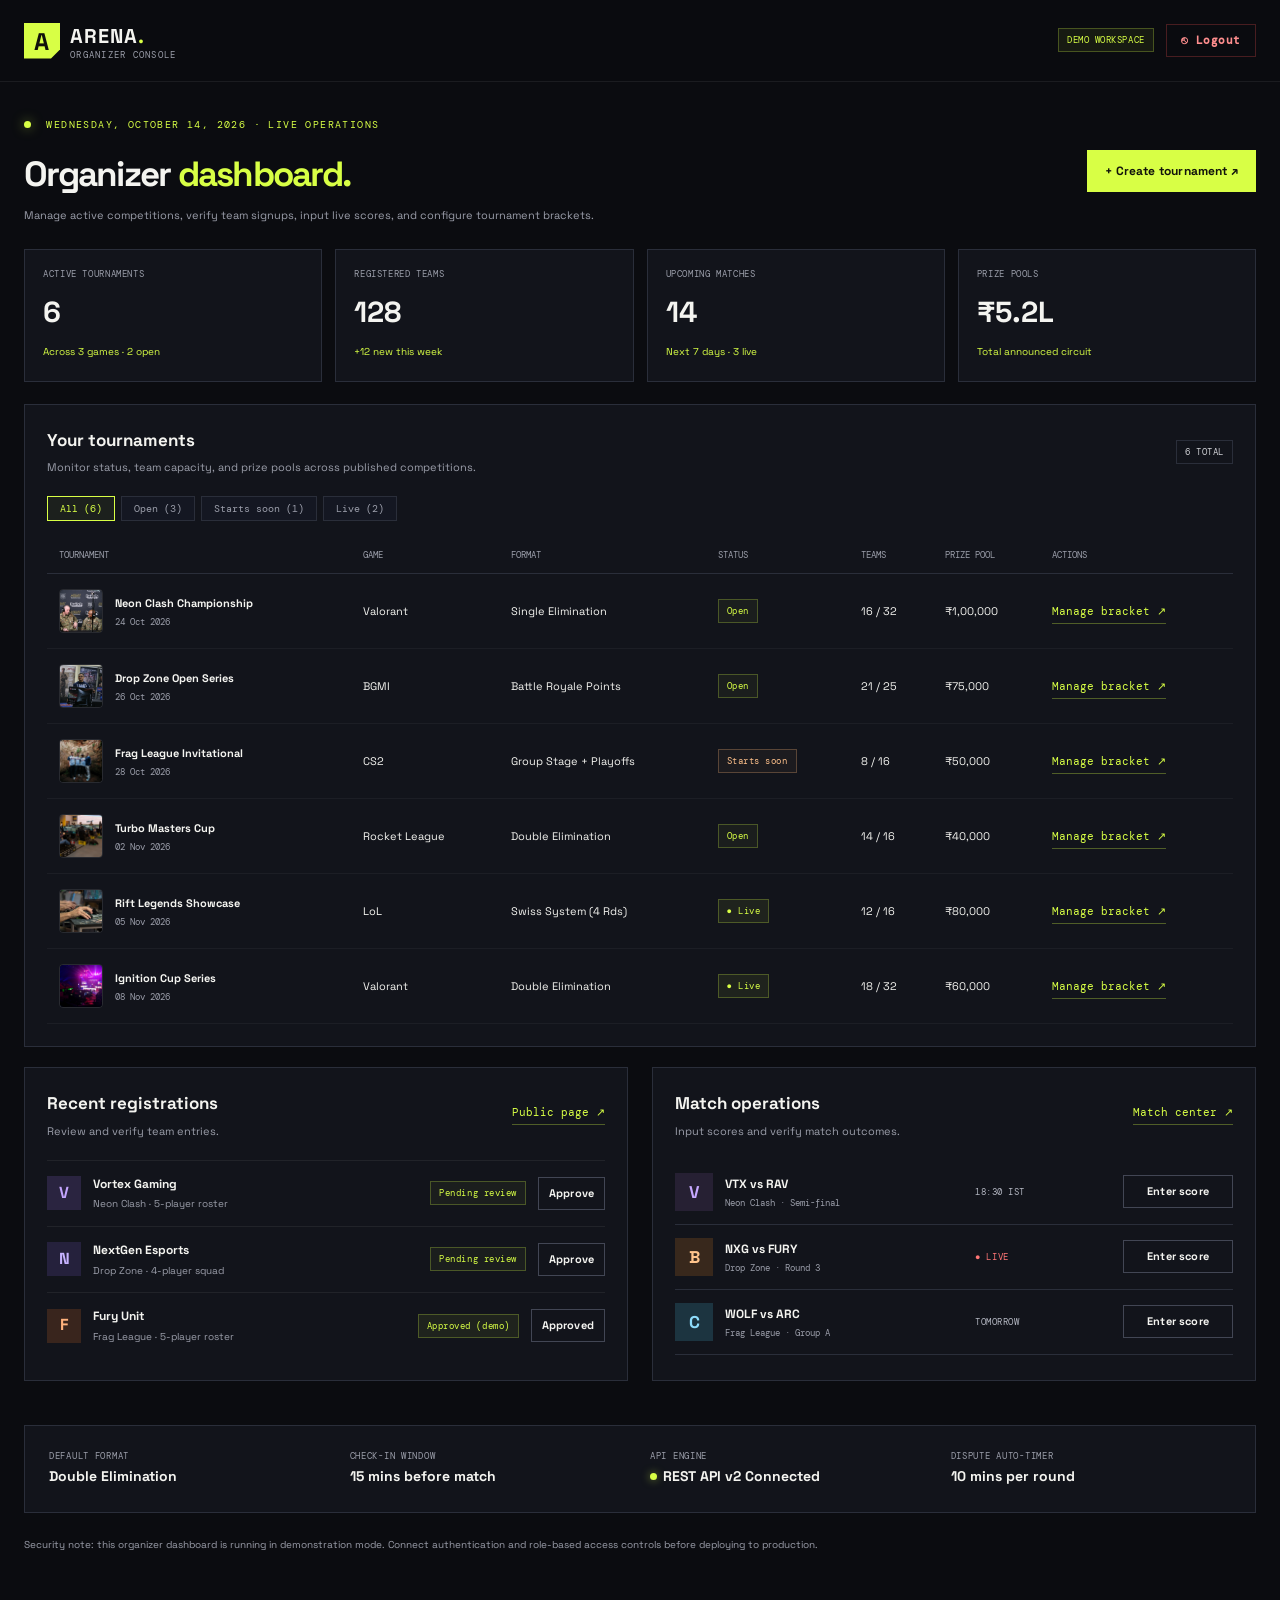
==== admin.html @ 40648675 "firstcommit" ====
<!doctype html>
<html lang="en">

<head>
    <meta charset="utf-8">
    <meta name="viewport" content="width=device-width,initial-scale=1">
    <title>Organizer Dashboard — ARENA</title>
    <link rel="stylesheet" href="assets/style.css">
</head>

<body>
    <!-- HEADER: BRAND LEFT, LOGOUT RIGHT -->
    <header class="site-header">
        <a class="brand" href="index.html">
            <span class="brand-mark">A</span>
            <span>ARENA<span class="brand-dot">.</span><small>ORGANIZER CONSOLE</small></span>
        </a>
        <div class="admin-header-actions">
            <span class="pill pill-live">DEMO WORKSPACE</span>
            <a class="admin-logout-btn" href="index.html">⎋ Logout</a>
        </div>
    </header>

    <!-- MAIN SINGLE-PAGE DASHBOARD CONTENT (NO SIDEBAR) -->
    <main class="admin-shell single-page">
        <div class="admin-content">
            <!-- HEADING & TOP ACTION -->
            <div class="admin-heading">
                <div>
                    <div class="eyebrow"><span class="live-dot"></span> WEDNESDAY, OCTOBER 14, 2026 · LIVE OPERATIONS</div>
                    <h1>Organizer <span>dashboard.</span></h1>
                    <p>Manage active competitions, verify team signups, input live scores, and configure tournament brackets.</p>
                </div>
                <button class="btn btn-primary" id="show-create-form">+ Create tournament ↗</button>
            </div>

            <!-- METRIC CARDS -->
            <div class="admin-metrics">
                <div class="metric-card">
                    <small>ACTIVE TOURNAMENTS</small>
                    <strong id="metric-tournaments">6</strong>
                    <span>Across 3 games · 2 open</span>
                </div>
                <div class="metric-card">
                    <small>REGISTERED TEAMS</small>
                    <strong>128</strong>
                    <span>+12 new this week</span>
                </div>
                <div class="metric-card">
                    <small>UPCOMING MATCHES</small>
                    <strong>14</strong>
                    <span>Next 7 days · 3 live</span>
                </div>
                <div class="metric-card">
                    <small>PRIZE POOLS</small>
                    <strong>₹5.2L</strong>
                    <span>Total announced circuit</span>
                </div>
            </div>

            <!-- COLLAPSIBLE CREATE TOURNAMENT FORM -->
            <section class="admin-panel create-panel" id="create-panel" hidden>
                <div class="panel-heading">
                    <div>
                        <h2>Create a tournament</h2>
                        <p>Launch a new competition directly into the active circuit table.</p>
                    </div>
                    <button class="btn btn-ghost" id="hide-create-form">Close ×</button>
                </div>
                <form id="create-tournament-form" class="admin-form">
                    <label>Tournament name
                        <input required name="name" placeholder="e.g. Midnight Masters Cup">
                    </label>
                    <label>Game discipline
                        <select name="game">
                            <option>Valorant</option>
                            <option>BGMI</option>
                            <option>CS2</option>
                            <option>Rocket League</option>
                            <option>League of Legends</option>
                        </select>
                    </label>
                    <label>Prize pool
                        <input required name="prize" placeholder="e.g. ₹50,000">
                    </label>
                    <label>Team capacity
                        <input required type="number" min="2" max="512" name="capacity" value="16">
                    </label>
                    <button class="btn btn-primary" type="submit">Add demo tournament ↗</button>
                </form>
                <p class="form-note">This is an interactive front-end demo. Changes are stored in-memory during this session.</p>
            </section>

            <!-- PUBLISHED TOURNAMENTS TABLE -->
            <section class="admin-panel" id="events">
                <div class="panel-heading">
                    <div>
                        <h2>Your tournaments</h2>
                        <p>Monitor status, team capacity, and prize pools across published competitions.</p>
                    </div>
                    <span class="pill">6 TOTAL</span>
                </div>

                <!-- Status Filter Buttons -->
                <div class="admin-table-filters">
                    <button class="admin-filter-btn active" data-admin-filter="all">All (6)</button>
                    <button class="admin-filter-btn" data-admin-filter="open">Open (3)</button>
                    <button class="admin-filter-btn" data-admin-filter="starts soon">Starts soon (1)</button>
                    <button class="admin-filter-btn" data-admin-filter="live">Live (2)</button>
                </div>

                <div class="admin-table-wrap">
                    <table>
                        <thead>
                            <tr>
                                <th>TOURNAMENT</th>
                                <th>GAME</th>
                                <th>FORMAT</th>
                                <th>STATUS</th>
                                <th>TEAMS</th>
                                <th>PRIZE POOL</th>
                                <th>ACTIONS</th>
                            </tr>
                        </thead>
                        <tbody id="admin-tournament-table">
                            <tr>
                                <td>
                                    <div class="admin-tourney-cell">
                                        <img class="admin-tourney-thumb" src="assets/images/05_2019_Road_to_TwithCon_Esports_tournament_Camp_Mabry_(32864489347).jpg" alt="Neon Clash">
                                        <div><strong>Neon Clash Championship</strong><small>24 Oct 2026</small></div>
                                    </div>
                                </td>
                                <td>Valorant</td>
                                <td>Single Elimination</td>
                                <td><span class="pill pill-open">Open</span></td>
                                <td>16 / 32</td>
                                <td>₹1,00,000</td>
                                <td><a class="text-link" href="tournament-detail.html">Manage bracket ↗</a></td>
                            </tr>
                            <tr>
                                <td>
                                    <div class="admin-tourney-cell">
                                        <img class="admin-tourney-thumb" src="assets/images/16_2019_Road_to_TwithCon_Esports_tournament_Camp_Mabry_(40841674983).jpg" alt="Drop Zone">
                                        <div><strong>Drop Zone Open Series</strong><small>26 Oct 2026</small></div>
                                    </div>
                                </td>
                                <td>BGMI</td>
                                <td>Battle Royale Points</td>
                                <td><span class="pill pill-open">Open</span></td>
                                <td>21 / 25</td>
                                <td>₹75,000</td>
                                <td><a class="text-link" href="tournament-detail.html">Manage bracket ↗</a></td>
                            </tr>
                            <tr>
                                <td>
                                    <div class="admin-tourney-cell">
                                        <img class="admin-tourney-thumb" src="assets/images/23_Coast_Guard_Gaming_Shines_in_First_International_Esports_Tournament_at_Ramstein_.jpg" alt="Frag League">
                                        <div><strong>Frag League Invitational</strong><small>28 Oct 2026</small></div>
                                    </div>
                                </td>
                                <td>CS2</td>
                                <td>Group Stage + Playoffs</td>
                                <td><span class="pill pill-soon">Starts soon</span></td>
                                <td>8 / 16</td>
                                <td>₹50,000</td>
                                <td><a class="text-link" href="tournament-detail.html">Manage bracket ↗</a></td>
                            </tr>
                            <tr>
                                <td>
                                    <div class="admin-tourney-cell">
                                        <img class="admin-tourney-thumb" src="assets/images/26_DTM_esports,_EMS_2024,_Essen_(P1031995).jpg" alt="Turbo Masters">
                                        <div><strong>Turbo Masters Cup</strong><small>02 Nov 2026</small></div>
                                    </div>
                                </td>
                                <td>Rocket League</td>
                                <td>Double Elimination</td>
                                <td><span class="pill pill-open">Open</span></td>
                                <td>14 / 16</td>
                                <td>₹40,000</td>
                                <td><a class="text-link" href="tournament-detail.html">Manage bracket ↗</a></td>
                            </tr>
                            <tr>
                                <td>
                                    <div class="admin-tourney-cell">
                                        <img class="admin-tourney-thumb" src="assets/images/34_Legends_are_born_during_esports_tournament_(4496043).jpg" alt="Rift Legends">
                                        <div><strong>Rift Legends Showcase</strong><small>05 Nov 2026</small></div>
                                    </div>
                                </td>
                                <td>LoL</td>
                                <td>Swiss System (4 Rds)</td>
                                <td><span class="pill pill-live">● Live</span></td>
                                <td>12 / 16</td>
                                <td>₹80,000</td>
                                <td><a class="text-link" href="tournament-detail.html">Manage bracket ↗</a></td>
                            </tr>
                            <tr>
                                <td>
                                    <div class="admin-tourney-cell">
                                        <img class="admin-tourney-thumb" src="assets/images/21_2019_SEA_Games_Esports_Tekken_7_THA_vs_PHI.jpg" alt="Ignition Cup">
                                        <div><strong>Ignition Cup Series</strong><small>08 Nov 2026</small></div>
                                    </div>
                                </td>
                                <td>Valorant</td>
                                <td>Double Elimination</td>
                                <td><span class="pill pill-live">● Live</span></td>
                                <td>18 / 32</td>
                                <td>₹60,000</td>
                                <td><a class="text-link" href="tournament-detail.html">Manage bracket ↗</a></td>
                            </tr>
                        </tbody>
                    </table>
                </div>
            </section>

            <!-- TWO-COLUMN OPERATIONS DESK -->
            <div class="admin-grid-two">
                <!-- COLUMN 1: RECENT REGISTRATIONS -->
                <section class="admin-panel" id="registrations">
                    <div class="panel-heading">
                        <div>
                            <h2>Recent registrations</h2>
                            <p>Review and verify team entries.</p>
                        </div>
                        <a class="text-link" href="tournaments.html">Public page ↗</a>
                    </div>
                    <div class="registration-row">
                        <span class="team-emblem">V</span>
                        <div>
                            <strong>Vortex Gaming</strong>
                            <small>Neon Clash · 5-player roster</small>
                        </div>
                        <span class="pill pill-open">Pending review</span>
                        <button class="btn btn-small btn-outline" data-approve>Approve</button>
                    </div>
                    <div class="registration-row">
                        <span class="team-emblem emblem-purple">N</span>
                        <div>
                            <strong>NextGen Esports</strong>
                            <small>Drop Zone · 4-player squad</small>
                        </div>
                        <span class="pill pill-open">Pending review</span>
                        <button class="btn btn-small btn-outline" data-approve>Approve</button>
                    </div>
                    <div class="registration-row">
                        <span class="team-emblem emblem-orange">F</span>
                        <div>
                            <strong>Fury Unit</strong>
                            <small>Frag League · 5-player roster</small>
                        </div>
                        <span class="pill pill-live">Approved (demo)</span>
                        <button class="btn btn-small btn-outline" disabled>Approved</button>
                    </div>
                </section>

                <!-- COLUMN 2: MATCH OPERATIONS -->
                <section class="admin-panel" id="fixtures">
                    <div class="panel-heading">
                        <div>
                            <h2>Match operations</h2>
                            <p>Input scores and verify match outcomes.</p>
                        </div>
                        <a class="text-link" href="matches.html">Match center ↗</a>
                    </div>
                    <div class="match-row compact">
                        <div class="match-game">
                            <span class="game-icon icon-v">V</span>
                            <div>
                                <strong>VTX vs RAV</strong>
                                <small>Neon Clash · Semi-final</small>
                            </div>
                        </div>
                        <span class="match-status status-upcoming">18:30 IST</span>
                        <button class="btn btn-small btn-outline" data-score>Enter score</button>
                    </div>
                    <div class="match-row compact">
                        <div class="match-game">
                            <span class="game-icon icon-b">B</span>
                            <div>
                                <strong>NXG vs FURY</strong>
                                <small>Drop Zone · Round 3</small>
                            </div>
                        </div>
                        <span class="match-status status-live">● LIVE</span>
                        <button class="btn btn-small btn-outline" data-score>Enter score</button>
                    </div>
                    <div class="match-row compact">
                        <div class="match-game">
                            <span class="game-icon icon-c">C</span>
                            <div>
                                <strong>WOLF vs ARC</strong>
                                <small>Frag League · Group A</small>
                            </div>
                        </div>
                        <span class="match-status status-upcoming">TOMORROW</span>
                        <button class="btn btn-small btn-outline" data-score>Enter score</button>
                    </div>
                </section>
            </div>

            <!-- WORKSPACE SETTINGS & STATUS STRIP -->
            <div class="workspace-status-card" id="settings">
                <div class="workspace-status-item">
                    <small>DEFAULT FORMAT</small>
                    <strong>Double Elimination</strong>
                </div>
                <div class="workspace-status-item">
                    <small>CHECK-IN WINDOW</small>
                    <strong>15 mins before match</strong>
                </div>
                <div class="workspace-status-item">
                    <small>API ENGINE</small>
                    <strong><span class="dot-green"></span> REST API v2 Connected</strong>
                </div>
                <div class="workspace-status-item">
                    <small>DISPUTE AUTO-TIMER</small>
                    <strong>10 mins per round</strong>
                </div>
            </div>

            <p class="form-note">Security note: this organizer dashboard is running in demonstration mode. Connect
                authentication and role-based access controls before deploying to production.</p>
        </div>
    </main>

    <script src="assets/app.js"></script>
</body>

</html>
---- assets/style.css ----
@import url('https://fonts.googleapis.com/css2?family=DM+Mono:wght@400;500&family=Space+Grotesk:wght@400;500;600;700&display=swap');
:root{--bg:#0b0c10;--panel:#12141b;--panel2:#171a23;--line:#2a2e3a;--text:#f4f4f0;--muted:#9b9eaa;--lime:#d8ff45;--violet:#9364ff;--orange:#ff7a45;--font:'Space Grotesk',Arial,sans-serif;--mono:'DM Mono',monospace}
*{box-sizing:border-box}html{scroll-behavior:smooth}body{margin:0;background:var(--bg);color:var(--text);font-family:var(--font);line-height:1.55}a{color:inherit;text-decoration:none}button,input,select{font:inherit}button{cursor:pointer}img{max-width:100%}[hidden]{display:none!important}.wrap{width:min(1160px,calc(100% - 48px));margin-inline:auto}.site-header{height:82px;padding:0 max(24px,calc((100% - 1320px)/2));display:flex;align-items:center;gap:42px;border-bottom:1px solid #ffffff12;background:#0b0c10f2;position:sticky;top:0;z-index:20;backdrop-filter:blur(16px)}.brand{display:flex;align-items:center;gap:10px;font-size:20px;font-weight:700;letter-spacing:.05em;white-space:nowrap}.brand-mark{width:36px;height:36px;display:grid;place-items:center;background:var(--lime);color:#10110b;font-size:24px;font-weight:700;clip-path:polygon(0 0,100% 0,100% 75%,75% 100%,0 100%)}.brand-dot{color:var(--lime)}.brand small{display:block;font:9px var(--mono);color:var(--muted);letter-spacing:.14em;margin-top:-3px}.nav{display:flex;gap:27px;align-items:center;margin-right:auto}.nav a{font-size:13px;color:#b9bbc4;transition:color .2s}.nav a:hover,.nav a.active{color:var(--lime)}.header-actions{display:flex;gap:10px;align-items:center}.btn{display:inline-flex;align-items:center;justify-content:center;gap:14px;padding:11px 17px;border:1px solid transparent;font-size:12px;font-weight:700;letter-spacing:.015em;transition:transform .2s,background .2s,border .2s;white-space:nowrap}.btn:hover{transform:translateY(-2px)}.btn-primary{background:var(--lime);color:#11130b}.btn-primary:hover{background:#e6ff7c}.btn-ghost{border-color:var(--line);color:var(--text);background:transparent}.btn-outline{border-color:#424654;color:var(--text);background:transparent}.btn-outline:hover,.btn-ghost:hover{border-color:var(--lime);color:var(--lime)}.btn-large{padding:15px 21px}.btn-small{padding:7px 10px;font-size:11px}.full{width:100%}.menu-toggle{display:none;background:none;border:0;color:white;font-size:24px}.hero{min-height:625px;display:grid;grid-template-columns:1fr .95fr;align-items:center;gap:32px;padding:72px max(24px,calc((100% - 1160px)/2)) 58px;overflow:hidden}.hero-copy{position:relative;z-index:2}.eyebrow{font:10px var(--mono);letter-spacing:.14em;color:var(--lime);margin-bottom:16px}.live-dot{display:inline-block;width:7px;height:7px;background:var(--lime);border-radius:50%;margin-right:8px;box-shadow:0 0 12px #d8ff4580}.hero h1,.page-hero h1,.detail-inner h1,.auth-visual h1{font-size:clamp(48px,6.2vw,86px);line-height:.94;letter-spacing:-.07em;margin:0 0 25px;font-weight:700}.hero h1 span,.page-hero h1 span,.detail-inner h1 span,.auth-visual h1 span{color:var(--lime)}.hero-copy>p,.page-hero>p{color:var(--muted);max-width:500px;font-size:15px;line-height:1.8}.hero-actions{display:flex;gap:12px;flex-wrap:wrap;margin-top:28px}.hero-stats{display:flex;gap:32px;margin-top:52px}.hero-stats div{display:flex;flex-direction:column;gap:3px}.hero-stats strong{font-size:25px;letter-spacing:-.04em}.hero-stats span{font-size:10px;color:var(--muted)}.hero-art{height:475px;position:relative;isolation:isolate;background:radial-gradient(ellipse at 58% 44%,#5a32a5 0,#23153f 28%,#13111f 52%,#0b0c10 72%);overflow:hidden;border:1px solid #ffffff12}.art-grid{position:absolute;inset:0;background-image:linear-gradient(#ffffff0b 1px,transparent 1px),linear-gradient(90deg,#ffffff0b 1px,transparent 1px);background-size:32px 32px;transform:perspective(400px) rotateX(12deg) scale(1.2);mask-image:linear-gradient(to bottom,black,transparent 92%)}.orb{position:absolute;border-radius:50%;filter:blur(1px)}.orb-one{width:270px;height:270px;background:linear-gradient(135deg,#d8ff45,#4b8b4e 48%,#8d4dff);top:75px;left:28%;opacity:.9;box-shadow:0 0 80px #7c45ff60}.orb-two{width:170px;height:170px;background:linear-gradient(135deg,#a66bff,#29205e);top:190px;left:5%;opacity:.6}.hero-game-label{position:absolute;top:22px;left:22px;display:flex;gap:10px;align-items:center;font:10px var(--mono);color:#c7c3d8}.label-line{height:1px;width:24px;background:var(--lime)}.hero-card{position:absolute;right:26px;bottom:26px;width:245px;padding:22px;background:#0c0d12e8;border:1px solid #ffffff27;box-shadow:0 20px 60px #0007;backdrop-filter:blur(15px);transform:rotate(-2deg)}.pill{display:inline-flex;align-items:center;border:1px solid var(--line);padding:5px 8px;font:9px var(--mono);letter-spacing:.06em;color:#d0d1d6;white-space:nowrap}.pill-live{border-color:#d8ff4540;color:var(--lime);background:#d8ff4510}.pill-open{color:var(--lime);border-color:#d8ff4540;background:#d8ff450b}.pill-soon{color:#ffc18b;border-color:#ffb77944;background:#ffb7790b}.hero-card h3{font-size:41px;line-height:.85;letter-spacing:-.06em;margin:18px 0 8px}.hero-card p{font:10px var(--mono);color:#b2b1c0}.hero-card-bottom{border-top:1px solid #ffffff1c;margin-top:20px;padding-top:15px;display:flex;flex-direction:column;gap:3px}.hero-card-bottom span{font:9px var(--mono);color:var(--muted)}.hero-card-bottom strong{font-size:20px}.hero-card>a{display:block;margin-top:17px;font:10px var(--mono);color:var(--lime)}.art-caption{position:absolute;left:20px;bottom:20px;font:11px var(--mono);letter-spacing:.13em;line-height:1.6;color:#e4e1f5}.ticker{overflow:hidden;border-block:1px solid #ffffff12;background:#101219;padding:15px 0;white-space:nowrap}.ticker div{font:11px var(--mono);letter-spacing:.12em;color:#b7b9c1;word-spacing:16px}.ticker b{color:var(--lime);padding:0 12px}.section{padding-top:82px;padding-bottom:82px}.section-alt{background:#101219;border-block:1px solid #ffffff0b}.section-alt>.wrap{padding-top:75px;padding-bottom:75px}.section-heading{display:flex;justify-content:space-between;align-items:end;gap:20px;margin-bottom:28px}.section-heading h2,.detail-layout h2{font-size:clamp(30px,4vw,44px);line-height:1.05;letter-spacing:-.055em;margin:0}.section-heading h2 span,.detail-layout h2 span,.side-panel h3 span,.cta h2 span,.auth-panel h2 span{color:var(--lime)}.text-link{font:11px var(--mono);color:var(--lime);border-bottom:1px solid #d8ff4550;padding-bottom:5px}.card-grid{display:grid;grid-template-columns:repeat(3,minmax(0,1fr));gap:18px}.event-card{background:var(--panel);border:1px solid #ffffff14;min-width:0;transition:transform .25s,border-color .25s}.event-card:hover{transform:translateY(-5px);border-color:#d8ff4560}.event-top{display:flex;justify-content:space-between;align-items:center;gap:6px;padding:15px 15px 0}.game-tag{font:10px var(--mono);letter-spacing:.08em;color:#e4e5ec}.event-art{height:175px;position:relative;overflow:hidden;display:flex;align-items:center;justify-content:center;background:radial-gradient(circle at 72% 40%,#9b67ff,#2d1e53 40%,#14141b 75%)}.event-bgmi .event-art{background:radial-gradient(circle at 72% 40%,#e6a04b,#593a26 42%,#17141a 78%)}.event-cs .event-art{background:radial-gradient(circle at 72% 40%,#4c96b7,#1c3849 42%,#14141b 78%)}.event-art:before{content:"";position:absolute;width:190px;height:190px;border:1px solid #ffffff25;border-radius:50%;box-shadow:0 0 0 24px #ffffff08,0 0 0 50px #ffffff05}.event-art:after{content:"";position:absolute;inset:0;background:linear-gradient(115deg,transparent 35%,#ffffff0c 35.5%,transparent 36%),linear-gradient(0deg,#090a0fc7,transparent 60%)}.event-number{position:absolute;top:14px;left:16px;font:11px var(--mono);color:#ffffffa0;z-index:1}.event-word{position:relative;z-index:2;font-size:45px;line-height:.8;font-weight:700;letter-spacing:-.07em;text-align:center;text-shadow:0 4px 22px #0007;transform:skew(-7deg)}.event-info{padding:20px}.event-info h3{font-size:17px;margin:0 0 4px;letter-spacing:-.03em}.event-info>p{font-size:11px;color:var(--muted);margin:0 0 19px}.event-meta{display:flex;justify-content:space-between;border-top:1px solid #ffffff14;padding:14px 0 18px}.event-meta div{display:flex;flex-direction:column;gap:3px}.event-meta small,.detail-stats small,.info-box small{font:9px var(--mono);color:var(--muted);letter-spacing:.08em}.event-meta strong{font-size:16px}.event-info .btn{font-size:11px}.match-list{border-top:1px solid var(--line)}.match-row{display:grid;grid-template-columns:minmax(210px,1.3fr) minmax(170px,.8fr) 120px 28px;align-items:center;gap:18px;padding:19px 15px;border-bottom:1px solid var(--line);background:transparent;transition:background .2s}.match-row:hover{background:#ffffff05}.match-game{display:flex;align-items:center;gap:12px;min-width:0}.game-icon{width:38px;height:38px;display:grid;place-items:center;font-size:17px;font-weight:700;background:#262033;color:#c6a8ff}.icon-b{background:#38281c;color:#ffc48c}.icon-c{background:#1c3440;color:#8edbfa}.match-game strong{display:block;font-size:12px}.match-game small{display:block;color:var(--muted);font:9px var(--mono);margin-top:4px}.versus{display:flex;align-items:center;justify-content:center;gap:12px;font:12px var(--mono)}.versus span{font-size:9px;color:var(--muted)}.versus em{font-style:normal;color:var(--lime);margin-left:3px}.match-status{font:9px var(--mono);letter-spacing:.06em;justify-self:start}.status-upcoming{color:#b4b7c2}.status-live{color:#ff7676}.status-done{color:var(--lime)}.arrow-link{color:var(--lime);font-size:17px}.leaderboard{border:1px solid var(--line)}.leader-head,.leader-row{display:grid;grid-template-columns:2fr .7fr .7fr .6fr;align-items:center;gap:20px;padding:16px 20px}.leader-head{background:#151720;font:9px var(--mono);letter-spacing:.09em;color:var(--muted)}.leader-row{border-top:1px solid var(--line);font-size:12px}.leader-row>strong{text-align:right}.rank-team{display:flex;align-items:center;gap:14px}.rank{font:12px var(--mono);color:var(--muted)}.rank-gold{color:var(--lime)}.team-emblem{width:34px;height:34px;display:grid;place-items:center;background:#2a2440;color:#c4a5ff;font-weight:700}.emblem-purple{background:#25213c;color:#c6b2ff}.emblem-orange{background:#39251d;color:#ffb27d}.rank-team strong{display:flex;flex-direction:column;gap:2px}.rank-team small{font:9px var(--mono);color:var(--muted)}.winrate{color:var(--lime)}.cta{position:relative;display:flex;align-items:center;justify-content:space-between;gap:30px;padding:48px;margin-bottom:85px;border:1px solid #d8ff4530;background:linear-gradient(110deg,#171b17,#15151b 60%,#21183a);overflow:hidden}.cta h2{font-size:clamp(34px,4vw,52px);line-height:.98;letter-spacing:-.06em;margin:0 0 15px}.cta p{font-size:12px;color:var(--muted);max-width:430px}.cta .btn{position:relative;z-index:2}.cta-shape{position:absolute;width:240px;height:240px;border:1px solid #d8ff452b;transform:rotate(45deg);right:18%;top:-140px;box-shadow:0 0 0 35px #d8ff4507,0 0 0 70px #d8ff4504}.footer{padding:36px max(24px,calc((100% - 1160px)/2));border-top:1px solid #ffffff14;display:grid;grid-template-columns:1fr 1.2fr 1.4fr;align-items:center;gap:20px}.footer>p{font-size:10px;color:var(--muted)}.footer-links{display:flex;gap:18px;justify-content:flex-end;flex-wrap:wrap}.footer-links a,.footer>small{font:10px var(--mono);color:var(--muted)}.footer>small{grid-column:1/-1;border-top:1px solid #ffffff10;padding-top:17px}.page-hero{padding-top:86px;padding-bottom:30px}.page-hero h1{font-size:clamp(45px,6vw,72px);margin-bottom:15px}.page-hero>p{margin-top:0}.filter-bar{display:flex;gap:12px;margin-bottom:28px}.search-box{display:flex;align-items:center;gap:10px;flex:1;max-width:560px;border:1px solid var(--line);padding:0 14px;color:var(--muted);background:var(--panel)}.search-box input{width:100%;min-width:0;border:0;outline:0;background:transparent;color:var(--text);padding:13px 0;font-size:12px}.filter-bar select{border:1px solid var(--line);background:var(--panel);color:var(--text);padding:0 30px 0 12px;font-size:12px;min-width:145px}.empty-state{padding:45px;text-align:center;color:var(--muted);border:1px dashed var(--line)}.modal-backdrop{position:fixed;inset:0;background:#000b;z-index:50;display:grid;place-items:center;padding:20px}.modal{width:min(440px,100%);background:var(--panel);border:1px solid #ffffff25;padding:30px;position:relative;box-shadow:0 20px 80px #0009}.modal h2{font-size:35px;line-height:1.05;margin:0 0 8px;letter-spacing:-.05em}.modal h2 span{color:var(--lime)}.modal>p{font-size:12px;color:var(--muted)}.modal-close{position:absolute;right:15px;top:12px;border:0;background:transparent;color:var(--muted);font-size:27px}.modal form,.auth-panel form{display:grid;gap:16px;margin-top:22px}.modal label,.auth-panel label,.admin-form label{display:grid;gap:7px;font-size:11px;color:#c9cad2}.modal input,.auth-panel input,.admin-form input,.admin-form select{width:100%;padding:12px;background:#0c0d12;border:1px solid var(--line);color:var(--text);outline:none}.modal input:focus,.auth-panel input:focus,.admin-form input:focus{border-color:var(--lime)}.form-note{font-size:10px;color:var(--muted);display:block;margin-top:12px}.success-message{color:var(--lime);font-size:13px;padding:15px;background:#d8ff4510;border:1px solid #d8ff4530}.modal-open{overflow:hidden}.tab-bar{display:flex;gap:5px;border-bottom:1px solid var(--line);margin-bottom:25px}.tab{padding:13px 18px;border:0;border-bottom:2px solid transparent;background:transparent;color:var(--muted);font-size:12px}.tab.active{border-bottom-color:var(--lime);color:var(--lime)}.match-list-large .match-row{padding:24px 20px}.team-grid{display:grid;grid-template-columns:repeat(3,minmax(0,1fr));gap:18px}.team-card{position:relative;border:1px solid var(--line);background:var(--panel);padding:0 22px 22px;overflow:hidden}.team-card-banner{height:95px;margin:0 -22px 0;background:linear-gradient(130deg,#6d43bd,#21172f)}.banner-lime{background:linear-gradient(130deg,#91a930,#27301a)}.banner-orange{background:linear-gradient(130deg,#bd6338,#30201a)}.banner-blue{background:linear-gradient(130deg,#3c7ea6,#192433)}.banner-gray{background:linear-gradient(130deg,#73758b,#252632)}.banner-pink{background:linear-gradient(130deg,#b94e87,#352036)}.team-logo{width:58px;height:58px;display:grid;place-items:center;font-size:31px;font-weight:700;background:#2a2440;color:#d2bfff;border:4px solid var(--panel);margin-top:-31px;position:relative}.logo-lime{background:#303d1c;color:var(--lime)}.logo-orange{background:#452a1d;color:#ffb27d}.logo-blue{background:#1d3547;color:#92d9ff}.logo-gray{background:#2d2f3a;color:#d3d5e2}.logo-pink{background:#43243a;color:#ff9acb}.team-card>.pill{position:absolute;right:18px;top:110px}.team-card h3{margin:15px 0 2px;font-size:19px}.team-card>p{margin:0;font:10px var(--mono);color:var(--muted)}.team-stats{display:grid;grid-template-columns:repeat(3,1fr);gap:8px;margin:23px 0;border-block:1px solid var(--line);padding:15px 0}.team-stats div{display:flex;flex-direction:column;gap:3px}.team-stats strong{font-size:17px}.team-stats small{font:8px var(--mono);color:var(--muted)}.media-grid{display:grid;grid-template-columns:repeat(3,minmax(0,1fr));gap:16px}.media-card{height:300px;position:relative;overflow:hidden;background-size:cover;background-position:center;border:1px solid #ffffff15;isolation:isolate}.media-card:before{content:"";position:absolute;inset:0;background:linear-gradient(0deg,#08090ef2,transparent 75%);z-index:-0;transition:background .2s}.media-card:hover{outline:1px solid var(--lime)}.media-one{background-image:url('https://images.unsplash.com/photo-1542751371-adc38448a05e?auto=format&fit=crop&w=900&q=80')}.media-two{background-image:url('https://images.unsplash.com/photo-1560253023-3ec5d502959f?auto=format&fit=crop&w=900&q=80')}.media-three{background-image:url('https://images.unsplash.com/photo-1521737711867-e3b97375f902?auto=format&fit=crop&w=900&q=80')}.media-four{background-image:url('https://images.unsplash.com/photo-1511512578047-dfb367046420?auto=format&fit=crop&w=900&q=80')}.media-five{background-image:url('https://images.unsplash.com/photo-1519389950473-47ba0277781c?auto=format&fit=crop&w=900&q=80')}.media-six{background-image:url('https://images.unsplash.com/photo-1493711662062-fa541adb3fc8?auto=format&fit=crop&w=900&q=80')}.media-overlay{position:absolute;bottom:0;left:0;right:0;padding:22px;z-index:1}.media-type{font:9px var(--mono);letter-spacing:.1em;color:var(--lime)}.media-overlay h3{font-size:25px;line-height:1.05;letter-spacing:-.04em;margin:10px 0}.media-overlay small{font:9px var(--mono);color:#c0c2cb}.play-icon{position:absolute;top:18px;right:18px;z-index:2;border:1px solid #ffffff90;width:43px;height:43px;display:grid;place-items:center;border-radius:50%;padding-left:3px;background:#0005}.detail-hero{padding:70px 0 65px;position:relative;overflow:hidden;background:radial-gradient(ellipse at 75% 20%,#513282 0,#1a1427 34%,#0b0c10 72%)}.detail-inner{position:relative;z-index:1}.detail-inner h1{font-size:clamp(58px,9vw,110px);margin:17px 0}.detail-inner>p{color:#bcb9c8;font-size:13px}.detail-stats{display:flex;gap:45px;flex-wrap:wrap;margin:35px 0}.detail-stats div{display:flex;flex-direction:column;gap:5px}.detail-stats strong{font-size:19px}.detail-layout{display:grid;grid-template-columns:minmax(0,1.6fr) minmax(250px,.8fr);gap:45px}.body-copy{font-size:13px;color:var(--muted);line-height:1.9;max-width:680px}.subheading{font-size:16px;margin:32px 0 15px}.info-grid{display:grid;grid-template-columns:1fr 1fr;gap:10px}.info-box{padding:16px;background:var(--panel);border:1px solid var(--line);display:flex;flex-direction:column;gap:5px}.info-box strong{font-size:12px}.schedule-list{border-top:1px solid var(--line)}.schedule-list>div{display:grid;grid-template-columns:75px 1fr auto;align-items:center;gap:12px;padding:14px 0;border-bottom:1px solid var(--line)}.schedule-list span{font:10px var(--mono);color:var(--lime)}.schedule-list strong{font-size:12px}.schedule-list small{font:10px var(--mono);color:var(--muted)}.side-panel{align-self:start;padding:25px;background:var(--panel);border:1px solid var(--line)}.side-panel h3{font-size:23px;line-height:1.1;margin:0 0 24px}.prize-row{display:flex;justify-content:space-between;gap:12px;padding:12px 0;border-bottom:1px solid var(--line);font-size:12px}.prize-row strong{color:var(--lime)}.side-panel hr{border:0;border-top:1px solid var(--line);margin:25px 0}.top-gap{margin-top:70px}.bracket-scroll{overflow-x:auto;padding:15px 0}.bracket{display:flex;gap:50px;min-width:760px}.bracket-round{flex:1}.bracket-round h4{font:10px var(--mono);letter-spacing:.1em;color:var(--muted);margin-bottom:18px}.bracket-match{border:1px solid var(--line);margin-bottom:25px;background:var(--panel);position:relative}.bracket-match:after{content:"";position:absolute;right:-26px;top:50%;width:25px;border-top:1px solid #555968}.bracket-match div{display:flex;justify-content:space-between;padding:10px 12px;font-size:11px}.bracket-match div+div{border-top:1px solid var(--line)}.bracket-match b{font-family:var(--mono);color:var(--lime)}.final-match{margin-top:45px}.auth-body{min-height:100vh}.auth-body .site-header{justify-content:space-between}.auth-wrap{min-height:calc(100vh - 150px);width:min(1050px,calc(100% - 48px));margin:35px auto;display:grid;grid-template-columns:1fr 1fr;border:1px solid var(--line);background:var(--panel)}.auth-visual{padding:55px;position:relative;overflow:hidden;background:radial-gradient(ellipse at 80% 30%,#5c3996,#211632 42%,#12131a 80%)}.auth-visual h1{font-size:70px}.auth-visual p{font-size:13px;color:#c2bdce;max-width:280px}.auth-symbol{position:absolute;right:10px;bottom:-95px;font-size:300px;font-weight:700;letter-spacing:-.12em;color:#ffffff0a}.auth-symbol span{color:#d8ff4525}.auth-panel{padding:55px;align-self:center}.auth-panel h2{font-size:37px;line-height:1.05;letter-spacing:-.05em;margin:0 0 10px}.auth-panel>p{font-size:12px;color:var(--muted)}.auth-divider{display:flex;align-items:center;gap:12px;margin:18px 0;color:var(--muted);font:10px var(--mono)}.auth-divider:before,.auth-divider:after{content:"";height:1px;background:var(--line);flex:1}.auth-panel>.text-link{display:inline-block;margin-top:22px}.footer-simple{display:flex;justify-content:center}.admin-shell{display:grid;grid-template-columns:220px minmax(0,1fr);min-height:calc(100vh - 82px)}.admin-sidebar{padding:30px 18px;border-right:1px solid var(--line);background:#101118}.admin-sidebar .eyebrow{padding:0 12px}.admin-link{display:block;padding:12px;font-size:12px;color:var(--muted);border-left:2px solid transparent;margin-bottom:4px}.admin-link.active,.admin-link:hover{background:#d8ff450b;border-left-color:var(--lime);color:var(--lime)}.admin-side-note{margin:45px 10px 0;padding:14px;border:1px solid var(--line);font-size:11px}.admin-side-note small{color:var(--muted)}.admin-content{padding:35px;max-width:1250px;width:100%;margin:0 auto}.admin-heading{display:flex;align-items:center;justify-content:space-between;gap:20px;margin-bottom:25px}.admin-heading h1{font-size:35px;letter-spacing:-.05em;margin:0}.admin-heading h1 span{color:var(--lime)}.admin-heading p,.panel-heading p{font-size:11px;color:var(--muted);margin:6px 0 0}.admin-metrics{display:grid;grid-template-columns:repeat(4,1fr);gap:13px;margin-bottom:22px}.metric-card{background:var(--panel);border:1px solid var(--line);padding:18px}.metric-card small{display:block;font:9px var(--mono);color:var(--muted);letter-spacing:.07em}.metric-card strong{display:block;font-size:29px;margin:10px 0 3px}.metric-card span{font-size:10px;color:var(--lime)}.admin-panel{border:1px solid var(--line);background:var(--panel);margin-bottom:20px;padding:22px}.panel-heading{display:flex;justify-content:space-between;align-items:center;gap:15px;margin-bottom:20px}.panel-heading h2{font-size:17px;margin:0}.admin-table-wrap{overflow-x:auto}table{width:100%;border-collapse:collapse;text-align:left;white-space:nowrap}th{font:9px var(--mono);color:var(--muted);font-weight:400;padding:12px;border-bottom:1px solid var(--line)}td{font-size:11px;padding:15px 12px;border-bottom:1px solid #ffffff0b}td strong,td small{display:block}td small{font:9px var(--mono);color:var(--muted);margin-top:4px}.registration-row{display:flex;align-items:center;gap:12px;padding:14px 0;border-top:1px solid #ffffff10}.registration-row>div{flex:1}.registration-row strong,.registration-row small{display:block}.registration-row strong{font-size:12px}.registration-row small{font-size:10px;color:var(--muted);margin-top:3px}.compact{grid-template-columns:1fr 130px 110px;padding:13px 0}.admin-form{display:grid;grid-template-columns:repeat(2,minmax(0,1fr));gap:16px}.admin-form button{align-self:end;min-height:42px}.admin-form label{min-width:0}.create-panel{scroll-margin-top:100px}.auth-panel .btn,.modal .btn{min-height:43px}
@media(max-width:1050px){.site-header{gap:20px}.nav{gap:15px}.header-actions .btn{padding:10px}.hero{grid-template-columns:1fr .8fr}.hero-art{height:430px}.hero-card{right:12px;bottom:18px}.card-grid,.team-grid,.media-grid{gap:12px}.event-top{flex-wrap:wrap}.event-word{font-size:37px}.footer{grid-template-columns:1fr 1fr}.footer-links{grid-column:1/-1;justify-content:flex-start}.admin-metrics{grid-template-columns:repeat(2,1fr)}}
@media(max-width:760px){.wrap{width:calc(100% - 32px)}.site-header{height:70px;padding:0 16px;gap:14px}.brand{font-size:18px}.menu-toggle{display:block;margin-left:auto}.nav{display:none;position:absolute;left:0;right:0;top:69px;background:#101118;border-bottom:1px solid var(--line);padding:18px 22px;flex-direction:column;align-items:flex-start;gap:18px}.nav.nav-open{display:flex}.header-actions{display:none}.hero{grid-template-columns:1fr;padding:60px 16px 35px;gap:36px}.hero h1{font-size:clamp(53px,13vw,76px)}.hero-art{height:400px}.hero-stats{gap:20px;margin-top:38px}.hero-stats strong{font-size:21px}.hero-stats span{font-size:9px}.section{padding-top:58px;padding-bottom:58px}.section-alt>.wrap{padding-top:55px;padding-bottom:55px}.section-heading{align-items:start}.section-heading h2{font-size:31px}.card-grid,.team-grid,.media-grid{grid-template-columns:1fr}.event-art{height:195px}.event-word{font-size:48px}.match-row{grid-template-columns:minmax(0,1fr) auto;gap:12px;padding:16px 4px}.match-game{grid-column:1}.versus{grid-column:1;justify-content:flex-start;padding-left:50px}.match-status{grid-column:2;grid-row:1;justify-self:end}.arrow-link{grid-column:2;grid-row:2;justify-self:end}.leader-head,.leader-row{grid-template-columns:1.8fr .5fr .6fr;gap:10px;padding:13px 10px}.leader-head span:nth-child(3),.leader-row>span:nth-child(3){display:none}.leader-row{font-size:10px}.rank-team{gap:8px}.team-emblem{width:28px;height:28px}.rank-team strong{font-size:10px}.cta{padding:28px 22px;display:block;margin-bottom:55px}.cta .btn{margin-top:18px}.footer{padding:30px 16px;grid-template-columns:1fr;gap:12px}.footer-links{grid-column:auto;justify-content:flex-start}.footer>small{grid-column:auto}.page-hero{padding-top:62px}.page-hero h1{font-size:clamp(43px,11vw,64px)}.filter-bar{flex-wrap:wrap}.search-box{flex-basis:100%;max-width:none;min-height:45px}.filter-bar select{flex:1;min-height:42px;min-width:0}.detail-hero{padding:55px 0}.detail-stats{gap:22px}.detail-stats div{min-width:40%}.detail-layout{grid-template-columns:1fr;gap:30px}.schedule-list>div{grid-template-columns:60px 1fr auto;gap:8px}.side-panel{order:-1}.auth-wrap{grid-template-columns:1fr;width:calc(100% - 32px);margin:20px auto}.auth-visual{padding:35px;min-height:250px}.auth-visual h1{font-size:53px}.auth-symbol{font-size:190px;bottom:-65px}.auth-panel{padding:30px}.admin-shell{grid-template-columns:1fr}.admin-sidebar{border-right:0;border-bottom:1px solid var(--line);padding:12px;display:flex;gap:5px;overflow-x:auto;align-items:center}.admin-sidebar .eyebrow,.admin-side-note{display:none}.admin-link{white-space:nowrap;margin:0;padding:10px;font-size:10px}.admin-content{padding:22px 14px}.admin-heading{align-items:flex-start;flex-direction:column}.admin-heading h1{font-size:29px}.admin-metrics{gap:8px}.metric-card{padding:13px}.metric-card strong{font-size:24px}.admin-panel{padding:15px}.registration-row{flex-wrap:wrap}.registration-row>div{min-width:calc(100% - 60px)}.compact{grid-template-columns:1fr auto}.compact .btn{grid-column:2}.admin-form{grid-template-columns:1fr}.panel-heading{align-items:flex-start}.detail-inner h1{font-size:60px}}
@media(min-width:761px) and (max-width:900px){.nav{gap:11px}.nav a{font-size:11px}.site-header{padding:0 18px}.header-actions .btn-ghost{display:none}.hero{padding-left:24px;padding-right:24px}.card-grid{grid-template-columns:repeat(2,minmax(0,1fr))}.event-card:last-child{display:none}.team-grid,.media-grid{grid-template-columns:repeat(2,minmax(0,1fr))}}


/* ========================================================
   TOORNAMENT-STYLE NEW SECTIONS & ALIGNMENTS
   ======================================================== */

.section-heading.centered {
  text-align: center;
  display: flex;
  flex-direction: column;
  align-items: center;
  gap: 12px;
  max-width: 780px;
  margin-inline: auto;
  margin-bottom: 45px;
}
.section-heading.centered p {
  color: var(--muted);
  font-size: 14px;
  max-width: 620px;
  margin: 0 auto;
  line-height: 1.7;
}

.stats-strip {
  display: grid;
  grid-template-columns: repeat(4, 1fr);
  gap: 20px;
  padding: 30px 40px;
  background: var(--panel);
  border: 1px solid var(--line);
  margin-top: 45px;
}
.stats-strip-item {
  display: flex;
  flex-direction: column;
  gap: 6px;
  border-right: 1px solid #ffffff12;
  padding-right: 20px;
}
.stats-strip-item:last-child {
  border-right: none;
  padding-right: 0;
}
.stats-strip-item strong {
  font-size: clamp(28px, 3.2vw, 42px);
  color: var(--text);
  letter-spacing: -0.04em;
  font-weight: 700;
  line-height: 1;
}
.stats-strip-item strong span {
  color: var(--lime);
}
.stats-strip-item span {
  font-size: 11px;
  color: var(--muted);
  font-family: var(--mono);
  letter-spacing: 0.05em;
  text-transform: uppercase;
}

.partners-bar {
  padding: 32px 0;
  border-block: 1px solid #ffffff10;
  background: #0e1017;
}
.partners-label {
  font: 10px var(--mono);
  letter-spacing: 0.16em;
  color: var(--muted);
  text-align: center;
  text-transform: uppercase;
  margin-bottom: 20px;
}
.partners-grid {
  display: flex;
  align-items: center;
  justify-content: center;
  gap: 36px;
  flex-wrap: wrap;
}
.partner-badge {
  display: inline-flex;
  align-items: center;
  gap: 8px;
  font: 12px var(--mono);
  letter-spacing: 0.08em;
  font-weight: 700;
  color: #7b8092;
  transition: color 0.2s, transform 0.2s;
  cursor: default;
}
.partner-badge:hover {
  color: var(--text);
  transform: translateY(-2px);
}
.partner-badge span.dot {
  width: 6px;
  height: 6px;
  border-radius: 50%;
  background: var(--line);
}

.pillars-grid {
  display: grid;
  grid-template-columns: repeat(3, minmax(0, 1fr));
  gap: 24px;
}
.pillar-card {
  background: var(--panel);
  border: 1px solid var(--line);
  padding: 34px 28px;
  display: flex;
  flex-direction: column;
  position: relative;
  transition: border-color 0.25s, transform 0.25s;
}
.pillar-card:hover {
  border-color: #d8ff4560;
  transform: translateY(-4px);
}
.pillar-card.featured {
  border-color: #d8ff4544;
  background: linear-gradient(180deg, #161b17 0%, var(--panel) 100%);
}
.pillar-badge-top {
  display: inline-flex;
  align-items: center;
  gap: 7px;
  font: 9px var(--mono);
  letter-spacing: 0.14em;
  color: var(--lime);
  background: #d8ff4512;
  border: 1px solid #d8ff4530;
  padding: 4px 9px;
  margin-bottom: 22px;
  align-self: flex-start;
}
.pillar-card h3 {
  font-size: 22px;
  letter-spacing: -0.04em;
  margin: 0 0 10px;
}
.pillar-card > p {
  font-size: 13px;
  color: var(--muted);
  line-height: 1.7;
  margin: 0 0 24px;
}
.pillar-features {
  list-style: none;
  padding: 0;
  margin: 0 0 28px;
  display: flex;
  flex-direction: column;
  gap: 12px;
  border-top: 1px solid #ffffff10;
  padding-top: 20px;
}
.pillar-features li {
  font-size: 12px;
  color: #c4c6d0;
  display: flex;
  align-items: flex-start;
  gap: 10px;
}
.pillar-features li span.check {
  color: var(--lime);
  font-weight: 700;
  font-size: 13px;
  line-height: 1;
}
.pillar-card .text-link {
  margin-top: auto;
  align-self: flex-start;
}

.filter-tabs {
  display: flex;
  gap: 8px;
  flex-wrap: wrap;
  margin-bottom: 24px;
}
.filter-pill {
  background: var(--panel);
  border: 1px solid var(--line);
  padding: 8px 16px;
  font: 11px var(--mono);
  color: var(--muted);
  cursor: pointer;
  transition: all 0.2s;
}
.filter-pill:hover,
.filter-pill.active {
  background: #d8ff4515;
  border-color: var(--lime);
  color: var(--lime);
}

.formats-grid {
  display: grid;
  grid-template-columns: repeat(4, minmax(0, 1fr));
  gap: 20px;
}
.format-card {
  background: var(--panel);
  border: 1px solid var(--line);
  padding: 24px 20px;
  display: flex;
  flex-direction: column;
  position: relative;
  transition: transform 0.2s, border-color 0.2s;
}
.format-card:hover {
  transform: translateY(-3px);
  border-color: #d8ff4540;
}
.format-icon {
  width: 40px;
  height: 40px;
  display: grid;
  place-items: center;
  background: #1b1e2a;
  color: var(--lime);
  font-size: 18px;
  margin-bottom: 16px;
  border: 1px solid #ffffff12;
}
.format-card h4 {
  font-size: 16px;
  margin: 0 0 8px;
  letter-spacing: -0.02em;
}
.format-card p {
  font-size: 12px;
  color: var(--muted);
  line-height: 1.6;
  margin: 0 0 16px;
}
.format-card .pill {
  align-self: flex-start;
  margin-top: auto;
}

.solutions-grid {
  display: grid;
  grid-template-columns: repeat(2, minmax(0, 1fr));
  gap: 24px;
}
.solution-card {
  background: var(--panel);
  border: 1px solid var(--line);
  padding: 32px 28px;
  display: flex;
  gap: 20px;
  align-items: flex-start;
  transition: border-color 0.2s;
}
.solution-card:hover {
  border-color: #d8ff4544;
}
.solution-icon-wrap {
  width: 48px;
  height: 48px;
  flex-shrink: 0;
  display: grid;
  place-items: center;
  background: #161822;
  border: 1px solid #ffffff18;
  color: var(--lime);
  font-size: 20px;
}
.solution-content h3 {
  font-size: 18px;
  margin: 0 0 8px;
  letter-spacing: -0.03em;
}
.solution-content p {
  font-size: 12px;
  color: var(--muted);
  line-height: 1.7;
  margin: 0 0 14px;
}
.solution-content .feature-tags {
  display: flex;
  gap: 6px;
  flex-wrap: wrap;
}
.solution-content .tag {
  font: 9px var(--mono);
  color: #adb0bd;
  background: #ffffff0a;
  padding: 3px 7px;
  border: 1px solid #ffffff10;
}

.cases-grid {
  display: grid;
  grid-template-columns: repeat(3, minmax(0, 1fr));
  gap: 22px;
}
.case-card {
  background: var(--panel);
  border: 1px solid var(--line);
  overflow: hidden;
  display: flex;
  flex-direction: column;
  transition: transform 0.25s, border-color 0.25s;
}
.case-card:hover {
  transform: translateY(-4px);
  border-color: #d8ff4550;
}
.case-visual {
  height: 150px;
  position: relative;
  display: flex;
  align-items: center;
  justify-content: center;
  background: radial-gradient(circle at 50% 50%, #35215c 0%, #161424 60%, #0d0e14 100%);
  padding: 20px;
  border-bottom: 1px solid #ffffff12;
}
.case-visual.case-track {
  background: radial-gradient(circle at 50% 50%, #462c1e 0%, #1a1714 60%, #0d0e14 100%);
}
.case-visual.case-frag {
  background: radial-gradient(circle at 50% 50%, #1e3b48 0%, #131d22 60%, #0d0e14 100%);
}
.case-stat-highlight {
  font-size: 38px;
  font-weight: 700;
  letter-spacing: -0.05em;
  color: var(--lime);
  text-shadow: 0 4px 20px #0009;
}
.case-stat-highlight small {
  display: block;
  font: 10px var(--mono);
  letter-spacing: 0.12em;
  color: #d2d4de;
  text-align: center;
}
.case-body {
  padding: 24px 20px;
  display: flex;
  flex-direction: column;
  flex: 1;
}
.case-body .game-tag {
  margin-bottom: 8px;
}
.case-body h3 {
  font-size: 18px;
  margin: 0 0 8px;
  letter-spacing: -0.03em;
}
.case-body p {
  font-size: 12px;
  color: var(--muted);
  line-height: 1.6;
  margin: 0 0 16px;
}
.case-body a.text-link {
  margin-top: auto;
  align-self: flex-start;
}

.pricing-grid {
  display: grid;
  grid-template-columns: repeat(3, minmax(0, 1fr));
  gap: 24px;
}
.pricing-card {
  background: var(--panel);
  border: 1px solid var(--line);
  padding: 36px 28px;
  display: flex;
  flex-direction: column;
  position: relative;
  transition: transform 0.25s, border-color 0.25s;
}
.pricing-card:hover {
  transform: translateY(-4px);
  border-color: #d8ff4560;
}
.pricing-card.featured {
  border-color: var(--lime);
  box-shadow: 0 10px 40px #d8ff4515;
}
.pricing-ribbon {
  position: absolute;
  top: 14px;
  right: 18px;
}
.pricing-plan {
  font: 10px var(--mono);
  letter-spacing: 0.14em;
  color: var(--lime);
  text-transform: uppercase;
  margin-bottom: 12px;
}
.pricing-price {
  font-size: 40px;
  font-weight: 700;
  letter-spacing: -0.05em;
  margin-bottom: 6px;
}
.pricing-price small {
  font-size: 13px;
  font-family: var(--mono);
  font-weight: 400;
  color: var(--muted);
}
.pricing-desc {
  font-size: 12px;
  color: var(--muted);
  line-height: 1.6;
  margin-bottom: 24px;
  min-height: 38px;
}
.pricing-card .btn {
  margin-bottom: 26px;
}
.pricing-features {
  list-style: none;
  padding: 0;
  margin: 0;
  border-top: 1px solid #ffffff12;
  padding-top: 22px;
  display: flex;
  flex-direction: column;
  gap: 12px;
}
.pricing-features li {
  font-size: 12px;
  color: #c9cacf;
  display: flex;
  align-items: center;
  gap: 10px;
}
.pricing-features li span.check {
  color: var(--lime);
  font-weight: 700;
}

.footer-extended {
  padding: 65px max(24px, calc((100% - 1160px)/2)) 30px;
  border-top: 1px solid #ffffff14;
  background: #090a0e;
}
.footer-main-grid {
  display: grid;
  grid-template-columns: 2fr 1fr 1fr 1fr 1fr;
  gap: 40px;
  margin-bottom: 45px;
}
.footer-col-brand p {
  font-size: 12px;
  color: var(--muted);
  line-height: 1.7;
  max-width: 280px;
  margin: 14px 0 20px;
}
.footer-col h4 {
  font: 10px var(--mono);
  letter-spacing: 0.14em;
  color: var(--lime);
  text-transform: uppercase;
  margin: 0 0 16px;
}
.footer-col ul {
  list-style: none;
  padding: 0;
  margin: 0;
  display: flex;
  flex-direction: column;
  gap: 10px;
}
.footer-col ul li a {
  font-size: 12px;
  color: #a7aab6;
  transition: color 0.2s;
}
.footer-col ul li a:hover {
  color: var(--lime);
}
.footer-bottom-bar {
  border-top: 1px solid #ffffff10;
  padding-top: 22px;
  display: flex;
  justify-content: space-between;
  align-items: center;
  font: 10px var(--mono);
  color: var(--muted);
  flex-wrap: wrap;
  gap: 14px;
}
.status-indicator {
  display: inline-flex;
  align-items: center;
  gap: 8px;
  color: var(--lime);
}
.status-indicator .status-pulse {
  width: 7px;
  height: 7px;
  border-radius: 50%;
  background: var(--lime);
  box-shadow: 0 0 8px #d8ff4580;
}

.hero-bracket-wrap {
  position: relative;
  background: #0f1118;
  border: 1px solid #ffffff18;
  padding: 24px;
  box-shadow: 0 20px 60px #0008;
  backdrop-filter: blur(12px);
}
.hero-bracket-head {
  display: flex;
  justify-content: space-between;
  align-items: center;
  margin-bottom: 20px;
  padding-bottom: 12px;
  border-bottom: 1px solid #ffffff10;
}
.bracket-stage-tree {
  display: grid;
  grid-template-columns: 1fr 1fr 1fr;
  gap: 16px;
  align-items: center;
}
.stage-col h5 {
  font: 9px var(--mono);
  letter-spacing: 0.12em;
  color: var(--muted);
  text-transform: uppercase;
  margin: 0 0 10px;
  text-align: center;
}
.bracket-mini-match {
  background: #141722;
  border: 1px solid var(--line);
  padding: 8px 10px;
  margin-bottom: 10px;
  font-size: 11px;
}
.bracket-mini-match.active-match {
  border-color: #d8ff4560;
  box-shadow: 0 0 15px #d8ff4515;
}
.bracket-team-line {
  display: flex;
  justify-content: space-between;
  align-items: center;
  padding: 3px 0;
}
.bracket-team-line strong {
  font-size: 11px;
}
.bracket-team-line span {
  font-family: var(--mono);
  font-weight: 700;
  color: var(--lime);
}
.bracket-team-line.winner {
  color: var(--lime);
}

@media(max-width: 1050px) {
  .pillars-grid,
  .pricing-grid,
  .cases-grid {
    grid-template-columns: repeat(2, minmax(0, 1fr));
  }
  .formats-grid {
    grid-template-columns: repeat(2, minmax(0, 1fr));
  }
  .stats-strip {
    grid-template-columns: repeat(2, 1fr);
  }
  .footer-main-grid {
    grid-template-columns: repeat(3, 1fr);
  }
  .footer-col-brand {
    grid-column: 1 / -1;
  }
}

@media(max-width: 760px) {
  .pillars-grid,
  .pricing-grid,
  .cases-grid,
  .solutions-grid,
  .formats-grid {
    grid-template-columns: 1fr;
  }
  .stats-strip {
    grid-template-columns: 1fr;
    gap: 16px;
    padding: 20px;
  }
  .stats-strip-item {
    border-right: none;
    border-bottom: 1px solid #ffffff12;
    padding-bottom: 12px;
  }
  .stats-strip-item:last-child {
    border-bottom: none;
    padding-bottom: 0;
  }
  .footer-main-grid {
    grid-template-columns: 1fr;
    gap: 28px;
  }
  .hero-bracket-wrap {
    padding: 16px;
  }
  .bracket-stage-tree {
    grid-template-columns: 1fr;
  }
}

.admin-logout {
  color: #ff8b8b;
  margin-top: 6px;
  transition: all 0.2s;
}
.admin-logout:hover {
  background: #ff555514;
  border-left-color: #ff5555;
  color: #ff7777;
}

/* Single page admin enhancements */
.admin-shell.single-page {
  display: block;
  min-height: calc(100vh - 82px);
  background: var(--bg);
}
.admin-shell.single-page .admin-content {
  padding: 36px 0 60px;
  max-width: 1240px;
  width: min(1240px, calc(100% - 48px));
  margin: 0 auto;
}
.admin-grid-two {
  display: grid;
  grid-template-columns: 1fr 1fr;
  gap: 24px;
  margin-bottom: 24px;
}
.admin-header-actions {
  margin-left: auto;
  display: flex;
  align-items: center;
  gap: 12px;
}
.admin-logout-btn {
  display: inline-flex;
  align-items: center;
  gap: 7px;
  border: 1px solid #ff555540;
  color: #ff8e8e;
  background: transparent;
  padding: 7px 14px;
  font-size: 11px;
  font-family: var(--mono);
  font-weight: 700;
  letter-spacing: 0.05em;
  transition: all 0.2s;
}
.admin-logout-btn:hover {
  background: #ff555518;
  border-color: #ff6666;
  color: #ffaaaa;
  transform: translateY(-2px);
}
.admin-card-header {
  display: flex;
  justify-content: space-between;
  align-items: center;
  margin-bottom: 18px;
}
.admin-table-filters {
  display: flex;
  gap: 6px;
  margin-bottom: 16px;
}
.admin-filter-btn {
  background: #141722;
  border: 1px solid var(--line);
  color: var(--muted);
  font: 10px var(--mono);
  padding: 5px 12px;
  cursor: pointer;
  transition: all 0.2s;
}
.admin-filter-btn.active,
.admin-filter-btn:hover {
  border-color: var(--lime);
  color: var(--lime);
  background: #d8ff450d;
}
.workspace-status-card {
  background: var(--panel);
  border: 1px solid var(--line);
  padding: 24px;
  margin-bottom: 24px;
  display: grid;
  grid-template-columns: repeat(4, 1fr);
  gap: 20px;
}
.workspace-status-item small {
  font: 9px var(--mono);
  color: var(--muted);
  display: block;
  letter-spacing: 0.08em;
  margin-bottom: 4px;
}
.workspace-status-item strong {
  font-size: 14px;
  color: var(--text);
  display: flex;
  align-items: center;
  gap: 6px;
}
.workspace-status-item span.dot-green {
  width: 7px;
  height: 7px;
  border-radius: 50%;
  background: var(--lime);
  display: inline-block;
  box-shadow: 0 0 8px #d8ff4580;
}
@media (max-width: 900px) {
  .admin-grid-two {
    grid-template-columns: 1fr;
  }
  .workspace-status-card {
    grid-template-columns: repeat(2, 1fr);
  }
}
@media (max-width: 600px) {
  .workspace-status-card {
    grid-template-columns: 1fr;
  }
}


/* ========================================================
   AUTHENTIC ESPORTS PHOTOGRAPHY & MEDIA ENHANCEMENTS
   Strictly applied to related competition areas
   ======================================================== */

/* Media Gallery Cards */
.media-card {
  background-size: cover;
  background-position: center;
  transition: transform 0.25s, border-color 0.25s, box-shadow 0.25s;
}
.media-card:hover {
  transform: translateY(-4px);
  border-color: var(--lime);
  box-shadow: 0 12px 30px #0009;
}
.media-card:before {
  content: "";
  position: absolute;
  inset: 0;
  background: linear-gradient(180deg, rgba(11,12,16,0.2) 0%, rgba(11,12,16,0.85) 70%, rgba(11,12,16,0.98) 100%);
  z-index: 0;
  transition: background 0.2s;
}
.media-card:hover:before {
  background: linear-gradient(180deg, rgba(11,12,16,0.1) 0%, rgba(11,12,16,0.75) 60%, rgba(11,12,16,0.95) 100%);
}
.media-one { background-image: url('images/34_Legends_are_born_during_esports_tournament_(4496043).jpg'); }
.media-two { background-image: url('images/19_2019_SEA_Games_Esports_Tekken_7_MAS_vs_INA.jpg'); }
.media-three { background-image: url('images/25_Coast_Guard_Gaming_Shines_in_First_International_Esports_Tournament_at_Ramstein_.jpg'); }
.media-four { background-image: url('images/13_2019_Road_to_TwithCon_Esports_tournament_Camp_Mabry_(40841672903).jpg'); }
.media-five { background-image: url('images/24_Coast_Guard_Gaming_Shines_in_First_International_Esports_Tournament_at_Ramstein_.jpg'); }
.media-six { background-image: url('images/35_Legends_are_born_during_esports_tournament_(4496044).jpg'); }
.media-seven { background-image: url('images/26_DTM_esports,_EMS_2024,_Essen_(P1031995).jpg'); }
.media-eight { background-image: url('images/32_Iskandar_Investment_Esports_Carnival_2019.jpg'); }
.media-nine { background-image: url('images/21_2019_SEA_Games_Esports_Tekken_7_THA_vs_PHI.jpg'); }

/* Case Studies Visuals */
.case-visual {
  background-size: cover;
  background-position: center;
  position: relative;
  overflow: hidden;
  isolation: isolate;
}
.case-visual:before {
  content: "";
  position: absolute;
  inset: 0;
  background: linear-gradient(180deg, rgba(11,12,16,0.68) 0%, rgba(11,12,16,0.94) 100%);
  z-index: 1;
}
.case-stat-highlight {
  position: relative;
  z-index: 2;
}
.case-visual.case-track {
  background-image: url('images/26_DTM_esports,_EMS_2024,_Essen_(P1031995).jpg');
}
.case-visual.case-frag {
  background-image: url('images/13_2019_Road_to_TwithCon_Esports_tournament_Camp_Mabry_(40841672903).jpg');
}
.case-visual.case-campus {
  background-image: url('images/32_Iskandar_Investment_Esports_Carnival_2019.jpg');
}

/* Authentic Tournament Cards */
.event-art {
  background-size: cover;
  background-position: center;
  position: relative;
  isolation: isolate;
}
.event-art:after {
  content: "";
  position: absolute;
  inset: 0;
  background: linear-gradient(0deg, rgba(11,12,16,0.94) 15%, rgba(11,12,16,0.65) 65%, rgba(11,12,16,0.85) 100%);
  z-index: 1;
}
.event-art-neon { background-image: url('images/05_2019_Road_to_TwithCon_Esports_tournament_Camp_Mabry_(32864489347).jpg'); }
.event-art-drop { background-image: url('images/16_2019_Road_to_TwithCon_Esports_tournament_Camp_Mabry_(40841674983).jpg'); }
.event-art-frag { background-image: url('images/23_Coast_Guard_Gaming_Shines_in_First_International_Esports_Tournament_at_Ramstein_.jpg'); }
.event-art-turbo { background-image: url('images/26_DTM_esports,_EMS_2024,_Essen_(P1031995).jpg'); }
.event-art-rift { background-image: url('images/34_Legends_are_born_during_esports_tournament_(4496043).jpg'); }
.event-art-ignition { background-image: url('images/21_2019_SEA_Games_Esports_Tekken_7_THA_vs_PHI.jpg'); }
.event-art-rookie { background-image: url('images/01_2019_Road_to_TwithCon_Esports_tournament_Camp_Mabry_(32864485487).jpg'); }
.event-art-survival { background-image: url('images/20_2019_SEA_Games_Esports_Tekken_7_MAS_vs_INA_2.jpg'); }
.event-art-night { background-image: url('images/22_2019_SEA_Games_Esports_Tekken_7_THA_vs_PHI_2.jpg'); }

/* Real Pro Team Card Banners */
.team-card-banner {
  background-size: cover;
  background-position: center;
  position: relative;
}
.team-card-banner:after {
  content: "";
  position: absolute;
  inset: 0;
  background: linear-gradient(180deg, rgba(11,12,16,0.3) 0%, rgba(18,20,27,0.92) 100%);
}
.team-banner-vortex { background-image: url('images/23_Coast_Guard_Gaming_Shines_in_First_International_Esports_Tournament_at_Ramstein_.jpg'); }
.team-banner-nextgen { background-image: url('images/25_Coast_Guard_Gaming_Shines_in_First_International_Esports_Tournament_at_Ramstein_.jpg'); }
.team-banner-fury { background-image: url('images/34_Legends_are_born_during_esports_tournament_(4496043).jpg'); }
.team-banner-raven { background-image: url('images/24_Coast_Guard_Gaming_Shines_in_First_International_Esports_Tournament_at_Ramstein_.jpg'); }
.team-banner-wolf { background-image: url('images/18_2019_Road_to_TwithCon_Esports_tournament_Camp_Mabry_(47807944871).jpg'); }
.team-banner-zenith { background-image: url('images/33_LVLUPEXPO_2019_Esports_.jpg'); }

/* Matches Spotlight - Live Head-to-Head Main Stage */
.match-spotlight-card {
  position: relative;
  background-image: url('images/21_2019_SEA_Games_Esports_Tekken_7_THA_vs_PHI.jpg');
  background-size: cover;
  background-position: center 30%;
  border: 1px solid #ffffff18;
  margin-bottom: 30px;
  overflow: hidden;
  isolation: isolate;
  padding: 34px 30px;
}
.match-spotlight-card:before {
  content: "";
  position: absolute;
  inset: 0;
  background: linear-gradient(90deg, #0b0c10fa 28%, #0b0c10dc 65%, #0b0c1098 100%);
  z-index: 0;
}
.match-spotlight-content {
  position: relative;
  z-index: 1;
  max-width: 680px;
}
.match-spotlight-content h3 {
  font-size: clamp(24px, 3.2vw, 36px);
  letter-spacing: -0.04em;
  margin: 10px 0 12px;
}
.match-spotlight-teams {
  display: flex;
  align-items: center;
  gap: 16px;
  margin: 18px 0;
  flex-wrap: wrap;
}
.spotlight-team-pill {
  display: inline-flex;
  align-items: center;
  gap: 10px;
  background: #141722e0;
  border: 1px solid #ffffff20;
  padding: 8px 16px;
  font-family: var(--mono);
  font-weight: 700;
  font-size: 13px;
}
.spotlight-score {
  font-size: 24px;
  font-weight: 700;
  color: var(--lime);
  font-family: var(--mono);
}

/* Tournaments Spotlight Banner */
.tournament-spotlight-banner {
  position: relative;
  background-image: url('images/14_2019_Road_to_TwithCon_Esports_tournament_Camp_Mabry_(40841673613).jpg');
  background-size: cover;
  background-position: center 35%;
  border: 1px solid #ffffff18;
  padding: 36px 32px;
  margin-bottom: 32px;
  overflow: hidden;
  isolation: isolate;
  display: flex;
  justify-content: space-between;
  align-items: center;
  gap: 24px;
}
.tournament-spotlight-banner:before {
  content: "";
  position: absolute;
  inset: 0;
  background: linear-gradient(90deg, #0b0c10fa 25%, #0b0c10e0 60%, #0b0c10a8 100%);
  z-index: 0;
}
.tournament-spotlight-info {
  position: relative;
  z-index: 1;
  max-width: 620px;
}
.tournament-spotlight-info h2 {
  font-size: clamp(26px, 3.4vw, 38px);
  letter-spacing: -0.04em;
  margin: 8px 0 10px;
}
.tournament-spotlight-info p {
  color: var(--muted);
  font-size: 13px;
  margin: 0;
}

/* Tournament Detail Hero with Stage Backdrop */
.detail-hero {
  background-image: url('images/14_2019_Road_to_TwithCon_Esports_tournament_Camp_Mabry_(40841673613).jpg');
  background-size: cover;
  background-position: center 30%;
  position: relative;
  isolation: isolate;
}
.detail-hero:before {
  content: "";
  position: absolute;
  inset: 0;
  background: linear-gradient(90deg, #0b0c10fa 25%, #0b0c10e4 60%, #0b0c10b0 100%);
  z-index: 0;
}
.detail-venue-grid {
  display: grid;
  grid-template-columns: 1fr 1fr;
  gap: 16px;
  margin-top: 25px;
}
.venue-photo-card {
  position: relative;
  height: 200px;
  border: 1px solid #ffffff18;
  overflow: hidden;
  background-size: cover;
  background-position: center;
  display: flex;
  align-items: flex-end;
  padding: 16px;
  isolation: isolate;
}
.venue-photo-card:before {
  content: "";
  position: absolute;
  inset: 0;
  background: linear-gradient(0deg, #0b0c10f5 10%, #0b0c1070 60%, transparent 100%);
  z-index: 0;
}
.venue-photo-card span {
  position: relative;
  z-index: 1;
  font: 10px var(--mono);
  letter-spacing: 0.1em;
  color: #e4e5ec;
}

/* Auth Visual & CTA Backgrounds */
.auth-visual {
  background-image: url('images/05_2019_Road_to_TwithCon_Esports_tournament_Camp_Mabry_(32864489347).jpg');
  background-size: cover;
  background-position: center;
  position: relative;
  isolation: isolate;
}
.auth-visual:before {
  content: "";
  position: absolute;
  inset: 0;
  background: linear-gradient(135deg, rgba(11,12,16,0.92) 0%, rgba(33,22,50,0.88) 60%, rgba(11,12,16,0.95) 100%);
  z-index: 0;
}
.auth-visual > * {
  position: relative;
  z-index: 1;
}

.cta {
  background-image: url('images/35_Legends_are_born_during_esports_tournament_(4496044).jpg');
  background-size: cover;
  background-position: center 30%;
  position: relative;
  isolation: isolate;
}
.cta:before {
  content: "";
  position: absolute;
  inset: 0;
  background: linear-gradient(110deg, #171b17f2, #15151bf6 55%, #21183af2);
  z-index: 0;
}
.cta > * {
  position: relative;
  z-index: 1;
}

/* Admin Tournament Table Thumbnails */
.admin-tourney-cell {
  display: flex;
  align-items: center;
  gap: 12px;
}
.admin-tourney-thumb {
  width: 44px;
  height: 44px;
  border-radius: 4px;
  object-fit: cover;
  border: 1px solid #ffffff18;
  flex-shrink: 0;
}
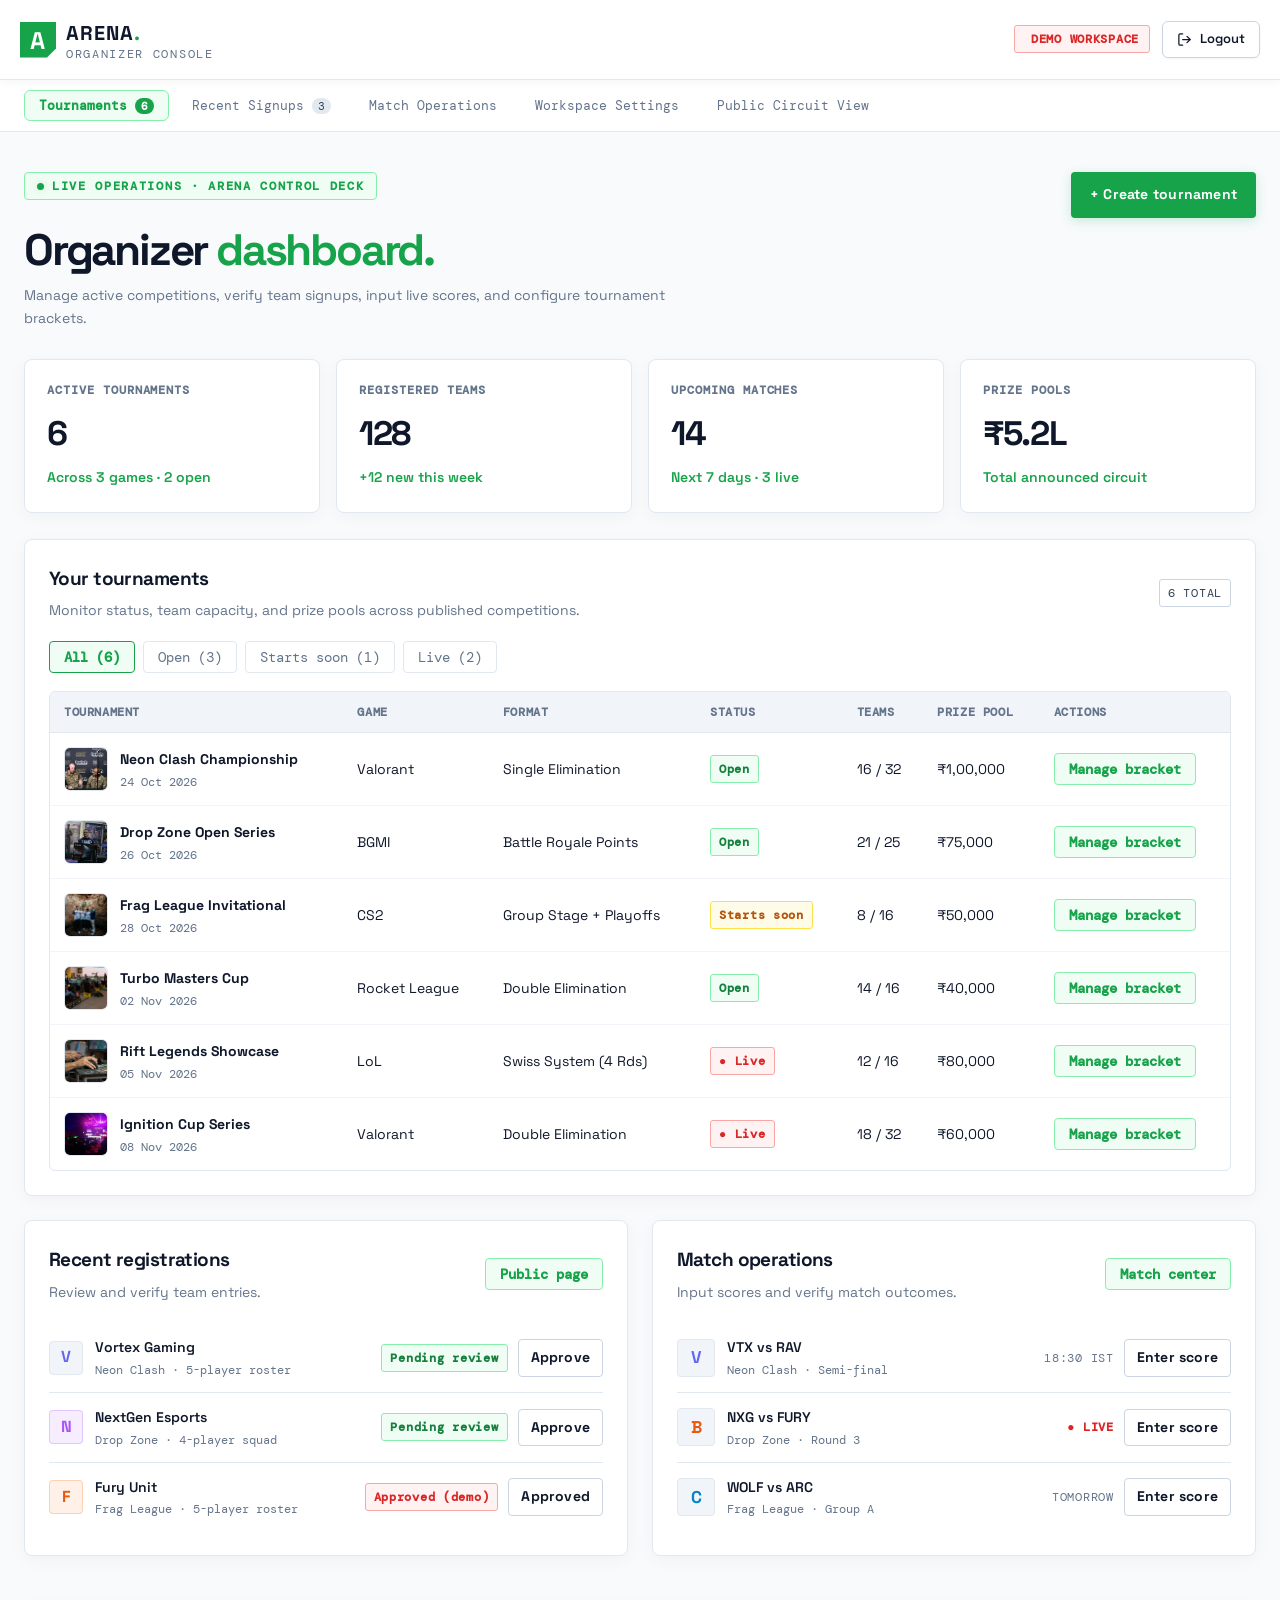
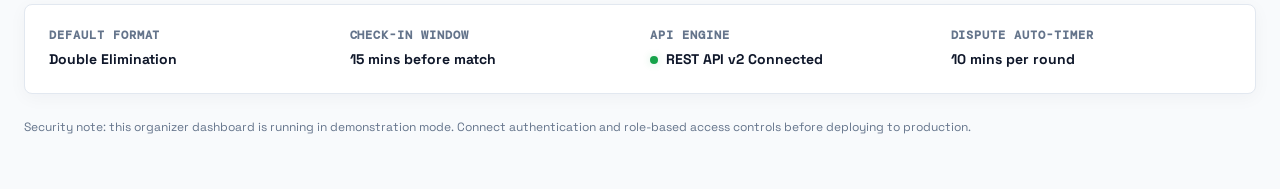
==== commit 7ecf1a57: "intfirst" ====
--- a/admin.html
+++ b/admin.html
@@ -6,20 +6,41 @@
     <meta name="viewport" content="width=device-width,initial-scale=1">
     <title>Organizer Dashboard — ARENA</title>
     <link rel="stylesheet" href="assets/style.css">
+    <link rel="icon" type="image/svg+xml" href="assets/favicon.svg">
+    <link rel="alternate icon" href="assets/favicon.svg">
+    <meta name="theme-color" content="#ffffff">
 </head>
 
 <body>
-    <!-- HEADER: BRAND LEFT, LOGOUT RIGHT -->
+    <!-- ORGANIZER DASHBOARD HEADER -->
     <header class="site-header">
         <a class="brand" href="index.html">
             <span class="brand-mark">A</span>
             <span>ARENA<span class="brand-dot">.</span><small>ORGANIZER CONSOLE</small></span>
         </a>
         <div class="admin-header-actions">
-            <span class="pill pill-live">DEMO WORKSPACE</span>
-            <a class="admin-logout-btn" href="index.html">⎋ Logout</a>
+            <span class="pill pill-live"><span class="status-pulse"></span> DEMO WORKSPACE</span>
+            <a class="admin-logout-btn" href="index.html" title="Exit to platform">
+                <svg width="15" height="15" viewBox="0 0 24 24" fill="none" stroke="currentColor" stroke-width="2" stroke-linecap="round" stroke-linejoin="round">
+                    <path d="M9 21H5a2 2 0 0 1-2-2V5a2 2 0 0 1 2-2h4"></path>
+                    <polyline points="16 17 21 12 16 7"></polyline>
+                    <line x1="21" y1="12" x2="9" y2="12"></line>
+                </svg>
+                <span>Logout</span>
+            </a>
         </div>
     </header>
+
+    <!-- DASHBOARD SUB-TOOLBAR FOR QUICK SECTION JUMPING -->
+    <div class="admin-subnav">
+        <div class="admin-subnav-items">
+            <a href="#events" class="admin-subnav-link active">Tournaments <span class="subnav-badge">6</span></a>
+            <a href="#registrations" class="admin-subnav-link">Recent Signups <span class="subnav-badge">3</span></a>
+            <a href="#fixtures" class="admin-subnav-link">Match Operations</a>
+            <a href="#settings" class="admin-subnav-link">Workspace Settings</a>
+            <a href="tournaments.html" class="admin-subnav-link">Public Circuit View</a>
+        </div>
+    </div>
 
     <!-- MAIN SINGLE-PAGE DASHBOARD CONTENT (NO SIDEBAR) -->
     <main class="admin-shell single-page">
@@ -27,11 +48,11 @@
             <!-- HEADING & TOP ACTION -->
             <div class="admin-heading">
                 <div>
-                    <div class="eyebrow"><span class="live-dot"></span> WEDNESDAY, OCTOBER 14, 2026 · LIVE OPERATIONS</div>
+                    <div class="eyebrow"><span class="live-dot"></span> LIVE OPERATIONS · ARENA CONTROL DECK</div>
                     <h1>Organizer <span>dashboard.</span></h1>
                     <p>Manage active competitions, verify team signups, input live scores, and configure tournament brackets.</p>
                 </div>
-                <button class="btn btn-primary" id="show-create-form">+ Create tournament ↗</button>
+                <button class="btn btn-primary" id="show-create-form">+ Create tournament</button>
             </div>
 
             <!-- METRIC CARDS -->
@@ -86,7 +107,7 @@
                     <label>Team capacity
                         <input required type="number" min="2" max="512" name="capacity" value="16">
                     </label>
-                    <button class="btn btn-primary" type="submit">Add demo tournament ↗</button>
+                    <button class="btn btn-primary" type="submit">Add demo tournament</button>
                 </form>
                 <p class="form-note">This is an interactive front-end demo. Changes are stored in-memory during this session.</p>
             </section>
@@ -135,7 +156,7 @@
                                 <td><span class="pill pill-open">Open</span></td>
                                 <td>16 / 32</td>
                                 <td>₹1,00,000</td>
-                                <td><a class="text-link" href="tournament-detail.html">Manage bracket ↗</a></td>
+                                <td><a class="text-link" href="tournament-detail.html">Manage bracket</a></td>
                             </tr>
                             <tr>
                                 <td>
@@ -149,7 +170,7 @@
                                 <td><span class="pill pill-open">Open</span></td>
                                 <td>21 / 25</td>
                                 <td>₹75,000</td>
-                                <td><a class="text-link" href="tournament-detail.html">Manage bracket ↗</a></td>
+                                <td><a class="text-link" href="tournament-detail.html">Manage bracket</a></td>
                             </tr>
                             <tr>
                                 <td>
@@ -163,7 +184,7 @@
                                 <td><span class="pill pill-soon">Starts soon</span></td>
                                 <td>8 / 16</td>
                                 <td>₹50,000</td>
-                                <td><a class="text-link" href="tournament-detail.html">Manage bracket ↗</a></td>
+                                <td><a class="text-link" href="tournament-detail.html">Manage bracket</a></td>
                             </tr>
                             <tr>
                                 <td>
@@ -177,7 +198,7 @@
                                 <td><span class="pill pill-open">Open</span></td>
                                 <td>14 / 16</td>
                                 <td>₹40,000</td>
-                                <td><a class="text-link" href="tournament-detail.html">Manage bracket ↗</a></td>
+                                <td><a class="text-link" href="tournament-detail.html">Manage bracket</a></td>
                             </tr>
                             <tr>
                                 <td>
@@ -191,7 +212,7 @@
                                 <td><span class="pill pill-live">● Live</span></td>
                                 <td>12 / 16</td>
                                 <td>₹80,000</td>
-                                <td><a class="text-link" href="tournament-detail.html">Manage bracket ↗</a></td>
+                                <td><a class="text-link" href="tournament-detail.html">Manage bracket</a></td>
                             </tr>
                             <tr>
                                 <td>
@@ -205,7 +226,7 @@
                                 <td><span class="pill pill-live">● Live</span></td>
                                 <td>18 / 32</td>
                                 <td>₹60,000</td>
-                                <td><a class="text-link" href="tournament-detail.html">Manage bracket ↗</a></td>
+                                <td><a class="text-link" href="tournament-detail.html">Manage bracket</a></td>
                             </tr>
                         </tbody>
                     </table>
@@ -221,34 +242,46 @@
                             <h2>Recent registrations</h2>
                             <p>Review and verify team entries.</p>
                         </div>
-                        <a class="text-link" href="tournaments.html">Public page ↗</a>
+                        <a class="text-link" href="tournaments.html">Public page</a>
                     </div>
                     <div class="registration-row">
-                        <span class="team-emblem">V</span>
-                        <div>
-                            <strong>Vortex Gaming</strong>
-                            <small>Neon Clash · 5-player roster</small>
-                        </div>
-                        <span class="pill pill-open">Pending review</span>
-                        <button class="btn btn-small btn-outline" data-approve>Approve</button>
+                        <div class="registration-team-meta">
+                            <span class="team-emblem">V</span>
+                            <div class="registration-team-text">
+                                <strong>Vortex Gaming</strong>
+                                <small>Neon Clash · 5-player roster</small>
+                            </div>
+                        </div>
+                        <div class="registration-actions">
+                            <span class="pill pill-open">Pending review</span>
+                            <button class="btn btn-small btn-outline" data-approve>Approve</button>
+                        </div>
                     </div>
                     <div class="registration-row">
-                        <span class="team-emblem emblem-purple">N</span>
-                        <div>
-                            <strong>NextGen Esports</strong>
-                            <small>Drop Zone · 4-player squad</small>
-                        </div>
-                        <span class="pill pill-open">Pending review</span>
-                        <button class="btn btn-small btn-outline" data-approve>Approve</button>
+                        <div class="registration-team-meta">
+                            <span class="team-emblem emblem-purple">N</span>
+                            <div class="registration-team-text">
+                                <strong>NextGen Esports</strong>
+                                <small>Drop Zone · 4-player squad</small>
+                            </div>
+                        </div>
+                        <div class="registration-actions">
+                            <span class="pill pill-open">Pending review</span>
+                            <button class="btn btn-small btn-outline" data-approve>Approve</button>
+                        </div>
                     </div>
                     <div class="registration-row">
-                        <span class="team-emblem emblem-orange">F</span>
-                        <div>
-                            <strong>Fury Unit</strong>
-                            <small>Frag League · 5-player roster</small>
-                        </div>
-                        <span class="pill pill-live">Approved (demo)</span>
-                        <button class="btn btn-small btn-outline" disabled>Approved</button>
+                        <div class="registration-team-meta">
+                            <span class="team-emblem emblem-orange">F</span>
+                            <div class="registration-team-text">
+                                <strong>Fury Unit</strong>
+                                <small>Frag League · 5-player roster</small>
+                            </div>
+                        </div>
+                        <div class="registration-actions">
+                            <span class="pill pill-live">Approved (demo)</span>
+                            <button class="btn btn-small btn-outline" disabled>Approved</button>
+                        </div>
                     </div>
                 </section>
 
@@ -259,40 +292,46 @@
                             <h2>Match operations</h2>
                             <p>Input scores and verify match outcomes.</p>
                         </div>
-                        <a class="text-link" href="matches.html">Match center ↗</a>
+                        <a class="text-link" href="matches.html">Match center</a>
                     </div>
                     <div class="match-row compact">
                         <div class="match-game">
                             <span class="game-icon icon-v">V</span>
-                            <div>
+                            <div class="match-game-text">
                                 <strong>VTX vs RAV</strong>
                                 <small>Neon Clash · Semi-final</small>
                             </div>
                         </div>
-                        <span class="match-status status-upcoming">18:30 IST</span>
-                        <button class="btn btn-small btn-outline" data-score>Enter score</button>
+                        <div class="match-row-actions">
+                            <span class="match-status status-upcoming">18:30 IST</span>
+                            <button class="btn btn-small btn-outline" data-score>Enter score</button>
+                        </div>
                     </div>
                     <div class="match-row compact">
                         <div class="match-game">
                             <span class="game-icon icon-b">B</span>
-                            <div>
+                            <div class="match-game-text">
                                 <strong>NXG vs FURY</strong>
                                 <small>Drop Zone · Round 3</small>
                             </div>
                         </div>
-                        <span class="match-status status-live">● LIVE</span>
-                        <button class="btn btn-small btn-outline" data-score>Enter score</button>
+                        <div class="match-row-actions">
+                            <span class="match-status status-live">● LIVE</span>
+                            <button class="btn btn-small btn-outline" data-score>Enter score</button>
+                        </div>
                     </div>
                     <div class="match-row compact">
                         <div class="match-game">
                             <span class="game-icon icon-c">C</span>
-                            <div>
+                            <div class="match-game-text">
                                 <strong>WOLF vs ARC</strong>
                                 <small>Frag League · Group A</small>
                             </div>
                         </div>
-                        <span class="match-status status-upcoming">TOMORROW</span>
-                        <button class="btn btn-small btn-outline" data-score>Enter score</button>
+                        <div class="match-row-actions">
+                            <span class="match-status status-upcoming">TOMORROW</span>
+                            <button class="btn btn-small btn-outline" data-score>Enter score</button>
+                        </div>
                     </div>
                 </section>
             </div>
@@ -322,6 +361,13 @@
         </div>
     </main>
 
+    <!-- BACK TO TOP BUTTON -->
+    <button id="back-to-top" class="back-to-top" aria-label="Back to top" title="Back to top">
+        <svg width="22" height="22" viewBox="0 0 24 24" fill="none" stroke="currentColor" stroke-width="2.5" stroke-linecap="round" stroke-linejoin="round">
+            <polyline points="18 15 12 9 6 15"></polyline>
+        </svg>
+    </button>
+
     <script src="assets/app.js"></script>
 </body>
 
--- a/assets/style.css
+++ b/assets/style.css
@@ -1,53 +1,741 @@
-@import url('https://fonts.googleapis.com/css2?family=DM+Mono:wght@400;500&family=Space+Grotesk:wght@400;500;600;700&display=swap');
-:root{--bg:#0b0c10;--panel:#12141b;--panel2:#171a23;--line:#2a2e3a;--text:#f4f4f0;--muted:#9b9eaa;--lime:#d8ff45;--violet:#9364ff;--orange:#ff7a45;--font:'Space Grotesk',Arial,sans-serif;--mono:'DM Mono',monospace}
-*{box-sizing:border-box}html{scroll-behavior:smooth}body{margin:0;background:var(--bg);color:var(--text);font-family:var(--font);line-height:1.55}a{color:inherit;text-decoration:none}button,input,select{font:inherit}button{cursor:pointer}img{max-width:100%}[hidden]{display:none!important}.wrap{width:min(1160px,calc(100% - 48px));margin-inline:auto}.site-header{height:82px;padding:0 max(24px,calc((100% - 1320px)/2));display:flex;align-items:center;gap:42px;border-bottom:1px solid #ffffff12;background:#0b0c10f2;position:sticky;top:0;z-index:20;backdrop-filter:blur(16px)}.brand{display:flex;align-items:center;gap:10px;font-size:20px;font-weight:700;letter-spacing:.05em;white-space:nowrap}.brand-mark{width:36px;height:36px;display:grid;place-items:center;background:var(--lime);color:#10110b;font-size:24px;font-weight:700;clip-path:polygon(0 0,100% 0,100% 75%,75% 100%,0 100%)}.brand-dot{color:var(--lime)}.brand small{display:block;font:9px var(--mono);color:var(--muted);letter-spacing:.14em;margin-top:-3px}.nav{display:flex;gap:27px;align-items:center;margin-right:auto}.nav a{font-size:13px;color:#b9bbc4;transition:color .2s}.nav a:hover,.nav a.active{color:var(--lime)}.header-actions{display:flex;gap:10px;align-items:center}.btn{display:inline-flex;align-items:center;justify-content:center;gap:14px;padding:11px 17px;border:1px solid transparent;font-size:12px;font-weight:700;letter-spacing:.015em;transition:transform .2s,background .2s,border .2s;white-space:nowrap}.btn:hover{transform:translateY(-2px)}.btn-primary{background:var(--lime);color:#11130b}.btn-primary:hover{background:#e6ff7c}.btn-ghost{border-color:var(--line);color:var(--text);background:transparent}.btn-outline{border-color:#424654;color:var(--text);background:transparent}.btn-outline:hover,.btn-ghost:hover{border-color:var(--lime);color:var(--lime)}.btn-large{padding:15px 21px}.btn-small{padding:7px 10px;font-size:11px}.full{width:100%}.menu-toggle{display:none;background:none;border:0;color:white;font-size:24px}.hero{min-height:625px;display:grid;grid-template-columns:1fr .95fr;align-items:center;gap:32px;padding:72px max(24px,calc((100% - 1160px)/2)) 58px;overflow:hidden}.hero-copy{position:relative;z-index:2}.eyebrow{font:10px var(--mono);letter-spacing:.14em;color:var(--lime);margin-bottom:16px}.live-dot{display:inline-block;width:7px;height:7px;background:var(--lime);border-radius:50%;margin-right:8px;box-shadow:0 0 12px #d8ff4580}.hero h1,.page-hero h1,.detail-inner h1,.auth-visual h1{font-size:clamp(48px,6.2vw,86px);line-height:.94;letter-spacing:-.07em;margin:0 0 25px;font-weight:700}.hero h1 span,.page-hero h1 span,.detail-inner h1 span,.auth-visual h1 span{color:var(--lime)}.hero-copy>p,.page-hero>p{color:var(--muted);max-width:500px;font-size:15px;line-height:1.8}.hero-actions{display:flex;gap:12px;flex-wrap:wrap;margin-top:28px}.hero-stats{display:flex;gap:32px;margin-top:52px}.hero-stats div{display:flex;flex-direction:column;gap:3px}.hero-stats strong{font-size:25px;letter-spacing:-.04em}.hero-stats span{font-size:10px;color:var(--muted)}.hero-art{height:475px;position:relative;isolation:isolate;background:radial-gradient(ellipse at 58% 44%,#5a32a5 0,#23153f 28%,#13111f 52%,#0b0c10 72%);overflow:hidden;border:1px solid #ffffff12}.art-grid{position:absolute;inset:0;background-image:linear-gradient(#ffffff0b 1px,transparent 1px),linear-gradient(90deg,#ffffff0b 1px,transparent 1px);background-size:32px 32px;transform:perspective(400px) rotateX(12deg) scale(1.2);mask-image:linear-gradient(to bottom,black,transparent 92%)}.orb{position:absolute;border-radius:50%;filter:blur(1px)}.orb-one{width:270px;height:270px;background:linear-gradient(135deg,#d8ff45,#4b8b4e 48%,#8d4dff);top:75px;left:28%;opacity:.9;box-shadow:0 0 80px #7c45ff60}.orb-two{width:170px;height:170px;background:linear-gradient(135deg,#a66bff,#29205e);top:190px;left:5%;opacity:.6}.hero-game-label{position:absolute;top:22px;left:22px;display:flex;gap:10px;align-items:center;font:10px var(--mono);color:#c7c3d8}.label-line{height:1px;width:24px;background:var(--lime)}.hero-card{position:absolute;right:26px;bottom:26px;width:245px;padding:22px;background:#0c0d12e8;border:1px solid #ffffff27;box-shadow:0 20px 60px #0007;backdrop-filter:blur(15px);transform:rotate(-2deg)}.pill{display:inline-flex;align-items:center;border:1px solid var(--line);padding:5px 8px;font:9px var(--mono);letter-spacing:.06em;color:#d0d1d6;white-space:nowrap}.pill-live{border-color:#d8ff4540;color:var(--lime);background:#d8ff4510}.pill-open{color:var(--lime);border-color:#d8ff4540;background:#d8ff450b}.pill-soon{color:#ffc18b;border-color:#ffb77944;background:#ffb7790b}.hero-card h3{font-size:41px;line-height:.85;letter-spacing:-.06em;margin:18px 0 8px}.hero-card p{font:10px var(--mono);color:#b2b1c0}.hero-card-bottom{border-top:1px solid #ffffff1c;margin-top:20px;padding-top:15px;display:flex;flex-direction:column;gap:3px}.hero-card-bottom span{font:9px var(--mono);color:var(--muted)}.hero-card-bottom strong{font-size:20px}.hero-card>a{display:block;margin-top:17px;font:10px var(--mono);color:var(--lime)}.art-caption{position:absolute;left:20px;bottom:20px;font:11px var(--mono);letter-spacing:.13em;line-height:1.6;color:#e4e1f5}.ticker{overflow:hidden;border-block:1px solid #ffffff12;background:#101219;padding:15px 0;white-space:nowrap}.ticker div{font:11px var(--mono);letter-spacing:.12em;color:#b7b9c1;word-spacing:16px}.ticker b{color:var(--lime);padding:0 12px}.section{padding-top:82px;padding-bottom:82px}.section-alt{background:#101219;border-block:1px solid #ffffff0b}.section-alt>.wrap{padding-top:75px;padding-bottom:75px}.section-heading{display:flex;justify-content:space-between;align-items:end;gap:20px;margin-bottom:28px}.section-heading h2,.detail-layout h2{font-size:clamp(30px,4vw,44px);line-height:1.05;letter-spacing:-.055em;margin:0}.section-heading h2 span,.detail-layout h2 span,.side-panel h3 span,.cta h2 span,.auth-panel h2 span{color:var(--lime)}.text-link{font:11px var(--mono);color:var(--lime);border-bottom:1px solid #d8ff4550;padding-bottom:5px}.card-grid{display:grid;grid-template-columns:repeat(3,minmax(0,1fr));gap:18px}.event-card{background:var(--panel);border:1px solid #ffffff14;min-width:0;transition:transform .25s,border-color .25s}.event-card:hover{transform:translateY(-5px);border-color:#d8ff4560}.event-top{display:flex;justify-content:space-between;align-items:center;gap:6px;padding:15px 15px 0}.game-tag{font:10px var(--mono);letter-spacing:.08em;color:#e4e5ec}.event-art{height:175px;position:relative;overflow:hidden;display:flex;align-items:center;justify-content:center;background:radial-gradient(circle at 72% 40%,#9b67ff,#2d1e53 40%,#14141b 75%)}.event-bgmi .event-art{background:radial-gradient(circle at 72% 40%,#e6a04b,#593a26 42%,#17141a 78%)}.event-cs .event-art{background:radial-gradient(circle at 72% 40%,#4c96b7,#1c3849 42%,#14141b 78%)}.event-art:before{content:"";position:absolute;width:190px;height:190px;border:1px solid #ffffff25;border-radius:50%;box-shadow:0 0 0 24px #ffffff08,0 0 0 50px #ffffff05}.event-art:after{content:"";position:absolute;inset:0;background:linear-gradient(115deg,transparent 35%,#ffffff0c 35.5%,transparent 36%),linear-gradient(0deg,#090a0fc7,transparent 60%)}.event-number{position:absolute;top:14px;left:16px;font:11px var(--mono);color:#ffffffa0;z-index:1}.event-word{position:relative;z-index:2;font-size:45px;line-height:.8;font-weight:700;letter-spacing:-.07em;text-align:center;text-shadow:0 4px 22px #0007;transform:skew(-7deg)}.event-info{padding:20px}.event-info h3{font-size:17px;margin:0 0 4px;letter-spacing:-.03em}.event-info>p{font-size:11px;color:var(--muted);margin:0 0 19px}.event-meta{display:flex;justify-content:space-between;border-top:1px solid #ffffff14;padding:14px 0 18px}.event-meta div{display:flex;flex-direction:column;gap:3px}.event-meta small,.detail-stats small,.info-box small{font:9px var(--mono);color:var(--muted);letter-spacing:.08em}.event-meta strong{font-size:16px}.event-info .btn{font-size:11px}.match-list{border-top:1px solid var(--line)}.match-row{display:grid;grid-template-columns:minmax(210px,1.3fr) minmax(170px,.8fr) 120px 28px;align-items:center;gap:18px;padding:19px 15px;border-bottom:1px solid var(--line);background:transparent;transition:background .2s}.match-row:hover{background:#ffffff05}.match-game{display:flex;align-items:center;gap:12px;min-width:0}.game-icon{width:38px;height:38px;display:grid;place-items:center;font-size:17px;font-weight:700;background:#262033;color:#c6a8ff}.icon-b{background:#38281c;color:#ffc48c}.icon-c{background:#1c3440;color:#8edbfa}.match-game strong{display:block;font-size:12px}.match-game small{display:block;color:var(--muted);font:9px var(--mono);margin-top:4px}.versus{display:flex;align-items:center;justify-content:center;gap:12px;font:12px var(--mono)}.versus span{font-size:9px;color:var(--muted)}.versus em{font-style:normal;color:var(--lime);margin-left:3px}.match-status{font:9px var(--mono);letter-spacing:.06em;justify-self:start}.status-upcoming{color:#b4b7c2}.status-live{color:#ff7676}.status-done{color:var(--lime)}.arrow-link{color:var(--lime);font-size:17px}.leaderboard{border:1px solid var(--line)}.leader-head,.leader-row{display:grid;grid-template-columns:2fr .7fr .7fr .6fr;align-items:center;gap:20px;padding:16px 20px}.leader-head{background:#151720;font:9px var(--mono);letter-spacing:.09em;color:var(--muted)}.leader-row{border-top:1px solid var(--line);font-size:12px}.leader-row>strong{text-align:right}.rank-team{display:flex;align-items:center;gap:14px}.rank{font:12px var(--mono);color:var(--muted)}.rank-gold{color:var(--lime)}.team-emblem{width:34px;height:34px;display:grid;place-items:center;background:#2a2440;color:#c4a5ff;font-weight:700}.emblem-purple{background:#25213c;color:#c6b2ff}.emblem-orange{background:#39251d;color:#ffb27d}.rank-team strong{display:flex;flex-direction:column;gap:2px}.rank-team small{font:9px var(--mono);color:var(--muted)}.winrate{color:var(--lime)}.cta{position:relative;display:flex;align-items:center;justify-content:space-between;gap:30px;padding:48px;margin-bottom:85px;border:1px solid #d8ff4530;background:linear-gradient(110deg,#171b17,#15151b 60%,#21183a);overflow:hidden}.cta h2{font-size:clamp(34px,4vw,52px);line-height:.98;letter-spacing:-.06em;margin:0 0 15px}.cta p{font-size:12px;color:var(--muted);max-width:430px}.cta .btn{position:relative;z-index:2}.cta-shape{position:absolute;width:240px;height:240px;border:1px solid #d8ff452b;transform:rotate(45deg);right:18%;top:-140px;box-shadow:0 0 0 35px #d8ff4507,0 0 0 70px #d8ff4504}.footer{padding:36px max(24px,calc((100% - 1160px)/2));border-top:1px solid #ffffff14;display:grid;grid-template-columns:1fr 1.2fr 1.4fr;align-items:center;gap:20px}.footer>p{font-size:10px;color:var(--muted)}.footer-links{display:flex;gap:18px;justify-content:flex-end;flex-wrap:wrap}.footer-links a,.footer>small{font:10px var(--mono);color:var(--muted)}.footer>small{grid-column:1/-1;border-top:1px solid #ffffff10;padding-top:17px}.page-hero{padding-top:86px;padding-bottom:30px}.page-hero h1{font-size:clamp(45px,6vw,72px);margin-bottom:15px}.page-hero>p{margin-top:0}.filter-bar{display:flex;gap:12px;margin-bottom:28px}.search-box{display:flex;align-items:center;gap:10px;flex:1;max-width:560px;border:1px solid var(--line);padding:0 14px;color:var(--muted);background:var(--panel)}.search-box input{width:100%;min-width:0;border:0;outline:0;background:transparent;color:var(--text);padding:13px 0;font-size:12px}.filter-bar select{border:1px solid var(--line);background:var(--panel);color:var(--text);padding:0 30px 0 12px;font-size:12px;min-width:145px}.empty-state{padding:45px;text-align:center;color:var(--muted);border:1px dashed var(--line)}.modal-backdrop{position:fixed;inset:0;background:#000b;z-index:50;display:grid;place-items:center;padding:20px}.modal{width:min(440px,100%);background:var(--panel);border:1px solid #ffffff25;padding:30px;position:relative;box-shadow:0 20px 80px #0009}.modal h2{font-size:35px;line-height:1.05;margin:0 0 8px;letter-spacing:-.05em}.modal h2 span{color:var(--lime)}.modal>p{font-size:12px;color:var(--muted)}.modal-close{position:absolute;right:15px;top:12px;border:0;background:transparent;color:var(--muted);font-size:27px}.modal form,.auth-panel form{display:grid;gap:16px;margin-top:22px}.modal label,.auth-panel label,.admin-form label{display:grid;gap:7px;font-size:11px;color:#c9cad2}.modal input,.auth-panel input,.admin-form input,.admin-form select{width:100%;padding:12px;background:#0c0d12;border:1px solid var(--line);color:var(--text);outline:none}.modal input:focus,.auth-panel input:focus,.admin-form input:focus{border-color:var(--lime)}.form-note{font-size:10px;color:var(--muted);display:block;margin-top:12px}.success-message{color:var(--lime);font-size:13px;padding:15px;background:#d8ff4510;border:1px solid #d8ff4530}.modal-open{overflow:hidden}.tab-bar{display:flex;gap:5px;border-bottom:1px solid var(--line);margin-bottom:25px}.tab{padding:13px 18px;border:0;border-bottom:2px solid transparent;background:transparent;color:var(--muted);font-size:12px}.tab.active{border-bottom-color:var(--lime);color:var(--lime)}.match-list-large .match-row{padding:24px 20px}.team-grid{display:grid;grid-template-columns:repeat(3,minmax(0,1fr));gap:18px}.team-card{position:relative;border:1px solid var(--line);background:var(--panel);padding:0 22px 22px;overflow:hidden}.team-card-banner{height:95px;margin:0 -22px 0;background:linear-gradient(130deg,#6d43bd,#21172f)}.banner-lime{background:linear-gradient(130deg,#91a930,#27301a)}.banner-orange{background:linear-gradient(130deg,#bd6338,#30201a)}.banner-blue{background:linear-gradient(130deg,#3c7ea6,#192433)}.banner-gray{background:linear-gradient(130deg,#73758b,#252632)}.banner-pink{background:linear-gradient(130deg,#b94e87,#352036)}.team-logo{width:58px;height:58px;display:grid;place-items:center;font-size:31px;font-weight:700;background:#2a2440;color:#d2bfff;border:4px solid var(--panel);margin-top:-31px;position:relative}.logo-lime{background:#303d1c;color:var(--lime)}.logo-orange{background:#452a1d;color:#ffb27d}.logo-blue{background:#1d3547;color:#92d9ff}.logo-gray{background:#2d2f3a;color:#d3d5e2}.logo-pink{background:#43243a;color:#ff9acb}.team-card>.pill{position:absolute;right:18px;top:110px}.team-card h3{margin:15px 0 2px;font-size:19px}.team-card>p{margin:0;font:10px var(--mono);color:var(--muted)}.team-stats{display:grid;grid-template-columns:repeat(3,1fr);gap:8px;margin:23px 0;border-block:1px solid var(--line);padding:15px 0}.team-stats div{display:flex;flex-direction:column;gap:3px}.team-stats strong{font-size:17px}.team-stats small{font:8px var(--mono);color:var(--muted)}.media-grid{display:grid;grid-template-columns:repeat(3,minmax(0,1fr));gap:16px}.media-card{height:300px;position:relative;overflow:hidden;background-size:cover;background-position:center;border:1px solid #ffffff15;isolation:isolate}.media-card:before{content:"";position:absolute;inset:0;background:linear-gradient(0deg,#08090ef2,transparent 75%);z-index:-0;transition:background .2s}.media-card:hover{outline:1px solid var(--lime)}.media-one{background-image:url('https://images.unsplash.com/photo-1542751371-adc38448a05e?auto=format&fit=crop&w=900&q=80')}.media-two{background-image:url('https://images.unsplash.com/photo-1560253023-3ec5d502959f?auto=format&fit=crop&w=900&q=80')}.media-three{background-image:url('https://images.unsplash.com/photo-1521737711867-e3b97375f902?auto=format&fit=crop&w=900&q=80')}.media-four{background-image:url('https://images.unsplash.com/photo-1511512578047-dfb367046420?auto=format&fit=crop&w=900&q=80')}.media-five{background-image:url('https://images.unsplash.com/photo-1519389950473-47ba0277781c?auto=format&fit=crop&w=900&q=80')}.media-six{background-image:url('https://images.unsplash.com/photo-1493711662062-fa541adb3fc8?auto=format&fit=crop&w=900&q=80')}.media-overlay{position:absolute;bottom:0;left:0;right:0;padding:22px;z-index:1}.media-type{font:9px var(--mono);letter-spacing:.1em;color:var(--lime)}.media-overlay h3{font-size:25px;line-height:1.05;letter-spacing:-.04em;margin:10px 0}.media-overlay small{font:9px var(--mono);color:#c0c2cb}.play-icon{position:absolute;top:18px;right:18px;z-index:2;border:1px solid #ffffff90;width:43px;height:43px;display:grid;place-items:center;border-radius:50%;padding-left:3px;background:#0005}.detail-hero{padding:70px 0 65px;position:relative;overflow:hidden;background:radial-gradient(ellipse at 75% 20%,#513282 0,#1a1427 34%,#0b0c10 72%)}.detail-inner{position:relative;z-index:1}.detail-inner h1{font-size:clamp(58px,9vw,110px);margin:17px 0}.detail-inner>p{color:#bcb9c8;font-size:13px}.detail-stats{display:flex;gap:45px;flex-wrap:wrap;margin:35px 0}.detail-stats div{display:flex;flex-direction:column;gap:5px}.detail-stats strong{font-size:19px}.detail-layout{display:grid;grid-template-columns:minmax(0,1.6fr) minmax(250px,.8fr);gap:45px}.body-copy{font-size:13px;color:var(--muted);line-height:1.9;max-width:680px}.subheading{font-size:16px;margin:32px 0 15px}.info-grid{display:grid;grid-template-columns:1fr 1fr;gap:10px}.info-box{padding:16px;background:var(--panel);border:1px solid var(--line);display:flex;flex-direction:column;gap:5px}.info-box strong{font-size:12px}.schedule-list{border-top:1px solid var(--line)}.schedule-list>div{display:grid;grid-template-columns:75px 1fr auto;align-items:center;gap:12px;padding:14px 0;border-bottom:1px solid var(--line)}.schedule-list span{font:10px var(--mono);color:var(--lime)}.schedule-list strong{font-size:12px}.schedule-list small{font:10px var(--mono);color:var(--muted)}.side-panel{align-self:start;padding:25px;background:var(--panel);border:1px solid var(--line)}.side-panel h3{font-size:23px;line-height:1.1;margin:0 0 24px}.prize-row{display:flex;justify-content:space-between;gap:12px;padding:12px 0;border-bottom:1px solid var(--line);font-size:12px}.prize-row strong{color:var(--lime)}.side-panel hr{border:0;border-top:1px solid var(--line);margin:25px 0}.top-gap{margin-top:70px}.bracket-scroll{overflow-x:auto;padding:15px 0}.bracket{display:flex;gap:50px;min-width:760px}.bracket-round{flex:1}.bracket-round h4{font:10px var(--mono);letter-spacing:.1em;color:var(--muted);margin-bottom:18px}.bracket-match{border:1px solid var(--line);margin-bottom:25px;background:var(--panel);position:relative}.bracket-match:after{content:"";position:absolute;right:-26px;top:50%;width:25px;border-top:1px solid #555968}.bracket-match div{display:flex;justify-content:space-between;padding:10px 12px;font-size:11px}.bracket-match div+div{border-top:1px solid var(--line)}.bracket-match b{font-family:var(--mono);color:var(--lime)}.final-match{margin-top:45px}.auth-body{min-height:100vh}.auth-body .site-header{justify-content:space-between}.auth-wrap{min-height:calc(100vh - 150px);width:min(1050px,calc(100% - 48px));margin:35px auto;display:grid;grid-template-columns:1fr 1fr;border:1px solid var(--line);background:var(--panel)}.auth-visual{padding:55px;position:relative;overflow:hidden;background:radial-gradient(ellipse at 80% 30%,#5c3996,#211632 42%,#12131a 80%)}.auth-visual h1{font-size:70px}.auth-visual p{font-size:13px;color:#c2bdce;max-width:280px}.auth-symbol{position:absolute;right:10px;bottom:-95px;font-size:300px;font-weight:700;letter-spacing:-.12em;color:#ffffff0a}.auth-symbol span{color:#d8ff4525}.auth-panel{padding:55px;align-self:center}.auth-panel h2{font-size:37px;line-height:1.05;letter-spacing:-.05em;margin:0 0 10px}.auth-panel>p{font-size:12px;color:var(--muted)}.auth-divider{display:flex;align-items:center;gap:12px;margin:18px 0;color:var(--muted);font:10px var(--mono)}.auth-divider:before,.auth-divider:after{content:"";height:1px;background:var(--line);flex:1}.auth-panel>.text-link{display:inline-block;margin-top:22px}.footer-simple{display:flex;justify-content:center}.admin-shell{display:grid;grid-template-columns:220px minmax(0,1fr);min-height:calc(100vh - 82px)}.admin-sidebar{padding:30px 18px;border-right:1px solid var(--line);background:#101118}.admin-sidebar .eyebrow{padding:0 12px}.admin-link{display:block;padding:12px;font-size:12px;color:var(--muted);border-left:2px solid transparent;margin-bottom:4px}.admin-link.active,.admin-link:hover{background:#d8ff450b;border-left-color:var(--lime);color:var(--lime)}.admin-side-note{margin:45px 10px 0;padding:14px;border:1px solid var(--line);font-size:11px}.admin-side-note small{color:var(--muted)}.admin-content{padding:35px;max-width:1250px;width:100%;margin:0 auto}.admin-heading{display:flex;align-items:center;justify-content:space-between;gap:20px;margin-bottom:25px}.admin-heading h1{font-size:35px;letter-spacing:-.05em;margin:0}.admin-heading h1 span{color:var(--lime)}.admin-heading p,.panel-heading p{font-size:11px;color:var(--muted);margin:6px 0 0}.admin-metrics{display:grid;grid-template-columns:repeat(4,1fr);gap:13px;margin-bottom:22px}.metric-card{background:var(--panel);border:1px solid var(--line);padding:18px}.metric-card small{display:block;font:9px var(--mono);color:var(--muted);letter-spacing:.07em}.metric-card strong{display:block;font-size:29px;margin:10px 0 3px}.metric-card span{font-size:10px;color:var(--lime)}.admin-panel{border:1px solid var(--line);background:var(--panel);margin-bottom:20px;padding:22px}.panel-heading{display:flex;justify-content:space-between;align-items:center;gap:15px;margin-bottom:20px}.panel-heading h2{font-size:17px;margin:0}.admin-table-wrap{overflow-x:auto}table{width:100%;border-collapse:collapse;text-align:left;white-space:nowrap}th{font:9px var(--mono);color:var(--muted);font-weight:400;padding:12px;border-bottom:1px solid var(--line)}td{font-size:11px;padding:15px 12px;border-bottom:1px solid #ffffff0b}td strong,td small{display:block}td small{font:9px var(--mono);color:var(--muted);margin-top:4px}.registration-row{display:flex;align-items:center;gap:12px;padding:14px 0;border-top:1px solid #ffffff10}.registration-row>div{flex:1}.registration-row strong,.registration-row small{display:block}.registration-row strong{font-size:12px}.registration-row small{font-size:10px;color:var(--muted);margin-top:3px}.compact{grid-template-columns:1fr 130px 110px;padding:13px 0}.admin-form{display:grid;grid-template-columns:repeat(2,minmax(0,1fr));gap:16px}.admin-form button{align-self:end;min-height:42px}.admin-form label{min-width:0}.create-panel{scroll-margin-top:100px}.auth-panel .btn,.modal .btn{min-height:43px}
-@media(max-width:1050px){.site-header{gap:20px}.nav{gap:15px}.header-actions .btn{padding:10px}.hero{grid-template-columns:1fr .8fr}.hero-art{height:430px}.hero-card{right:12px;bottom:18px}.card-grid,.team-grid,.media-grid{gap:12px}.event-top{flex-wrap:wrap}.event-word{font-size:37px}.footer{grid-template-columns:1fr 1fr}.footer-links{grid-column:1/-1;justify-content:flex-start}.admin-metrics{grid-template-columns:repeat(2,1fr)}}
-@media(max-width:760px){.wrap{width:calc(100% - 32px)}.site-header{height:70px;padding:0 16px;gap:14px}.brand{font-size:18px}.menu-toggle{display:block;margin-left:auto}.nav{display:none;position:absolute;left:0;right:0;top:69px;background:#101118;border-bottom:1px solid var(--line);padding:18px 22px;flex-direction:column;align-items:flex-start;gap:18px}.nav.nav-open{display:flex}.header-actions{display:none}.hero{grid-template-columns:1fr;padding:60px 16px 35px;gap:36px}.hero h1{font-size:clamp(53px,13vw,76px)}.hero-art{height:400px}.hero-stats{gap:20px;margin-top:38px}.hero-stats strong{font-size:21px}.hero-stats span{font-size:9px}.section{padding-top:58px;padding-bottom:58px}.section-alt>.wrap{padding-top:55px;padding-bottom:55px}.section-heading{align-items:start}.section-heading h2{font-size:31px}.card-grid,.team-grid,.media-grid{grid-template-columns:1fr}.event-art{height:195px}.event-word{font-size:48px}.match-row{grid-template-columns:minmax(0,1fr) auto;gap:12px;padding:16px 4px}.match-game{grid-column:1}.versus{grid-column:1;justify-content:flex-start;padding-left:50px}.match-status{grid-column:2;grid-row:1;justify-self:end}.arrow-link{grid-column:2;grid-row:2;justify-self:end}.leader-head,.leader-row{grid-template-columns:1.8fr .5fr .6fr;gap:10px;padding:13px 10px}.leader-head span:nth-child(3),.leader-row>span:nth-child(3){display:none}.leader-row{font-size:10px}.rank-team{gap:8px}.team-emblem{width:28px;height:28px}.rank-team strong{font-size:10px}.cta{padding:28px 22px;display:block;margin-bottom:55px}.cta .btn{margin-top:18px}.footer{padding:30px 16px;grid-template-columns:1fr;gap:12px}.footer-links{grid-column:auto;justify-content:flex-start}.footer>small{grid-column:auto}.page-hero{padding-top:62px}.page-hero h1{font-size:clamp(43px,11vw,64px)}.filter-bar{flex-wrap:wrap}.search-box{flex-basis:100%;max-width:none;min-height:45px}.filter-bar select{flex:1;min-height:42px;min-width:0}.detail-hero{padding:55px 0}.detail-stats{gap:22px}.detail-stats div{min-width:40%}.detail-layout{grid-template-columns:1fr;gap:30px}.schedule-list>div{grid-template-columns:60px 1fr auto;gap:8px}.side-panel{order:-1}.auth-wrap{grid-template-columns:1fr;width:calc(100% - 32px);margin:20px auto}.auth-visual{padding:35px;min-height:250px}.auth-visual h1{font-size:53px}.auth-symbol{font-size:190px;bottom:-65px}.auth-panel{padding:30px}.admin-shell{grid-template-columns:1fr}.admin-sidebar{border-right:0;border-bottom:1px solid var(--line);padding:12px;display:flex;gap:5px;overflow-x:auto;align-items:center}.admin-sidebar .eyebrow,.admin-side-note{display:none}.admin-link{white-space:nowrap;margin:0;padding:10px;font-size:10px}.admin-content{padding:22px 14px}.admin-heading{align-items:flex-start;flex-direction:column}.admin-heading h1{font-size:29px}.admin-metrics{gap:8px}.metric-card{padding:13px}.metric-card strong{font-size:24px}.admin-panel{padding:15px}.registration-row{flex-wrap:wrap}.registration-row>div{min-width:calc(100% - 60px)}.compact{grid-template-columns:1fr auto}.compact .btn{grid-column:2}.admin-form{grid-template-columns:1fr}.panel-heading{align-items:flex-start}.detail-inner h1{font-size:60px}}
-@media(min-width:761px) and (max-width:900px){.nav{gap:11px}.nav a{font-size:11px}.site-header{padding:0 18px}.header-actions .btn-ghost{display:none}.hero{padding-left:24px;padding-right:24px}.card-grid{grid-template-columns:repeat(2,minmax(0,1fr))}.event-card:last-child{display:none}.team-grid,.media-grid{grid-template-columns:repeat(2,minmax(0,1fr))}}
-
+@import url('https://fonts.googleapis.com/css2?family=DM+Mono:wght@400;500;600&family=Space+Grotesk:wght@400;500;600;700&display=swap');
 
 /* ========================================================
-   TOORNAMENT-STYLE NEW SECTIONS & ALIGNMENTS
+   THEME DESIGN TOKENS (DEFAULT: BRIGHT / LIGHT MODE)
    ======================================================== */
-
-.section-heading.centered {
+:root {
+  /* Bright Mode Palette (Default) */
+  --bg: #f8fafc;
+  --bg-subtle: #f1f5f9;
+  --panel: #ffffff;
+  --panel2: #f1f5f9;
+  --panel-hover: #f8fafc;
+  --line: #e2e8f0;
+  --line-light: #f1f5f9;
+  --line-strong: #cbd5e1;
+  --text: #0f172a;
+  --text-pure: #000000;
+  --muted: #64748b;
+  --muted-dark: #334155;
+
+  /* Esports Vibrant Volt / Emerald Accents tailored for high contrast */
+  --lime: #16a34a;
+  --lime-bright: #22c55e;
+  --lime-volt: #4ade80;
+  --lime-subtle: #f0fdf4;
+  --lime-border: #86efac;
+  --lime-glow: rgba(22, 163, 74, 0.2);
+  --lime-btn-bg: #16a34a;
+  --lime-btn-text: #ffffff;
+  --lime-btn-hover: #15803d;
+
+  --violet: #6366f1;
+  --violet-subtle: #eef2ff;
+  --orange: #ea580c;
+  --orange-subtle: #fff7ed;
+
+  /* Surface & UI Elements */
+  --header-bg: rgba(255, 255, 255, 0.94);
+  --header-border: #e2e8f0;
+  --section-alt-bg: #f1f5f9;
+  --footer-bg: #ffffff;
+  --footer-border: #e2e8f0;
+  --input-bg: #f8fafc;
+  --input-border: #cbd5e1;
+  --card-border: #e2e8f0;
+  --card-shadow: 0 4px 18px rgba(15, 23, 42, 0.04);
+  --card-shadow-hover: 0 12px 28px rgba(15, 23, 42, 0.08);
+
+  --font: 'Space Grotesk', Arial, sans-serif;
+  --mono: 'DM Mono', monospace;
+}
+
+/* Optional Dark theme fallback */
+[data-theme="dark"] {
+  --bg: #0b0c10;
+  --bg-subtle: #101219;
+  --panel: #12141b;
+  --panel2: #171a23;
+  --panel-hover: #1a1e29;
+  --line: #2a2e3a;
+  --line-light: #1f232e;
+  --line-strong: #3b4152;
+  --text: #f4f4f0;
+  --text-pure: #ffffff;
+  --muted: #9b9eaa;
+  --muted-dark: #b9bbc4;
+
+  --lime: #d8ff45;
+  --lime-bright: #e6ff7c;
+  --lime-volt: #d8ff45;
+  --lime-subtle: rgba(216, 255, 69, 0.08);
+  --lime-border: rgba(216, 255, 69, 0.25);
+  --lime-glow: rgba(216, 255, 69, 0.35);
+  --lime-btn-bg: #d8ff45;
+  --lime-btn-text: #11130b;
+  --lime-btn-hover: #e6ff7c;
+
+  --violet: #9364ff;
+  --violet-subtle: rgba(147, 100, 255, 0.1);
+  --orange: #ff7a45;
+  --orange-subtle: rgba(255, 122, 69, 0.1);
+
+  --header-bg: #0b0c10f2;
+  --header-border: #ffffff12;
+  --section-alt-bg: #101219;
+  --footer-bg: #090a0e;
+  --footer-border: #ffffff14;
+  --input-bg: #0c0d12;
+  --input-border: #2a2e3a;
+  --card-border: #ffffff14;
+  --card-shadow: 0 10px 30px rgba(0, 0, 0, 0.5);
+  --card-shadow-hover: 0 16px 40px rgba(0, 0, 0, 0.7);
+}
+
+/* ========================================================
+   BASE RESETS & TYPOGRAPHY
+   ======================================================== */
+* {
+  box-sizing: border-box;
+}
+
+html {
+  scroll-behavior: smooth;
+  overflow-x: hidden;
+  max-width: 100vw;
+  width: 100%;
+}
+
+body {
+  margin: 0;
+  background: var(--bg);
+  color: var(--text);
+  font-family: var(--font);
+  line-height: 1.55;
+  transition: background-color 0.2s ease, color 0.2s ease;
+  overflow-x: hidden;
+  max-width: 100vw;
+  width: 100%;
+}
+
+a {
+  color: inherit;
+  text-decoration: none;
+}
+
+button, input, select {
+  font: inherit;
+}
+
+button {
+  cursor: pointer;
+}
+
+img {
+  max-width: 100%;
+}
+
+[hidden] {
+  display: none !important;
+}
+
+.wrap {
+  width: min(1160px, calc(100% - 48px));
+  margin-inline: auto;
+}
+
+/* ========================================================
+   HEADER & NAVIGATION
+   ======================================================== */
+.site-header {
+  height: 80px;
+  padding: 0 max(20px, calc((100% - 1320px)/2));
+  display: flex;
+  align-items: center;
+  justify-content: space-between;
+  gap: 24px;
+  border-bottom: 1px solid var(--header-border);
+  background: var(--header-bg);
+  position: sticky;
+  top: 0;
+  z-index: 50;
+  backdrop-filter: blur(16px);
+  box-shadow: 0 2px 10px rgba(15, 23, 42, 0.04);
+  transition: background-color 0.2s ease, border-color 0.2s ease;
+  max-width: 100%;
+  box-sizing: border-box;
+}
+
+.nav-mobile-cta {
+  display: none;
+}
+
+.brand {
+  display: flex;
+  align-items: center;
+  gap: 10px;
+  font-size: 20px;
+  font-weight: 700;
+  letter-spacing: .05em;
+  white-space: nowrap;
+  color: var(--text);
+}
+
+.brand-mark {
+  width: 36px;
+  height: 36px;
+  display: grid;
+  place-items: center;
+  background: var(--lime);
+  color: #ffffff;
+  font-size: 24px;
+  font-weight: 700;
+  clip-path: polygon(0 0, 100% 0, 100% 75%, 75% 100%, 0 100%);
+  box-shadow: 0 2px 8px var(--lime-glow);
+}
+
+[data-theme="dark"] .brand-mark {
+  color: #10110b;
+}
+
+.brand-dot {
+  color: var(--lime);
+}
+
+.brand small {
+  display: block;
+  font: 12px var(--mono);
+  color: var(--muted);
+  letter-spacing: .14em;
+  margin-top: -3px;
+}
+
+.nav {
+  display: flex;
+  gap: 27px;
+  align-items: center;
+  margin-right: auto;
+}
+
+.nav a {
+  font-size: 14px;
+  color: var(--muted-dark);
+  font-weight: 500;
+  transition: color .2s;
+}
+
+.nav a:hover,
+.nav a.active {
+  color: var(--lime);
+  font-weight: 600;
+}
+
+.header-actions {
+  display: flex;
+  gap: 12px;
+  align-items: center;
+}
+
+
+/* ========================================================
+   BUTTONS
+   ======================================================== */
+.btn {
+  display: inline-flex;
+  align-items: center;
+  justify-content: center;
+  gap: 12px;
+  padding: 11px 18px;
+  border: 1px solid transparent;
+  font-size: 14px;
+  font-weight: 700;
+  letter-spacing: .015em;
+  transition: transform .2s, background .2s, border .2s, box-shadow .2s;
+  white-space: nowrap;
+  border-radius: 4px;
+}
+
+.btn:hover {
+  transform: translateY(-2px);
+}
+
+.btn-primary {
+  background: var(--lime-btn-bg);
+  color: var(--lime-btn-text);
+  box-shadow: 0 3px 12px var(--lime-glow);
+}
+
+.btn-primary:hover {
+  background: var(--lime-btn-hover);
+  box-shadow: 0 5px 16px var(--lime-glow);
+}
+
+.btn-ghost {
+  border-color: var(--line);
+  color: var(--text);
+  background: transparent;
+}
+
+.btn-outline {
+  border-color: var(--line-strong);
+  color: var(--text);
+  background: var(--panel);
+}
+
+.btn-outline:hover,
+.btn-ghost:hover {
+  border-color: var(--lime);
+  color: var(--lime);
+  background: var(--lime-subtle);
+}
+
+.btn-large {
+  padding: 15px 24px;
+  font-size: 14px;
+}
+
+.btn-small {
+  padding: 7px 12px;
+  font-size: 14px;
+}
+
+.full {
+  width: 100%;
+}
+
+.menu-toggle {
+  display: none;
+  background: none;
+  border: 0;
+  color: var(--text);
+  font-size: 24px;
+}
+
+/* ========================================================
+   HERO SECTION
+   ======================================================== */
+.hero {
+  min-height: 620px;
+  display: grid;
+  grid-template-columns: 1fr .95fr;
+  align-items: center;
+  gap: 40px;
+  padding: 76px max(24px, calc((100% - 1160px)/2)) 64px;
+  overflow: hidden;
+  position: relative;
+  background: 
+    radial-gradient(circle at 82% 22%, rgba(22, 163, 74, 0.12) 0%, transparent 45%),
+    radial-gradient(circle at 18% 78%, rgba(99, 102, 241, 0.06) 0%, transparent 40%),
+    linear-gradient(to right, rgba(226, 232, 240, 0.45) 1px, transparent 1px),
+    linear-gradient(to bottom, rgba(226, 232, 240, 0.45) 1px, transparent 1px);
+  background-size: 100% 100%, 100% 100%, 40px 40px, 40px 40px;
+  background-color: var(--bg);
+  border-bottom: 1px solid var(--line);
+}
+
+[data-theme="dark"] .hero {
+  background: none;
+}
+
+.hero-copy {
+  position: relative;
+  z-index: 2;
+}
+
+.eyebrow {
+  display: inline-flex;
+  align-items: center;
+  font: 12px var(--mono);
+  letter-spacing: .14em;
+  color: var(--lime);
+  margin-bottom: 18px;
+  font-weight: 700;
+  background: var(--lime-subtle);
+  border: 1px solid var(--lime-border);
+  padding: 5px 12px;
+  border-radius: 4px;
+}
+
+.live-dot {
+  display: inline-block;
+  width: 7px;
+  height: 7px;
+  background: var(--lime);
+  border-radius: 50%;
+  margin-right: 8px;
+  box-shadow: 0 0 10px var(--lime-glow);
+}
+
+.hero h1 {
+  font-size: clamp(48px, 6.2vw, 82px);
+  line-height: .96;
+  letter-spacing: -.065em;
+  margin: 0 0 24px;
+  font-weight: 700;
+  color: var(--text);
+}
+
+.hero h1 span {
+  color: var(--lime);
+}
+
+.hero-copy > p {
+  color: var(--muted-dark);
+  max-width: 520px;
+  font-size: 16px;
+  line-height: 1.75;
+}
+
+.hero-actions {
+  display: flex;
+  gap: 14px;
+  flex-wrap: wrap;
+  margin-top: 30px;
+}
+
+.hero-stats {
+  display: flex;
+  gap: 36px;
+  margin-top: 48px;
+  padding-top: 24px;
+  border-top: 1px solid var(--line);
+}
+
+.hero-stats div {
+  display: flex;
+  flex-direction: column;
+  gap: 4px;
+}
+
+.hero-stats strong {
+  font-size: 26px;
+  letter-spacing: -.04em;
+  color: var(--text);
+  font-weight: 700;
+}
+
+.hero-stats span {
+  font-size: 14px;
+  color: var(--muted);
+  font-family: var(--mono);
+}
+
+/* ========================================================
+   CLEAN & SIMPLE HERO (INDEX)
+   ======================================================== */
+.hero.hero-simple {
+  display: flex;
+  flex-direction: column;
+  align-items: center;
+  justify-content: center;
   text-align: center;
+  min-height: 520px;
+  padding: 85px max(24px, calc((100% - 1160px)/2)) 60px;
+}
+
+.hero-simple-content {
+  max-width: 820px;
+  margin: 0 auto;
   display: flex;
   flex-direction: column;
   align-items: center;
+  position: relative;
+  z-index: 2;
+}
+
+.hero.hero-simple h1 {
+  font-size: clamp(42px, 6.2vw, 76px);
+  line-height: 1.02;
+  letter-spacing: -0.055em;
+  margin: 0 0 20px;
+  font-weight: 700;
+  color: var(--text);
+}
+
+.hero.hero-simple h1 span {
+  color: var(--lime);
+}
+
+.hero.hero-simple p {
+  color: var(--muted-dark);
+  max-width: 620px;
+  font-size: 17px;
+  line-height: 1.7;
+  margin: 0 0 32px;
+}
+
+.hero.hero-simple .hero-actions {
+  display: flex;
+  align-items: center;
+  justify-content: center;
+  gap: 14px;
+  flex-wrap: wrap;
+  margin-top: 0;
+  margin-bottom: 40px;
+}
+
+.hero-stats-row {
+  display: flex;
+  align-items: center;
+  justify-content: center;
+  gap: 32px;
+  flex-wrap: wrap;
+  padding-top: 26px;
+  border-top: 1px solid var(--line);
+  width: 100%;
+}
+
+.hero-stat-pill {
+  display: flex;
+  align-items: center;
+  gap: 8px;
+  font-size: 14px;
+  color: var(--muted);
+  font-family: var(--mono);
+}
+
+.hero-stat-pill strong {
+  font-size: 18px;
+  color: var(--text);
+  font-family: var(--sans);
+  font-weight: 700;
+  letter-spacing: -0.02em;
+}
+
+/* Dedicated Live Bracket Showcase Section */
+.section-showcase {
+  padding-top: 65px;
+  padding-bottom: 75px;
+}
+
+.bracket-showcase-card {
+  max-width: 1000px;
+  margin: 0 auto;
+  background: var(--panel);
+  border: 1px solid var(--card-border);
+  box-shadow: 0 20px 45px -15px rgba(15, 23, 42, 0.08);
+  border-radius: 12px;
+  overflow: hidden;
+}
+
+.bracket-showcase-card .hero-bracket-wrap {
+  border: none;
+  box-shadow: none;
+  border-radius: 0;
+  padding: 30px 34px 24px;
+  background: transparent;
+}
+
+.bracket-showcase-bar {
+  display: flex;
+  align-items: center;
+  justify-content: space-between;
+  padding: 16px 34px;
+  background: var(--panel2);
+  border-top: 1px solid var(--line);
+  font-size: 14px;
+  flex-wrap: wrap;
   gap: 12px;
-  max-width: 780px;
-  margin-inline: auto;
-  margin-bottom: 45px;
-}
-.section-heading.centered p {
-  color: var(--muted);
-  font-size: 14px;
+}
+
+.bracket-showcase-bar .showcase-status {
+  display: flex;
+  align-items: center;
+  gap: 12px;
+  color: var(--text);
+  font-weight: 500;
+}
+
+@media (max-width: 820px) {
+  .bracket-stage-tree {
+    grid-template-columns: 1fr;
+    gap: 18px;
+  }
+  .bracket-showcase-card .hero-bracket-wrap {
+    padding: 20px;
+  }
+  .bracket-showcase-bar {
+    padding: 14px 20px;
+  }
+  .hero-stats-row {
+    gap: 18px;
+  }
+}
+
+/* ========================================================
+   SUB-PAGE HEROES (TOURNAMENTS, MATCHES, TEAMS, MEDIA)
+   ======================================================== */
+.page-hero {
+  padding: 72px max(24px, calc((100% - 1160px)/2)) 48px;
+  position: relative;
+  overflow: hidden;
+  background: 
+    radial-gradient(circle at 85% 15%, rgba(22, 163, 74, 0.1) 0%, transparent 45%),
+    radial-gradient(circle at 10% 85%, rgba(99, 102, 241, 0.06) 0%, transparent 45%),
+    linear-gradient(180deg, #ffffff 0%, #f8fafc 100%);
+  border-bottom: 1px solid var(--line);
+  margin-bottom: 34px;
+}
+
+.page-hero:before {
+  content: "";
+  position: absolute;
+  inset: 0;
+  background-image: 
+    linear-gradient(to right, rgba(226, 232, 240, 0.5) 1px, transparent 1px),
+    linear-gradient(to bottom, rgba(226, 232, 240, 0.5) 1px, transparent 1px);
+  background-size: 36px 36px;
+  mask-image: radial-gradient(ellipse at 50% 50%, black 30%, transparent 80%);
+  -webkit-mask-image: radial-gradient(ellipse at 50% 50%, black 30%, transparent 80%);
+  pointer-events: none;
+  z-index: 0;
+}
+
+.page-hero > * {
+  position: relative;
+  z-index: 1;
+}
+
+.page-hero .eyebrow {
+  margin-bottom: 16px;
+}
+
+.page-hero h1 {
+  font-size: clamp(38px, 5.5vw, 64px);
+  line-height: 1.02;
+  letter-spacing: -0.055em;
+  margin: 0 0 16px;
+  color: var(--text);
+  font-weight: 700;
+}
+
+.page-hero h1 span {
+  color: var(--lime);
+}
+
+.page-hero > p {
+  color: var(--muted-dark);
   max-width: 620px;
-  margin: 0 auto;
+  font-size: 16px;
   line-height: 1.7;
-}
-
+  margin: 0;
+}
+
+/* Remove number tags everywhere */
+.event-number {
+  display: none !important;
+}
+
+/* ========================================================
+   HERO LIVE BRACKET PREVIEW
+   ======================================================== */
+.hero-bracket-wrap {
+  position: relative;
+  background: var(--panel);
+  border: 1px solid var(--card-border);
+  padding: 24px;
+  box-shadow: var(--card-shadow);
+  border-radius: 8px;
+  backdrop-filter: blur(12px);
+}
+
+.hero-bracket-head {
+  display: flex;
+  justify-content: space-between;
+  align-items: center;
+  margin-bottom: 20px;
+  padding-bottom: 12px;
+  border-bottom: 1px solid var(--line);
+}
+
+.bracket-stage-tree {
+  display: grid;
+  grid-template-columns: 1fr 1fr 1fr;
+  gap: 16px;
+  align-items: center;
+}
+
+.stage-col h5 {
+  font: 12px var(--mono);
+  letter-spacing: 0.12em;
+  color: var(--muted);
+  text-transform: uppercase;
+  margin: 0 0 10px;
+  text-align: center;
+  font-weight: 600;
+}
+
+.bracket-mini-match {
+  background: var(--panel2);
+  border: 1px solid var(--line);
+  padding: 8px 10px;
+  margin-bottom: 10px;
+  font-size: 14px;
+  border-radius: 4px;
+}
+
+.bracket-mini-match.active-match {
+  border-color: var(--lime-border);
+  background: var(--lime-subtle);
+  box-shadow: 0 2px 8px var(--lime-glow);
+}
+
+.bracket-mini-match.bracket-final {
+  border-color: var(--lime);
+  background: var(--lime-subtle);
+}
+
+.bracket-team-line {
+  display: flex;
+  justify-content: space-between;
+  align-items: center;
+  padding: 3px 0;
+}
+
+.bracket-team-line strong {
+  font-size: 14px;
+  color: var(--text);
+}
+
+.bracket-team-line span {
+  font-family: var(--mono);
+  font-weight: 700;
+  color: var(--lime);
+}
+
+.bracket-team-line.winner {
+  color: var(--lime);
+  font-weight: 700;
+}
+
+/* ========================================================
+   METRICS & PARTNERS
+   ======================================================== */
 .stats-strip {
   display: grid;
   grid-template-columns: repeat(4, 1fr);
   gap: 20px;
   padding: 30px 40px;
   background: var(--panel);
-  border: 1px solid var(--line);
+  border: 1px solid var(--card-border);
+  box-shadow: var(--card-shadow);
   margin-top: 45px;
-}
+  border-radius: 8px;
+}
+
 .stats-strip-item {
   display: flex;
   flex-direction: column;
   gap: 6px;
-  border-right: 1px solid #ffffff12;
+  border-right: 1px solid var(--line);
   padding-right: 20px;
 }
+
 .stats-strip-item:last-child {
   border-right: none;
   padding-right: 0;
 }
+
 .stats-strip-item strong {
   font-size: clamp(28px, 3.2vw, 42px);
   color: var(--text);
@@ -55,11 +743,13 @@
   font-weight: 700;
   line-height: 1;
 }
+
 .stats-strip-item strong span {
   color: var(--lime);
 }
+
 .stats-strip-item span {
-  font-size: 11px;
+  font-size: 14px;
   color: var(--muted);
   font-family: var(--mono);
   letter-spacing: 0.05em;
@@ -68,17 +758,20 @@
 
 .partners-bar {
   padding: 32px 0;
-  border-block: 1px solid #ffffff10;
-  background: #0e1017;
-}
+  border-block: 1px solid var(--line);
+  background: var(--panel2);
+}
+
 .partners-label {
-  font: 10px var(--mono);
+  font: 12px var(--mono);
   letter-spacing: 0.16em;
   color: var(--muted);
   text-align: center;
   text-transform: uppercase;
   margin-bottom: 20px;
-}
+  font-weight: 600;
+}
+
 .partners-grid {
   display: flex;
   align-items: center;
@@ -86,74 +779,178 @@
   gap: 36px;
   flex-wrap: wrap;
 }
+
 .partner-badge {
   display: inline-flex;
   align-items: center;
   gap: 8px;
-  font: 12px var(--mono);
+  font: 14px var(--mono);
   letter-spacing: 0.08em;
   font-weight: 700;
-  color: #7b8092;
+  color: var(--muted-dark);
   transition: color 0.2s, transform 0.2s;
   cursor: default;
 }
+
 .partner-badge:hover {
   color: var(--text);
   transform: translateY(-2px);
 }
+
 .partner-badge span.dot {
   width: 6px;
   height: 6px;
   border-radius: 50%;
-  background: var(--line);
-}
-
+  background: var(--line-strong);
+}
+
+/* ========================================================
+   SECTIONS & HEADINGS
+   ======================================================== */
+.section {
+  padding-top: 82px;
+  padding-bottom: 82px;
+}
+
+.section-alt {
+  background: var(--section-alt-bg);
+  border-block: 1px solid var(--line);
+}
+
+.section-alt > .wrap {
+  padding-top: 75px;
+  padding-bottom: 75px;
+}
+
+.section-heading {
+  display: flex;
+  justify-content: space-between;
+  align-items: end;
+  gap: 20px;
+  margin-bottom: 28px;
+}
+
+.section-heading h2,
+.detail-layout h2 {
+  font-size: clamp(30px, 4vw, 44px);
+  line-height: 1.05;
+  letter-spacing: -.055em;
+  margin: 0;
+  color: var(--text);
+}
+
+.section-heading h2 span,
+.detail-layout h2 span,
+.side-panel h3 span,
+.cta h2 span,
+.auth-panel h2 span {
+  color: var(--lime);
+}
+
+.section-heading.centered {
+  text-align: center;
+  display: flex;
+  flex-direction: column;
+  align-items: center;
+  gap: 12px;
+  max-width: 780px;
+  margin-inline: auto;
+  margin-bottom: 45px;
+}
+
+.section-heading.centered p {
+  color: var(--muted);
+  font-size: 14px;
+  max-width: 620px;
+  margin: 0 auto;
+  line-height: 1.7;
+}
+
+.text-link {
+  font: 14px var(--mono);
+  color: var(--lime);
+  border: 1px solid var(--lime-border);
+  background: var(--lime-subtle);
+  padding: 6px 14px;
+  border-radius: 4px;
+  font-weight: 600;
+  text-decoration: none;
+  display: inline-flex;
+  align-items: center;
+  justify-content: center;
+  transition: all 0.2s ease;
+}
+
+.text-link:hover {
+  color: #ffffff;
+  background: var(--lime);
+  border-color: var(--lime);
+  text-decoration: none;
+}
+
+/* ========================================================
+   PILLARS (AUDIENCE TIERS)
+   ======================================================== */
 .pillars-grid {
   display: grid;
   grid-template-columns: repeat(3, minmax(0, 1fr));
   gap: 24px;
 }
+
 .pillar-card {
   background: var(--panel);
-  border: 1px solid var(--line);
+  border: 1px solid var(--card-border);
+  box-shadow: var(--card-shadow);
   padding: 34px 28px;
   display: flex;
   flex-direction: column;
   position: relative;
-  transition: border-color 0.25s, transform 0.25s;
-}
+  transition: border-color 0.25s, transform 0.25s, box-shadow 0.25s;
+  border-radius: 8px;
+}
+
 .pillar-card:hover {
-  border-color: #d8ff4560;
+  border-color: var(--lime-border);
   transform: translateY(-4px);
-}
+  box-shadow: var(--card-shadow-hover);
+}
+
 .pillar-card.featured {
-  border-color: #d8ff4544;
-  background: linear-gradient(180deg, #161b17 0%, var(--panel) 100%);
-}
+  border-color: var(--lime);
+  background: linear-gradient(180deg, var(--lime-subtle) 0%, var(--panel) 35%);
+  box-shadow: 0 8px 24px var(--lime-glow);
+}
+
 .pillar-badge-top {
   display: inline-flex;
   align-items: center;
   gap: 7px;
-  font: 9px var(--mono);
+  font: 12px var(--mono);
   letter-spacing: 0.14em;
   color: var(--lime);
-  background: #d8ff4512;
-  border: 1px solid #d8ff4530;
+  background: var(--lime-subtle);
+  border: 1px solid var(--lime-border);
   padding: 4px 9px;
   margin-bottom: 22px;
   align-self: flex-start;
-}
+  font-weight: 700;
+  border-radius: 3px;
+}
+
 .pillar-card h3 {
   font-size: 22px;
   letter-spacing: -0.04em;
   margin: 0 0 10px;
-}
+  color: var(--text);
+}
+
 .pillar-card > p {
-  font-size: 13px;
+  font-size: 14px;
   color: var(--muted);
   line-height: 1.7;
   margin: 0 0 24px;
 }
+
 .pillar-features {
   list-style: none;
   padding: 0;
@@ -161,89 +958,304 @@
   display: flex;
   flex-direction: column;
   gap: 12px;
-  border-top: 1px solid #ffffff10;
+  border-top: 1px solid var(--line);
   padding-top: 20px;
 }
+
 .pillar-features li {
-  font-size: 12px;
-  color: #c4c6d0;
+  font-size: 14px;
+  color: var(--muted-dark);
   display: flex;
   align-items: flex-start;
   gap: 10px;
 }
+
 .pillar-features li span.check {
   color: var(--lime);
   font-weight: 700;
-  font-size: 13px;
+  font-size: 14px;
   line-height: 1;
 }
+
 .pillar-card .text-link {
   margin-top: auto;
   align-self: flex-start;
 }
 
+/* ========================================================
+   DISCIPLINE TABS & EVENT CARDS
+   ======================================================== */
 .filter-tabs {
   display: flex;
   gap: 8px;
   flex-wrap: wrap;
   margin-bottom: 24px;
 }
+
 .filter-pill {
   background: var(--panel);
-  border: 1px solid var(--line);
+  border: 1px solid var(--line-strong);
   padding: 8px 16px;
-  font: 11px var(--mono);
-  color: var(--muted);
+  font: 14px var(--mono);
+  color: var(--muted-dark);
   cursor: pointer;
   transition: all 0.2s;
-}
+  border-radius: 4px;
+  font-weight: 500;
+}
+
 .filter-pill:hover,
 .filter-pill.active {
+  background: var(--lime);
+  border-color: var(--lime);
+  color: #ffffff;
+  box-shadow: 0 2px 8px var(--lime-glow);
+}
+
+[data-theme="dark"] .filter-pill.active,
+[data-theme="dark"] .filter-pill:hover {
   background: #d8ff4515;
   border-color: var(--lime);
   color: var(--lime);
 }
 
+.card-grid {
+  display: grid;
+  grid-template-columns: repeat(3, minmax(0, 1fr));
+  gap: 18px;
+}
+
+.event-card {
+  background: var(--panel);
+  border: 1px solid var(--card-border);
+  box-shadow: var(--card-shadow);
+  min-width: 0;
+  transition: transform .25s, border-color .25s, box-shadow .25s;
+  border-radius: 8px;
+  overflow: hidden;
+}
+
+.event-card:hover {
+  transform: translateY(-5px);
+  border-color: var(--lime-border);
+  box-shadow: var(--card-shadow-hover);
+}
+
+.event-top {
+  display: flex;
+  justify-content: space-between;
+  align-items: center;
+  gap: 6px;
+  padding: 15px 15px 12px;
+  background: var(--panel);
+}
+
+.game-tag {
+  font: 12px var(--mono);
+  letter-spacing: .08em;
+  color: var(--text);
+  font-weight: 700;
+}
+
+.event-art {
+  height: 175px;
+  position: relative;
+  overflow: hidden;
+  display: flex;
+  align-items: center;
+  justify-content: center;
+  background: radial-gradient(circle at 72% 40%, #9b67ff, #2d1e53 40%, #14141b 75%);
+  background-size: cover;
+  background-position: center;
+  isolation: isolate;
+}
+
+.event-art:after {
+  content: "";
+  position: absolute;
+  inset: 0;
+  background: linear-gradient(0deg, rgba(15, 23, 42, 0.85) 15%, rgba(15, 23, 42, 0.45) 65%, rgba(15, 23, 42, 0.75) 100%);
+  z-index: 1;
+}
+
+.event-number {
+  position: absolute;
+  top: 14px;
+  left: 16px;
+  font: 14px var(--mono);
+  color: #ffffff;
+  z-index: 2;
+  font-weight: 700;
+}
+
+.event-word {
+  position: relative;
+  z-index: 2;
+  font-size: 45px;
+  line-height: .8;
+  font-weight: 700;
+  letter-spacing: -.07em;
+  text-align: center;
+  text-shadow: 0 4px 22px rgba(0, 0, 0, 0.6);
+  transform: skew(-7deg);
+  color: #ffffff;
+}
+
+.event-info {
+  padding: 20px;
+  background: var(--panel);
+}
+
+.event-info h3 {
+  font-size: 17px;
+  margin: 0 0 4px;
+  letter-spacing: -.03em;
+  color: var(--text);
+  font-weight: 700;
+}
+
+.event-info > p {
+  font-size: 14px;
+  color: var(--muted);
+  margin: 0 0 19px;
+}
+
+.event-meta {
+  display: flex;
+  justify-content: space-between;
+  border-top: 1px solid var(--line);
+  padding: 14px 0 18px;
+}
+
+.event-meta div {
+  display: flex;
+  flex-direction: column;
+  gap: 3px;
+}
+
+.event-meta small {
+  font: 12px var(--mono);
+  color: var(--muted);
+  letter-spacing: .08em;
+}
+
+.event-meta strong {
+  font-size: 16px;
+  color: var(--text);
+}
+
+.event-info .btn {
+  font-size: 14px;
+}
+
+/* ========================================================
+   PILLS & STATUS BADGES
+   ======================================================== */
+.pill {
+  display: inline-flex;
+  align-items: center;
+  border: 1px solid var(--line-strong);
+  padding: 5px 8px;
+  font: 12px var(--mono);
+  letter-spacing: .06em;
+  color: var(--muted-dark);
+  white-space: nowrap;
+  border-radius: 3px;
+}
+
+.pill-live {
+  border-color: #fca5a5;
+  color: #dc2626;
+  background: #fef2f2;
+  font-weight: 700;
+}
+
+.pill-open {
+  color: #15803d;
+  border-color: #86efac;
+  background: #f0fdf4;
+  font-weight: 700;
+}
+
+.pill-soon {
+  color: #b45309;
+  border-color: #fde047;
+  background: #fefce8;
+  font-weight: 700;
+}
+
+[data-theme="dark"] .pill-live {
+  border-color: #d8ff4540;
+  color: var(--lime);
+  background: #d8ff4510;
+}
+
+[data-theme="dark"] .pill-open {
+  color: var(--lime);
+  border-color: #d8ff4540;
+  background: #d8ff450b;
+}
+
+[data-theme="dark"] .pill-soon {
+  color: #ffc18b;
+  border-color: #ffb77944;
+  background: #ffb7790b;
+}
+
+/* ========================================================
+   FORMATS & SOLUTIONS
+   ======================================================== */
 .formats-grid {
   display: grid;
   grid-template-columns: repeat(4, minmax(0, 1fr));
   gap: 20px;
 }
+
 .format-card {
   background: var(--panel);
-  border: 1px solid var(--line);
+  border: 1px solid var(--card-border);
+  box-shadow: var(--card-shadow);
   padding: 24px 20px;
   display: flex;
   flex-direction: column;
   position: relative;
-  transition: transform 0.2s, border-color 0.2s;
-}
+  transition: transform 0.2s, border-color 0.2s, box-shadow 0.2s;
+  border-radius: 8px;
+}
+
 .format-card:hover {
   transform: translateY(-3px);
-  border-color: #d8ff4540;
-}
+  border-color: var(--lime-border);
+  box-shadow: var(--card-shadow-hover);
+}
+
 .format-icon {
   width: 40px;
   height: 40px;
   display: grid;
   place-items: center;
-  background: #1b1e2a;
+  background: var(--lime-subtle);
   color: var(--lime);
   font-size: 18px;
   margin-bottom: 16px;
-  border: 1px solid #ffffff12;
-}
+  border: 1px solid var(--lime-border);
+  border-radius: 6px;
+}
+
 .format-card h4 {
   font-size: 16px;
   margin: 0 0 8px;
   letter-spacing: -0.02em;
-}
+  color: var(--text);
+}
+
 .format-card p {
-  font-size: 12px;
+  font-size: 14px;
   color: var(--muted);
   line-height: 1.6;
   margin: 0 0 16px;
 }
+
 .format-card .pill {
   align-self: flex-start;
   margin-top: auto;
@@ -254,228 +1266,380 @@
   grid-template-columns: repeat(2, minmax(0, 1fr));
   gap: 24px;
 }
+
 .solution-card {
   background: var(--panel);
-  border: 1px solid var(--line);
+  border: 1px solid var(--card-border);
+  box-shadow: var(--card-shadow);
   padding: 32px 28px;
   display: flex;
   gap: 20px;
   align-items: flex-start;
-  transition: border-color 0.2s;
-}
+  transition: border-color 0.2s, box-shadow 0.2s;
+  border-radius: 8px;
+}
+
 .solution-card:hover {
-  border-color: #d8ff4544;
-}
+  border-color: var(--lime-border);
+  box-shadow: var(--card-shadow-hover);
+}
+
 .solution-icon-wrap {
   width: 48px;
   height: 48px;
   flex-shrink: 0;
   display: grid;
   place-items: center;
-  background: #161822;
-  border: 1px solid #ffffff18;
+  background: var(--lime-subtle);
+  border: 1px solid var(--lime-border);
   color: var(--lime);
   font-size: 20px;
-}
+  border-radius: 8px;
+}
+
 .solution-content h3 {
   font-size: 18px;
   margin: 0 0 8px;
   letter-spacing: -0.03em;
-}
+  color: var(--text);
+}
+
 .solution-content p {
-  font-size: 12px;
+  font-size: 14px;
   color: var(--muted);
   line-height: 1.7;
   margin: 0 0 14px;
 }
+
 .solution-content .feature-tags {
   display: flex;
   gap: 6px;
   flex-wrap: wrap;
 }
+
 .solution-content .tag {
-  font: 9px var(--mono);
-  color: #adb0bd;
-  background: #ffffff0a;
-  padding: 3px 7px;
-  border: 1px solid #ffffff10;
-}
-
+  font: 12px var(--mono);
+  color: var(--muted-dark);
+  background: var(--panel2);
+  padding: 3px 8px;
+  border: 1px solid var(--line);
+  border-radius: 3px;
+  font-weight: 500;
+}
+
+/* ========================================================
+   CASE STUDIES
+   ======================================================== */
 .cases-grid {
   display: grid;
   grid-template-columns: repeat(3, minmax(0, 1fr));
   gap: 22px;
 }
+
 .case-card {
   background: var(--panel);
-  border: 1px solid var(--line);
+  border: 1px solid var(--card-border);
+  box-shadow: var(--card-shadow);
   overflow: hidden;
   display: flex;
   flex-direction: column;
-  transition: transform 0.25s, border-color 0.25s;
-}
+  transition: transform 0.25s, border-color 0.25s, box-shadow 0.25s;
+  border-radius: 8px;
+}
+
 .case-card:hover {
   transform: translateY(-4px);
-  border-color: #d8ff4550;
-}
+  border-color: var(--lime-border);
+  box-shadow: var(--card-shadow-hover);
+}
+
 .case-visual {
   height: 150px;
   position: relative;
   display: flex;
   align-items: center;
   justify-content: center;
-  background: radial-gradient(circle at 50% 50%, #35215c 0%, #161424 60%, #0d0e14 100%);
+  background-size: cover;
+  background-position: center;
   padding: 20px;
-  border-bottom: 1px solid #ffffff12;
-}
-.case-visual.case-track {
-  background: radial-gradient(circle at 50% 50%, #462c1e 0%, #1a1714 60%, #0d0e14 100%);
-}
-.case-visual.case-frag {
-  background: radial-gradient(circle at 50% 50%, #1e3b48 0%, #131d22 60%, #0d0e14 100%);
-}
+  border-bottom: 1px solid var(--line);
+  isolation: isolate;
+}
+
+.case-visual:before {
+  content: "";
+  position: absolute;
+  inset: 0;
+  background: linear-gradient(180deg, rgba(15, 23, 42, 0.72) 0%, rgba(15, 23, 42, 0.9) 100%);
+  z-index: 1;
+}
+
 .case-stat-highlight {
   font-size: 38px;
   font-weight: 700;
   letter-spacing: -0.05em;
-  color: var(--lime);
-  text-shadow: 0 4px 20px #0009;
-}
+  color: #ffffff;
+  text-shadow: 0 4px 20px rgba(0, 0, 0, 0.6);
+  position: relative;
+  z-index: 2;
+  text-align: center;
+}
+
 .case-stat-highlight small {
   display: block;
-  font: 10px var(--mono);
+  font: 12px var(--mono);
   letter-spacing: 0.12em;
-  color: #d2d4de;
+  color: var(--lime-volt);
   text-align: center;
-}
+  margin-top: 4px;
+  font-weight: 700;
+}
+
 .case-body {
   padding: 24px 20px;
   display: flex;
   flex-direction: column;
   flex: 1;
 }
+
 .case-body .game-tag {
   margin-bottom: 8px;
-}
+  color: var(--lime);
+}
+
 .case-body h3 {
   font-size: 18px;
   margin: 0 0 8px;
   letter-spacing: -0.03em;
-}
+  color: var(--text);
+}
+
 .case-body p {
-  font-size: 12px;
+  font-size: 14px;
   color: var(--muted);
   line-height: 1.6;
   margin: 0 0 16px;
 }
+
 .case-body a.text-link {
   margin-top: auto;
   align-self: flex-start;
 }
 
+/* ========================================================
+   PRICING PLANS
+   ======================================================== */
 .pricing-grid {
   display: grid;
   grid-template-columns: repeat(3, minmax(0, 1fr));
   gap: 24px;
 }
+
 .pricing-card {
   background: var(--panel);
-  border: 1px solid var(--line);
+  border: 1px solid var(--card-border);
+  box-shadow: var(--card-shadow);
   padding: 36px 28px;
   display: flex;
   flex-direction: column;
   position: relative;
-  transition: transform 0.25s, border-color 0.25s;
-}
+  transition: transform 0.25s, border-color 0.25s, box-shadow 0.25s;
+  border-radius: 8px;
+}
+
 .pricing-card:hover {
   transform: translateY(-4px);
-  border-color: #d8ff4560;
-}
+  border-color: var(--lime-border);
+  box-shadow: var(--card-shadow-hover);
+}
+
 .pricing-card.featured {
   border-color: var(--lime);
-  box-shadow: 0 10px 40px #d8ff4515;
-}
+  box-shadow: 0 8px 30px var(--lime-glow);
+}
+
 .pricing-ribbon {
   position: absolute;
   top: 14px;
   right: 18px;
 }
+
 .pricing-plan {
-  font: 10px var(--mono);
+  font: 12px var(--mono);
   letter-spacing: 0.14em;
   color: var(--lime);
   text-transform: uppercase;
   margin-bottom: 12px;
-}
+  font-weight: 700;
+}
+
 .pricing-price {
   font-size: 40px;
   font-weight: 700;
   letter-spacing: -0.05em;
   margin-bottom: 6px;
-}
+  color: var(--text);
+}
+
 .pricing-price small {
-  font-size: 13px;
+  font-size: 14px;
   font-family: var(--mono);
   font-weight: 400;
   color: var(--muted);
 }
+
 .pricing-desc {
-  font-size: 12px;
+  font-size: 14px;
   color: var(--muted);
   line-height: 1.6;
   margin-bottom: 24px;
   min-height: 38px;
 }
+
 .pricing-card .btn {
   margin-bottom: 26px;
 }
+
 .pricing-features {
   list-style: none;
   padding: 0;
   margin: 0;
-  border-top: 1px solid #ffffff12;
+  border-top: 1px solid var(--line);
   padding-top: 22px;
   display: flex;
   flex-direction: column;
   gap: 12px;
 }
+
 .pricing-features li {
-  font-size: 12px;
-  color: #c9cacf;
+  font-size: 14px;
+  color: var(--muted-dark);
   display: flex;
   align-items: center;
   gap: 10px;
 }
+
 .pricing-features li span.check {
   color: var(--lime);
   font-weight: 700;
 }
 
+/* ========================================================
+   CALL TO ACTION
+   ======================================================== */
+.cta {
+  position: relative;
+  display: flex;
+  align-items: center;
+  justify-content: space-between;
+  gap: 30px;
+  padding: 48px;
+  margin-bottom: 85px;
+  border: 1px solid var(--lime-border);
+  background: linear-gradient(135deg, #f0fdf4 0%, #ffffff 45%, #f1f5f9 100%);
+  box-shadow: 0 10px 30px rgba(22, 163, 74, 0.08);
+  overflow: hidden;
+  border-radius: 12px;
+  isolation: isolate;
+}
+
+[data-theme="dark"] .cta {
+  border-color: #d8ff4530;
+  background: linear-gradient(110deg, #171b17, #15151b 60%, #21183a);
+  box-shadow: none;
+}
+
+.cta:before {
+  content: "";
+  position: absolute;
+  inset: 0;
+  background: linear-gradient(135deg, rgba(240, 253, 244, 0.95) 0%, rgba(255, 255, 255, 0.92) 50%, rgba(241, 245, 249, 0.95) 100%);
+  z-index: 0;
+}
+
+[data-theme="dark"] .cta:before {
+  background: linear-gradient(110deg, #171b17f2, #15151bf6 55%, #21183af2);
+}
+
+.cta > * {
+  position: relative;
+  z-index: 1;
+}
+
+.cta h2 {
+  font-size: clamp(34px, 4vw, 52px);
+  line-height: .98;
+  letter-spacing: -.06em;
+  margin: 0 0 15px;
+  color: var(--text);
+}
+
+.cta p {
+  font-size: 14px;
+  color: var(--muted-dark);
+  max-width: 430px;
+  line-height: 1.6;
+}
+
+.cta .btn {
+  position: relative;
+  z-index: 2;
+}
+
+.cta-shape {
+  position: absolute;
+  width: 240px;
+  height: 240px;
+  border: 1px solid rgba(22, 163, 74, 0.25);
+  transform: rotate(45deg);
+  right: 18%;
+  top: -140px;
+  box-shadow: 0 0 0 35px rgba(22, 163, 74, 0.04), 0 0 0 70px rgba(22, 163, 74, 0.02);
+}
+
+[data-theme="dark"] .cta-shape {
+  border-color: #d8ff452b;
+  box-shadow: 0 0 0 35px #d8ff4507, 0 0 0 70px #d8ff4504;
+}
+
+/* ========================================================
+   FOOTER (CLEAN & MODERN)
+   ======================================================== */
 .footer-extended {
   padding: 65px max(24px, calc((100% - 1160px)/2)) 30px;
-  border-top: 1px solid #ffffff14;
-  background: #090a0e;
-}
+  border-top: 1px solid var(--footer-border);
+  background: var(--footer-bg);
+}
+
 .footer-main-grid {
   display: grid;
-  grid-template-columns: 2fr 1fr 1fr 1fr 1fr;
-  gap: 40px;
+  grid-template-columns: 1.3fr 0.9fr 1.5fr;
+  gap: 50px;
   margin-bottom: 45px;
-}
+  align-items: start;
+}
+
 .footer-col-brand p {
-  font-size: 12px;
+  font-size: 14px;
   color: var(--muted);
   line-height: 1.7;
-  max-width: 280px;
+  max-width: 320px;
   margin: 14px 0 20px;
 }
+
 .footer-col h4 {
-  font: 10px var(--mono);
+  font: 12px var(--mono);
   letter-spacing: 0.14em;
-  color: var(--lime);
+  color: var(--text);
+  font-weight: 700;
   text-transform: uppercase;
   margin: 0 0 16px;
 }
+
+[data-theme="dark"] .footer-col h4 {
+  color: var(--lime);
+}
+
 .footer-col ul {
   list-style: none;
   padding: 0;
@@ -484,306 +1648,1495 @@
   flex-direction: column;
   gap: 10px;
 }
+
 .footer-col ul li a {
-  font-size: 12px;
-  color: #a7aab6;
-  transition: color 0.2s;
-}
+  font-size: 14px;
+  color: var(--muted);
+  text-decoration: none;
+  display: inline-block;
+  padding: 4px 0;
+  transition: color 0.2s, transform 0.2s;
+}
+
 .footer-col ul li a:hover {
   color: var(--lime);
-}
+  transform: translateX(3px);
+}
+
+/* Newsletter Section */
+.footer-col-newsletter .newsletter-desc {
+  font-size: 14px;
+  color: var(--muted);
+  line-height: 1.6;
+  margin: 0 0 16px;
+  max-width: 380px;
+}
+
+.footer-newsletter-form {
+  display: flex;
+  flex-direction: column;
+  gap: 8px;
+  max-width: 420px;
+  margin-bottom: 24px;
+}
+
+.newsletter-input-wrap {
+  display: flex;
+  gap: 8px;
+  align-items: center;
+}
+
+.newsletter-input {
+  flex: 1;
+  height: 42px;
+  background: var(--card-subtle);
+  border: 1px solid var(--line);
+  border-radius: 6px;
+  padding: 0 14px;
+  font-size: 14px;
+  font-family: inherit;
+  color: var(--text);
+  outline: none;
+  transition: border-color 0.2s, box-shadow 0.2s, background 0.2s;
+}
+
+.newsletter-input:focus {
+  border-color: var(--lime-border);
+  background: var(--card);
+  box-shadow: 0 0 0 2px var(--lime-subtle);
+}
+
+.newsletter-btn {
+  height: 42px;
+  padding: 0 20px;
+  font-size: 13px;
+  font-weight: 700;
+  font-family: var(--mono);
+  border-radius: 6px;
+  white-space: nowrap;
+}
+
+.newsletter-note {
+  font: 12px var(--mono);
+  color: var(--muted);
+  letter-spacing: 0.02em;
+}
+
+/* Social icons */
+.footer-social-wrap {
+  display: flex;
+  flex-direction: column;
+  gap: 10px;
+}
+
+.footer-social-label {
+  font: 12px var(--mono);
+  text-transform: uppercase;
+  letter-spacing: 0.1em;
+  color: var(--muted);
+}
+
+.social-icons-group {
+  display: flex;
+  gap: 10px;
+  align-items: center;
+  flex-wrap: wrap;
+}
+
+.social-icon-btn {
+  width: 38px;
+  height: 38px;
+  display: inline-flex;
+  align-items: center;
+  justify-content: center;
+  border-radius: 6px;
+  border: 1px solid var(--line);
+  background: var(--card-subtle);
+  color: var(--muted);
+  text-decoration: none;
+  transition: all 0.2s ease;
+}
+
+.social-icon-btn:hover {
+  border-color: var(--lime-border);
+  background: var(--lime-subtle);
+  color: var(--lime);
+  transform: translateY(-2px);
+  box-shadow: 0 4px 12px var(--shadow-sm);
+}
+
+/* Footer Bottom Bar */
 .footer-bottom-bar {
-  border-top: 1px solid #ffffff10;
+  border-top: 1px solid var(--line);
   padding-top: 22px;
   display: flex;
   justify-content: space-between;
   align-items: center;
-  font: 10px var(--mono);
+  font: 12px var(--mono);
   color: var(--muted);
   flex-wrap: wrap;
   gap: 14px;
 }
+
+.footer-bottom-links {
+  display: flex;
+  gap: 12px;
+  align-items: center;
+  flex-wrap: wrap;
+}
+
+.footer-pill-link {
+  color: var(--muted);
+  text-decoration: none;
+  font-size: 12px;
+  padding: 5px 12px;
+  border-radius: 4px;
+  border: 1px solid var(--line);
+  background: var(--card-subtle);
+  transition: all 0.2s ease;
+}
+
+.footer-pill-link:hover {
+  color: var(--lime);
+  border-color: var(--lime-border);
+  background: var(--lime-subtle);
+}
+
 .status-indicator {
   display: inline-flex;
   align-items: center;
   gap: 8px;
   color: var(--lime);
-}
+  font-weight: 600;
+  font-size: 13px;
+}
+
 .status-indicator .status-pulse {
   width: 7px;
   height: 7px;
   border-radius: 50%;
   background: var(--lime);
-  box-shadow: 0 0 8px #d8ff4580;
-}
-
-.hero-bracket-wrap {
+  box-shadow: 0 0 8px var(--lime-glow);
+}
+
+/* ========================================================
+   BACK TO TOP BUTTON
+   ======================================================== */
+.back-to-top {
+  position: fixed;
+  bottom: 28px;
+  right: 28px;
+  z-index: 999;
+  width: 48px;
+  height: 48px;
+  border-radius: 50%;
+  background: var(--panel);
+  color: var(--text);
+  border: 1px solid var(--line-strong);
+  box-shadow: 0 6px 20px rgba(15, 23, 42, 0.14), 0 2px 6px rgba(15, 23, 42, 0.08);
+  display: flex;
+  align-items: center;
+  justify-content: center;
+  cursor: pointer;
+  opacity: 0;
+  pointer-events: none;
+  transform: translateY(16px) scale(0.9);
+  transition: opacity 0.25s ease, transform 0.25s cubic-bezier(0.16, 1, 0.3, 1), background-color 0.2s, border-color 0.2s, color 0.2s, box-shadow 0.2s;
+}
+
+.back-to-top.visible {
+  opacity: 1;
+  pointer-events: auto;
+  transform: translateY(0) scale(1);
+}
+
+.back-to-top:hover {
+  background: var(--lime);
+  color: #ffffff;
+  border-color: var(--lime);
+  transform: translateY(-3px) scale(1.08);
+  box-shadow: 0 10px 24px rgba(22, 163, 74, 0.35);
+}
+
+.back-to-top:active {
+  transform: translateY(-1px) scale(0.98);
+}
+
+/* ========================================================
+   MATCHES, TEAMS & LEADERBOARDS
+   ======================================================== */
+.match-list {
+  border-top: 1px solid var(--line);
+}
+
+.match-row {
+  display: grid;
+  grid-template-columns: minmax(210px, 1.3fr) minmax(170px, .8fr) 120px 28px;
+  align-items: center;
+  gap: 18px;
+  padding: 19px 15px;
+  border-bottom: 1px solid var(--line);
+  background: transparent;
+  transition: background .2s;
+  color: var(--text);
+}
+
+.match-row:hover {
+  background: var(--panel2);
+}
+
+.match-game {
+  display: flex;
+  align-items: center;
+  gap: 12px;
+  min-width: 0;
+}
+
+.game-icon {
+  width: 38px;
+  height: 38px;
+  display: grid;
+  place-items: center;
+  font-size: 17px;
+  font-weight: 700;
+  background: var(--panel2);
+  color: var(--violet);
+  border: 1px solid var(--line);
+  border-radius: 4px;
+}
+
+.icon-b {
+  color: var(--orange);
+}
+
+.icon-c {
+  color: #0284c7;
+}
+
+.match-game strong {
+  display: block;
+  font-size: 14px;
+  color: var(--text);
+}
+
+.match-game small {
+  display: block;
+  color: var(--muted);
+  font: 12px var(--mono);
+  margin-top: 4px;
+}
+
+.versus {
+  display: flex;
+  align-items: center;
+  justify-content: center;
+  gap: 12px;
+  font: 14px var(--mono);
+  color: var(--text);
+}
+
+.versus span {
+  font-size: 12px;
+  color: var(--muted);
+}
+
+.versus em {
+  font-style: normal;
+  color: var(--lime);
+  margin-left: 3px;
+  font-weight: 700;
+}
+
+.match-status {
+  font: 12px var(--mono);
+  letter-spacing: .06em;
+  justify-self: start;
+}
+
+.status-upcoming {
+  color: var(--muted);
+}
+
+.status-live {
+  color: #dc2626;
+  font-weight: 700;
+}
+
+.status-done {
+  color: var(--lime);
+  font-weight: 700;
+}
+
+.arrow-link {
+  font: 12px var(--mono);
+  color: var(--muted-dark);
+  border: 1px solid var(--line);
+  padding: 5px 14px;
+  border-radius: 4px;
+  text-decoration: none;
+  background: var(--panel);
+  transition: all 0.2s ease;
+  font-weight: 600;
+  display: inline-flex;
+  align-items: center;
+  justify-content: center;
+}
+
+.arrow-link:hover {
+  color: var(--text);
+  border-color: var(--lime);
+  background: var(--lime-subtle);
+}
+
+.leaderboard {
+  border: 1px solid var(--line);
+  border-radius: 6px;
+  overflow: hidden;
+}
+
+.leader-head,
+.leader-row {
+  display: grid;
+  grid-template-columns: 2fr .7fr .7fr .6fr;
+  align-items: center;
+  gap: 20px;
+  padding: 16px 20px;
+}
+
+.leader-head {
+  background: var(--panel2);
+  font: 12px var(--mono);
+  letter-spacing: .09em;
+  color: var(--muted);
+  font-weight: 600;
+}
+
+.leader-row {
+  border-top: 1px solid var(--line);
+  font-size: 14px;
+  background: var(--panel);
+  color: var(--text);
+}
+
+.leader-row:hover {
+  background: var(--panel2);
+}
+
+.leader-row > strong {
+  text-align: right;
+  color: var(--text);
+}
+
+.rank-team {
+  display: flex;
+  align-items: center;
+  gap: 14px;
+}
+
+.rank {
+  font: 14px var(--mono);
+  color: var(--muted);
+}
+
+.rank-gold {
+  color: var(--lime);
+  font-weight: 700;
+}
+
+.team-emblem {
+  width: 34px;
+  height: 34px;
+  display: grid;
+  place-items: center;
+  background: var(--panel2);
+  color: var(--violet);
+  font-weight: 700;
+  border-radius: 4px;
+  border: 1px solid var(--line);
+}
+
+.winrate {
+  color: var(--lime);
+  font-weight: 700;
+}
+
+/* ========================================================
+   FORMS, SEARCH & MODALS
+   ======================================================== */
+.filter-bar {
+  display: flex;
+  gap: 12px;
+  margin-bottom: 28px;
+}
+
+.search-box {
+  display: flex;
+  align-items: center;
+  gap: 10px;
+  flex: 1;
+  max-width: 560px;
+  border: 1px solid var(--input-border);
+  padding: 0 14px;
+  color: var(--muted);
+  background: var(--panel);
+  border-radius: 4px;
+}
+
+.search-box input {
+  width: 100%;
+  min-width: 0;
+  border: 0;
+  outline: 0;
+  background: transparent;
+  color: var(--text);
+  padding: 13px 0;
+  font-size: 14px;
+}
+
+.filter-bar select {
+  border: 1px solid var(--input-border);
+  background: var(--panel);
+  color: var(--text);
+  padding: 0 30px 0 12px;
+  font-size: 14px;
+  min-width: 145px;
+  border-radius: 4px;
+}
+
+.empty-state {
+  padding: 45px;
+  text-align: center;
+  color: var(--muted);
+  border: 1px dashed var(--line-strong);
+  border-radius: 8px;
+}
+
+.modal-backdrop {
+  position: fixed;
+  inset: 0;
+  background: rgba(15, 23, 42, 0.6);
+  backdrop-filter: blur(4px);
+  z-index: 50;
+  display: grid;
+  place-items: center;
+  padding: 20px;
+}
+
+.modal {
+  width: min(440px, 100%);
+  background: var(--panel);
+  border: 1px solid var(--line);
+  padding: 30px;
   position: relative;
-  background: #0f1118;
-  border: 1px solid #ffffff18;
-  padding: 24px;
-  box-shadow: 0 20px 60px #0008;
-  backdrop-filter: blur(12px);
-}
-.hero-bracket-head {
+  box-shadow: 0 24px 60px rgba(15, 23, 42, 0.2);
+  border-radius: 8px;
+}
+
+.modal h2 {
+  font-size: 35px;
+  line-height: 1.05;
+  margin: 0 0 8px;
+  letter-spacing: -.05em;
+  color: var(--text);
+}
+
+.modal h2 span {
+  color: var(--lime);
+}
+
+.modal > p {
+  font-size: 14px;
+  color: var(--muted);
+}
+
+.modal-close {
+  position: absolute;
+  right: 15px;
+  top: 12px;
+  border: 0;
+  background: transparent;
+  color: var(--muted);
+  font-size: 27px;
+}
+
+.modal-close:hover {
+  color: var(--text);
+}
+
+.modal form,
+.auth-panel form {
+  display: grid;
+  gap: 16px;
+  margin-top: 22px;
+}
+
+.modal label,
+.auth-panel label,
+.admin-form label {
+  display: grid;
+  gap: 7px;
+  font-size: 14px;
+  color: var(--muted-dark);
+}
+
+.modal input,
+.auth-panel input,
+.admin-form input,
+.admin-form select {
+  width: 100%;
+  padding: 12px;
+  background: var(--input-bg);
+  border: 1px solid var(--input-border);
+  color: var(--text);
+  outline: none;
+  border-radius: 4px;
+}
+
+.modal input:focus,
+.auth-panel input:focus,
+.admin-form input:focus,
+.admin-form select:focus {
+  border-color: var(--lime);
+  background: var(--panel);
+}
+
+.form-note {
+  font-size: 12px;
+  color: var(--muted);
+  display: block;
+  margin-top: 12px;
+}
+
+.success-message {
+  color: var(--lime);
+  font-size: 14px;
+  padding: 15px;
+  background: var(--lime-subtle);
+  border: 1px solid var(--lime-border);
+  border-radius: 4px;
+}
+
+.modal-open {
+  overflow: hidden;
+}
+
+/* ========================================================
+   TEAM CARDS & MEDIA GALLERY
+   ======================================================== */
+.team-grid {
+  display: grid;
+  grid-template-columns: repeat(3, minmax(0, 1fr));
+  gap: 18px;
+}
+
+.team-card {
+  position: relative;
+  border: 1px solid var(--card-border);
+  background: var(--panel);
+  box-shadow: var(--card-shadow);
+  padding: 0 22px 22px;
+  overflow: hidden;
+  border-radius: 8px;
+  transition: transform 0.25s, box-shadow 0.25s;
+}
+
+.team-card:hover {
+  transform: translateY(-4px);
+  box-shadow: var(--card-shadow-hover);
+}
+
+.team-card-banner {
+  height: 95px;
+  margin: 0 -22px 0;
+  background-size: cover;
+  background-position: center;
+  position: relative;
+}
+
+.team-card-banner:after {
+  content: "";
+  position: absolute;
+  inset: 0;
+  background: linear-gradient(180deg, rgba(15, 23, 42, 0.2) 0%, rgba(15, 23, 42, 0.75) 100%);
+}
+
+.team-logo {
+  width: 58px;
+  height: 58px;
+  display: grid;
+  place-items: center;
+  font-size: 31px;
+  font-weight: 700;
+  background: var(--panel2);
+  color: var(--violet);
+  border: 4px solid var(--panel);
+  margin-top: -31px;
+  position: relative;
+  border-radius: 8px;
+}
+
+.team-card > .pill {
+  position: absolute;
+  right: 18px;
+  top: 110px;
+}
+
+.team-card h3 {
+  margin: 15px 0 2px;
+  font-size: 19px;
+  color: var(--text);
+}
+
+.team-card > p {
+  margin: 0;
+  font: 12px var(--mono);
+  color: var(--muted);
+}
+
+.team-stats {
+  display: grid;
+  grid-template-columns: repeat(3, 1fr);
+  gap: 8px;
+  margin: 23px 0;
+  border-block: 1px solid var(--line);
+  padding: 15px 0;
+}
+
+.team-stats div {
+  display: flex;
+  flex-direction: column;
+  gap: 3px;
+}
+
+.team-stats strong {
+  font-size: 17px;
+  color: var(--text);
+}
+
+.team-stats small {
+  font: 12px var(--mono);
+  color: var(--muted);
+}
+
+.media-grid {
+  display: grid;
+  grid-template-columns: repeat(3, minmax(0, 1fr));
+  gap: 16px;
+}
+
+.media-card {
+  height: 300px;
+  position: relative;
+  overflow: hidden;
+  background-size: cover;
+  background-position: center;
+  border: 1px solid var(--card-border);
+  box-shadow: var(--card-shadow);
+  border-radius: 8px;
+  isolation: isolate;
+  transition: transform 0.25s, border-color 0.25s, box-shadow 0.25s;
+}
+
+.media-card:hover {
+  transform: translateY(-4px);
+  border-color: var(--lime);
+  box-shadow: var(--card-shadow-hover);
+}
+
+.media-card:before {
+  content: "";
+  position: absolute;
+  inset: 0;
+  background: linear-gradient(180deg, rgba(15, 23, 42, 0.25) 0%, rgba(15, 23, 42, 0.85) 70%, rgba(15, 23, 42, 0.98) 100%);
+  z-index: 0;
+  transition: background 0.2s;
+}
+
+.media-card:hover:before {
+  background: linear-gradient(180deg, rgba(15, 23, 42, 0.15) 0%, rgba(15, 23, 42, 0.75) 60%, rgba(15, 23, 42, 0.95) 100%);
+}
+
+.media-overlay {
+  position: absolute;
+  bottom: 0;
+  left: 0;
+  right: 0;
+  padding: 22px;
+  z-index: 1;
+}
+
+.media-type {
+  font: 12px var(--mono);
+  letter-spacing: .1em;
+  color: var(--lime-volt);
+  font-weight: 700;
+}
+
+.media-overlay h3 {
+  font-size: 25px;
+  line-height: 1.05;
+  letter-spacing: -.04em;
+  margin: 10px 0;
+  color: #ffffff;
+}
+
+.media-overlay small {
+  font: 12px var(--mono);
+  color: #e2e8f0;
+}
+
+.play-icon {
+  position: absolute;
+  top: 18px;
+  right: 18px;
+  z-index: 2;
+  border: 1px solid rgba(255, 255, 255, 0.7);
+  width: 43px;
+  height: 43px;
+  display: grid;
+  place-items: center;
+  border-radius: 50%;
+  padding-left: 3px;
+  background: rgba(0, 0, 0, 0.4);
+  color: #ffffff;
+}
+
+/* ========================================================
+   DETAIL & ADMIN PAGES
+   ======================================================== */
+.detail-hero {
+  padding: 72px 0 68px;
+  position: relative;
+  overflow: hidden;
+  background: 
+    linear-gradient(90deg, rgba(255, 255, 255, 0.97) 25%, rgba(255, 255, 255, 0.90) 55%, rgba(255, 255, 255, 0.65) 100%),
+    url('images/05_2019_Road_to_TwithCon_Esports_tournament_Camp_Mabry_(32864489347).jpg') center right / cover no-repeat;
+  border-bottom: 1px solid var(--line);
+  isolation: isolate;
+}
+
+[data-theme="dark"] .detail-hero {
+  background: 
+    linear-gradient(90deg, rgba(11, 12, 16, 0.98) 25%, rgba(11, 12, 16, 0.92) 55%, rgba(11, 12, 16, 0.75) 100%),
+    url('images/05_2019_Road_to_TwithCon_Esports_tournament_Camp_Mabry_(32864489347).jpg') center right / cover no-repeat;
+}
+
+.detail-inner {
+  position: relative;
+  z-index: 1;
+}
+
+.detail-inner h1 {
+  font-size: clamp(58px, 9vw, 110px);
+  margin: 17px 0;
+}
+
+.detail-inner > p {
+  color: var(--muted-dark);
+  font-size: 14px;
+}
+
+.detail-stats {
+  display: flex;
+  gap: 45px;
+  flex-wrap: wrap;
+  margin: 35px 0;
+}
+
+.detail-stats div {
+  display: flex;
+  flex-direction: column;
+  gap: 5px;
+}
+
+.detail-stats strong {
+  font-size: 19px;
+  color: var(--text);
+}
+
+.detail-layout {
+  display: grid;
+  grid-template-columns: minmax(0, 1.6fr) minmax(250px, .8fr);
+  gap: 45px;
+}
+
+.body-copy {
+  font-size: 14px;
+  color: var(--muted-dark);
+  line-height: 1.9;
+  max-width: 680px;
+}
+
+.subheading {
+  font-size: 16px;
+  margin: 32px 0 15px;
+  color: var(--text);
+}
+
+.info-grid {
+  display: grid;
+  grid-template-columns: 1fr 1fr;
+  gap: 10px;
+}
+
+.info-box {
+  padding: 16px;
+  background: var(--panel);
+  border: 1px solid var(--line);
+  display: flex;
+  flex-direction: column;
+  gap: 5px;
+  border-radius: 6px;
+}
+
+.info-box strong {
+  font-size: 14px;
+  color: var(--text);
+}
+
+.side-panel {
+  align-self: start;
+  padding: 25px;
+  background: var(--panel);
+  border: 1px solid var(--card-border);
+  box-shadow: var(--card-shadow);
+  border-radius: 8px;
+}
+
+.side-panel h3 {
+  font-size: 23px;
+  line-height: 1.1;
+  margin: 0 0 24px;
+  color: var(--text);
+}
+
+.prize-row {
   display: flex;
   justify-content: space-between;
-  align-items: center;
-  margin-bottom: 20px;
-  padding-bottom: 12px;
-  border-bottom: 1px solid #ffffff10;
-}
-.bracket-stage-tree {
-  display: grid;
-  grid-template-columns: 1fr 1fr 1fr;
-  gap: 16px;
-  align-items: center;
-}
-.stage-col h5 {
-  font: 9px var(--mono);
-  letter-spacing: 0.12em;
-  color: var(--muted);
-  text-transform: uppercase;
-  margin: 0 0 10px;
-  text-align: center;
-}
-.bracket-mini-match {
-  background: #141722;
+  gap: 12px;
+  padding: 12px 0;
+  border-bottom: 1px solid var(--line);
+  font-size: 14px;
+  color: var(--text);
+}
+
+.prize-row strong {
+  color: var(--lime);
+}
+
+.side-panel hr {
+  border: 0;
+  border-top: 1px solid var(--line);
+  margin: 25px 0;
+}
+
+/* Bracket View */
+.bracket-scroll {
+  overflow-x: auto;
+  padding: 15px 0;
+}
+
+.bracket {
+  display: flex;
+  gap: 50px;
+  min-width: 760px;
+}
+
+.bracket-round {
+  flex: 1;
+}
+
+.bracket-round h4 {
+  font: 12px var(--mono);
+  letter-spacing: .1em;
+  color: var(--muted);
+  margin-bottom: 18px;
+}
+
+.bracket-match {
   border: 1px solid var(--line);
-  padding: 8px 10px;
-  margin-bottom: 10px;
-  font-size: 11px;
-}
-.bracket-mini-match.active-match {
-  border-color: #d8ff4560;
-  box-shadow: 0 0 15px #d8ff4515;
-}
-.bracket-team-line {
+  margin-bottom: 25px;
+  background: var(--panel);
+  position: relative;
+  border-radius: 4px;
+  box-shadow: var(--card-shadow);
+}
+
+.bracket-match:after {
+  content: "";
+  position: absolute;
+  right: -26px;
+  top: 50%;
+  width: 25px;
+  border-top: 1px solid var(--line-strong);
+}
+
+.bracket-match div {
   display: flex;
   justify-content: space-between;
-  align-items: center;
-  padding: 3px 0;
-}
-.bracket-team-line strong {
-  font-size: 11px;
-}
-.bracket-team-line span {
+  padding: 10px 12px;
+  font-size: 14px;
+  color: var(--text);
+}
+
+.bracket-match div + div {
+  border-top: 1px solid var(--line);
+}
+
+.bracket-match b {
   font-family: var(--mono);
-  font-weight: 700;
-  color: var(--lime);
-}
-.bracket-team-line.winner {
-  color: var(--lime);
-}
-
-@media(max-width: 1050px) {
-  .pillars-grid,
-  .pricing-grid,
-  .cases-grid {
-    grid-template-columns: repeat(2, minmax(0, 1fr));
-  }
-  .formats-grid {
-    grid-template-columns: repeat(2, minmax(0, 1fr));
-  }
-  .stats-strip {
-    grid-template-columns: repeat(2, 1fr);
-  }
-  .footer-main-grid {
-    grid-template-columns: repeat(3, 1fr);
-  }
-  .footer-col-brand {
-    grid-column: 1 / -1;
-  }
-}
-
-@media(max-width: 760px) {
-  .pillars-grid,
-  .pricing-grid,
-  .cases-grid,
-  .solutions-grid,
-  .formats-grid {
-    grid-template-columns: 1fr;
-  }
-  .stats-strip {
-    grid-template-columns: 1fr;
-    gap: 16px;
-    padding: 20px;
-  }
-  .stats-strip-item {
-    border-right: none;
-    border-bottom: 1px solid #ffffff12;
-    padding-bottom: 12px;
-  }
-  .stats-strip-item:last-child {
-    border-bottom: none;
-    padding-bottom: 0;
-  }
-  .footer-main-grid {
-    grid-template-columns: 1fr;
-    gap: 28px;
-  }
-  .hero-bracket-wrap {
-    padding: 16px;
-  }
-  .bracket-stage-tree {
-    grid-template-columns: 1fr;
-  }
-}
-
-.admin-logout {
-  color: #ff8b8b;
-  margin-top: 6px;
-  transition: all 0.2s;
-}
-.admin-logout:hover {
-  background: #ff555514;
-  border-left-color: #ff5555;
-  color: #ff7777;
-}
-
-/* Single page admin enhancements */
+  color: var(--lime);
+}
+
+/* ========================================================
+   ORGANIZER ADMIN DASHBOARD (SINGLE-PAGE & RESPONSIVE)
+   ======================================================== */
+.admin-shell {
+  min-height: calc(100vh - 82px);
+  background: var(--bg);
+}
+
 .admin-shell.single-page {
   display: block;
-  min-height: calc(100vh - 82px);
-  background: var(--bg);
-}
-.admin-shell.single-page .admin-content {
-  padding: 36px 0 60px;
-  max-width: 1240px;
-  width: min(1240px, calc(100% - 48px));
+  width: 100%;
+}
+
+.admin-sidebar {
+  padding: 30px 18px;
+  border-right: 1px solid var(--line);
+  background: var(--panel);
+}
+
+.admin-sidebar .eyebrow {
+  padding: 0 12px;
+}
+
+.admin-link {
+  display: block;
+  padding: 12px;
+  font-size: 14px;
+  color: var(--muted);
+  border-left: 2px solid transparent;
+  margin-bottom: 4px;
+  border-radius: 0 4px 4px 0;
+  transition: all 0.2s;
+}
+
+.admin-link.active,
+.admin-link:hover {
+  background: var(--lime-subtle);
+  border-left-color: var(--lime);
+  color: var(--lime);
+  font-weight: 600;
+}
+
+.admin-header-actions {
+  display: flex;
+  align-items: center;
+  gap: 12px;
+  margin-left: auto;
+}
+
+.admin-header-actions .pill {
+  display: inline-flex;
+  align-items: center;
+  gap: 6px;
+  font-size: 12px;
+  padding: 5px 10px;
+}
+
+.admin-logout-btn {
+  font-size: 13px;
+  font-family: var(--font);
+  color: var(--text);
+  text-decoration: none;
+  padding: 7px 14px;
+  border: 1px solid var(--line-strong);
+  border-radius: 6px;
+  background: var(--panel);
+  transition: all 0.2s ease;
+  display: inline-flex;
+  align-items: center;
+  gap: 8px;
+  font-weight: 600;
+  box-shadow: 0 1px 3px rgba(15, 23, 42, 0.05);
+  white-space: nowrap;
+}
+
+.admin-logout-btn svg {
+  flex-shrink: 0;
+}
+
+.admin-logout-btn:hover {
+  color: #dc2626;
+  border-color: #fca5a5;
+  background: #fef2f2;
+  transform: translateY(-1px);
+}
+
+/* Dashboard Sub-Toolbar */
+.admin-subnav {
+  background: var(--panel);
+  border-bottom: 1px solid var(--line);
+  padding: 0 max(24px, calc((100% - 1280px)/2));
+  width: 100%;
+  box-sizing: border-box;
+  overflow-x: auto;
+  -webkit-overflow-scrolling: touch;
+  scrollbar-width: none;
+  -ms-overflow-style: none;
+}
+
+.admin-subnav::-webkit-scrollbar {
+  display: none;
+}
+
+.admin-subnav-items {
+  display: flex;
+  align-items: center;
+  gap: 8px;
+  padding: 10px 0;
+  white-space: nowrap;
+}
+
+.admin-subnav-link {
+  font: 13px var(--mono);
+  color: var(--muted);
+  padding: 6px 14px;
+  border-radius: 6px;
+  border: 1px solid transparent;
+  display: inline-flex;
+  align-items: center;
+  gap: 8px;
+  text-decoration: none;
+  transition: all 0.2s ease;
+}
+
+.admin-subnav-link:hover {
+  color: var(--text);
+  background: var(--panel2);
+}
+
+.admin-subnav-link.active {
+  color: var(--lime);
+  background: var(--lime-subtle);
+  border-color: var(--lime-border);
+  font-weight: 600;
+}
+
+.subnav-badge {
+  font-size: 11px;
+  padding: 1px 6px;
+  border-radius: 10px;
+  background: var(--line);
+  color: var(--muted-dark);
+}
+
+.admin-subnav-link.active .subnav-badge {
+  background: var(--lime);
+  color: #ffffff;
+}
+
+section.admin-panel {
+  scroll-margin-top: 140px;
+}
+
+.admin-content {
+  padding: 40px max(24px, calc((100% - 1280px)/2));
+  width: 100%;
   margin: 0 auto;
 }
+
+.admin-heading {
+  display: flex;
+  align-items: flex-start;
+  justify-content: space-between;
+  gap: 24px;
+  margin-bottom: 30px;
+  flex-wrap: wrap;
+}
+
+.admin-heading h1 {
+  font-size: clamp(32px, 4.5vw, 44px);
+  letter-spacing: -.05em;
+  margin: 8px 0 10px;
+  color: var(--text);
+  font-weight: 700;
+  line-height: 1.1;
+}
+
+.admin-heading h1 span {
+  color: var(--lime);
+}
+
+.admin-heading p,
+.panel-heading p {
+  font-size: 14px;
+  color: var(--muted);
+  margin: 6px 0 0;
+  max-width: 650px;
+  line-height: 1.6;
+}
+
+.admin-metrics {
+  display: grid;
+  grid-template-columns: repeat(4, 1fr);
+  gap: 16px;
+  margin-bottom: 26px;
+}
+
+@media (max-width: 960px) {
+  .admin-metrics {
+    grid-template-columns: repeat(2, 1fr);
+  }
+}
+
+@media (max-width: 540px) {
+  .admin-metrics {
+    grid-template-columns: 1fr;
+  }
+}
+
+.metric-card {
+  background: var(--panel);
+  border: 1px solid var(--card-border);
+  box-shadow: var(--card-shadow);
+  padding: 22px;
+  border-radius: 8px;
+  transition: transform 0.2s ease, box-shadow 0.2s ease;
+}
+
+.metric-card:hover {
+  transform: translateY(-2px);
+  box-shadow: var(--card-shadow-hover);
+}
+
+.metric-card small {
+  display: block;
+  font: 12px var(--mono);
+  color: var(--muted);
+  letter-spacing: .08em;
+  font-weight: 600;
+}
+
+.metric-card strong {
+  display: block;
+  font-size: 34px;
+  letter-spacing: -0.04em;
+  margin: 10px 0 4px;
+  color: var(--text);
+  font-weight: 700;
+}
+
+.metric-card span {
+  font-size: 14px;
+  color: var(--lime);
+  font-weight: 600;
+}
+
+.admin-panel {
+  border: 1px solid var(--card-border);
+  background: var(--panel);
+  box-shadow: var(--card-shadow);
+  margin-bottom: 24px;
+  padding: 24px;
+  border-radius: 8px;
+}
+
+.create-panel {
+  border-left: 3px solid var(--lime);
+}
+
+.panel-heading {
+  display: flex;
+  justify-content: space-between;
+  align-items: center;
+  gap: 15px;
+  margin-bottom: 20px;
+  flex-wrap: wrap;
+}
+
+.panel-heading h2 {
+  font-size: 19px;
+  letter-spacing: -0.03em;
+  margin: 0;
+  color: var(--text);
+  font-weight: 700;
+}
+
+.admin-table-filters {
+  display: flex;
+  gap: 8px;
+  margin-bottom: 18px;
+  flex-wrap: wrap;
+}
+
+.admin-filter-btn {
+  background: var(--panel);
+  border: 1px solid var(--line);
+  color: var(--muted);
+  font: 14px var(--mono);
+  padding: 6px 14px;
+  cursor: pointer;
+  transition: all 0.2s;
+  border-radius: 4px;
+}
+
+.admin-filter-btn.active,
+.admin-filter-btn:hover {
+  border-color: var(--lime);
+  color: var(--lime);
+  background: var(--lime-subtle);
+  font-weight: 600;
+}
+
+.admin-table-wrap {
+  overflow-x: auto;
+  border: 1px solid var(--line);
+  border-radius: 6px;
+}
+
+table {
+  width: 100%;
+  border-collapse: collapse;
+  text-align: left;
+  white-space: nowrap;
+}
+
+th {
+  font: 12px var(--mono);
+  color: var(--muted);
+  font-weight: 600;
+  padding: 12px 14px;
+  border-bottom: 1px solid var(--line);
+  background: var(--panel2);
+  letter-spacing: 0.05em;
+}
+
+td {
+  font-size: 14px;
+  padding: 14px;
+  border-bottom: 1px solid var(--line-light);
+  color: var(--text);
+  vertical-align: middle;
+}
+
+tr:last-child td {
+  border-bottom: none;
+}
+
+tbody tr:hover {
+  background: var(--panel2);
+}
+
+td strong,
+td small {
+  display: block;
+}
+
+td small {
+  font: 12px var(--mono);
+  color: var(--muted);
+  margin-top: 3px;
+}
+
+.admin-form {
+  display: grid;
+  grid-template-columns: repeat(2, minmax(0, 1fr));
+  gap: 16px;
+}
+
+.admin-form button {
+  align-self: end;
+  min-height: 42px;
+}
+
+.admin-tourney-cell {
+  display: flex;
+  align-items: center;
+  gap: 12px;
+}
+
+.admin-tourney-thumb {
+  width: 44px;
+  height: 44px;
+  border-radius: 6px;
+  object-fit: cover;
+  border: 1px solid var(--line);
+  flex-shrink: 0;
+}
+
 .admin-grid-two {
   display: grid;
   grid-template-columns: 1fr 1fr;
   gap: 24px;
   margin-bottom: 24px;
 }
-.admin-header-actions {
-  margin-left: auto;
+
+@media (max-width: 960px) {
+  .admin-grid-two {
+    grid-template-columns: 1fr;
+  }
+}
+
+.registration-row {
+  display: flex;
+  align-items: center;
+  justify-content: space-between;
+  gap: 14px;
+  padding: 14px 0;
+  border-bottom: 1px solid var(--line);
+  flex-wrap: wrap;
+}
+
+.registration-row:last-child {
+  border-bottom: 0;
+}
+
+.registration-team-meta {
   display: flex;
   align-items: center;
   gap: 12px;
-}
-.admin-logout-btn {
-  display: inline-flex;
-  align-items: center;
-  gap: 7px;
-  border: 1px solid #ff555540;
-  color: #ff8e8e;
+  min-width: 0;
+  flex: 1 1 auto;
+}
+
+.registration-team-text {
+  min-width: 0;
+}
+
+.registration-team-text strong {
+  display: block;
+  font-size: 14px;
+  color: var(--text);
+  font-weight: 600;
+}
+
+.registration-team-text small {
+  display: block;
+  font: 12px var(--mono);
+  color: var(--muted);
+  margin-top: 3px;
+}
+
+.registration-actions {
+  display: flex;
+  align-items: center;
+  gap: 10px;
+  flex-shrink: 0;
+}
+
+.match-row.compact {
+  display: flex;
+  align-items: center;
+  justify-content: space-between;
+  gap: 14px;
+  padding: 14px 0;
+  border-bottom: 1px solid var(--line);
   background: transparent;
-  padding: 7px 14px;
-  font-size: 11px;
-  font-family: var(--mono);
-  font-weight: 700;
-  letter-spacing: 0.05em;
-  transition: all 0.2s;
-}
-.admin-logout-btn:hover {
-  background: #ff555518;
-  border-color: #ff6666;
-  color: #ffaaaa;
-  transform: translateY(-2px);
-}
-.admin-card-header {
-  display: flex;
-  justify-content: space-between;
-  align-items: center;
-  margin-bottom: 18px;
-}
-.admin-table-filters {
-  display: flex;
-  gap: 6px;
-  margin-bottom: 16px;
-}
-.admin-filter-btn {
-  background: #141722;
-  border: 1px solid var(--line);
-  color: var(--muted);
-  font: 10px var(--mono);
-  padding: 5px 12px;
-  cursor: pointer;
-  transition: all 0.2s;
-}
-.admin-filter-btn.active,
-.admin-filter-btn:hover {
-  border-color: var(--lime);
-  color: var(--lime);
-  background: #d8ff450d;
-}
+  flex-wrap: wrap;
+}
+
+.match-row.compact:last-child {
+  border-bottom: 0;
+}
+
+.match-row.compact .match-game {
+  display: flex;
+  align-items: center;
+  gap: 12px;
+  min-width: 0;
+  flex: 1 1 auto;
+}
+
+.match-game-text {
+  min-width: 0;
+}
+
+.match-game-text strong {
+  display: block;
+  font-size: 14px;
+  color: var(--text);
+  font-weight: 600;
+}
+
+.match-game-text small {
+  display: block;
+  font: 12px var(--mono);
+  color: var(--muted);
+  margin-top: 3px;
+}
+
+.match-row-actions {
+  display: flex;
+  align-items: center;
+  gap: 10px;
+  flex-shrink: 0;
+}
+
+.emblem-purple {
+  color: #a855f7 !important;
+  background: rgba(168, 85, 247, 0.1) !important;
+  border-color: rgba(168, 85, 247, 0.25) !important;
+}
+
+.emblem-orange {
+  color: var(--orange) !important;
+  background: rgba(249, 115, 22, 0.1) !important;
+  border-color: rgba(249, 115, 22, 0.25) !important;
+}
+
 .workspace-status-card {
   background: var(--panel);
-  border: 1px solid var(--line);
-  padding: 24px;
+  border: 1px solid var(--card-border);
+  box-shadow: var(--card-shadow);
+  padding: 22px 24px;
   margin-bottom: 24px;
   display: grid;
   grid-template-columns: repeat(4, 1fr);
   gap: 20px;
-}
+  border-radius: 8px;
+}
+
+@media (max-width: 860px) {
+  .workspace-status-card {
+    grid-template-columns: repeat(2, 1fr);
+  }
+}
+
+@media (max-width: 520px) {
+  .workspace-status-card {
+    grid-template-columns: 1fr;
+  }
+}
+
 .workspace-status-item small {
-  font: 9px var(--mono);
+  font: 12px var(--mono);
   color: var(--muted);
   display: block;
   letter-spacing: 0.08em;
-  margin-bottom: 4px;
-}
+  margin-bottom: 6px;
+  font-weight: 600;
+}
+
 .workspace-status-item strong {
   font-size: 14px;
   color: var(--text);
   display: flex;
   align-items: center;
-  gap: 6px;
-}
+  gap: 8px;
+}
+
 .workspace-status-item span.dot-green {
-  width: 7px;
-  height: 7px;
+  width: 8px;
+  height: 8px;
   border-radius: 50%;
   background: var(--lime);
   display: inline-block;
-  box-shadow: 0 0 8px #d8ff4580;
-}
-@media (max-width: 900px) {
-  .admin-grid-two {
-    grid-template-columns: 1fr;
-  }
-  .workspace-status-card {
-    grid-template-columns: repeat(2, 1fr);
-  }
-}
-@media (max-width: 600px) {
-  .workspace-status-card {
-    grid-template-columns: 1fr;
-  }
-}
-
-
-/* ========================================================
-   AUTHENTIC ESPORTS PHOTOGRAPHY & MEDIA ENHANCEMENTS
-   Strictly applied to related competition areas
-   ======================================================== */
-
-/* Media Gallery Cards */
-.media-card {
-  background-size: cover;
-  background-position: center;
-  transition: transform 0.25s, border-color 0.25s, box-shadow 0.25s;
-}
-.media-card:hover {
-  transform: translateY(-4px);
-  border-color: var(--lime);
-  box-shadow: 0 12px 30px #0009;
-}
-.media-card:before {
-  content: "";
-  position: absolute;
-  inset: 0;
-  background: linear-gradient(180deg, rgba(11,12,16,0.2) 0%, rgba(11,12,16,0.85) 70%, rgba(11,12,16,0.98) 100%);
-  z-index: 0;
-  transition: background 0.2s;
-}
-.media-card:hover:before {
-  background: linear-gradient(180deg, rgba(11,12,16,0.1) 0%, rgba(11,12,16,0.75) 60%, rgba(11,12,16,0.95) 100%);
-}
+  box-shadow: 0 0 8px var(--lime-glow);
+}
+
+/* Authentic photo gallery & banners */
 .media-one { background-image: url('images/34_Legends_are_born_during_esports_tournament_(4496043).jpg'); }
 .media-two { background-image: url('images/19_2019_SEA_Games_Esports_Tekken_7_MAS_vs_INA.jpg'); }
 .media-three { background-image: url('images/25_Coast_Guard_Gaming_Shines_in_First_International_Esports_Tournament_at_Ramstein_.jpg'); }
@@ -794,49 +3147,10 @@
 .media-eight { background-image: url('images/32_Iskandar_Investment_Esports_Carnival_2019.jpg'); }
 .media-nine { background-image: url('images/21_2019_SEA_Games_Esports_Tekken_7_THA_vs_PHI.jpg'); }
 
-/* Case Studies Visuals */
-.case-visual {
-  background-size: cover;
-  background-position: center;
-  position: relative;
-  overflow: hidden;
-  isolation: isolate;
-}
-.case-visual:before {
-  content: "";
-  position: absolute;
-  inset: 0;
-  background: linear-gradient(180deg, rgba(11,12,16,0.68) 0%, rgba(11,12,16,0.94) 100%);
-  z-index: 1;
-}
-.case-stat-highlight {
-  position: relative;
-  z-index: 2;
-}
-.case-visual.case-track {
-  background-image: url('images/26_DTM_esports,_EMS_2024,_Essen_(P1031995).jpg');
-}
-.case-visual.case-frag {
-  background-image: url('images/13_2019_Road_to_TwithCon_Esports_tournament_Camp_Mabry_(40841672903).jpg');
-}
-.case-visual.case-campus {
-  background-image: url('images/32_Iskandar_Investment_Esports_Carnival_2019.jpg');
-}
-
-/* Authentic Tournament Cards */
-.event-art {
-  background-size: cover;
-  background-position: center;
-  position: relative;
-  isolation: isolate;
-}
-.event-art:after {
-  content: "";
-  position: absolute;
-  inset: 0;
-  background: linear-gradient(0deg, rgba(11,12,16,0.94) 15%, rgba(11,12,16,0.65) 65%, rgba(11,12,16,0.85) 100%);
-  z-index: 1;
-}
+.case-visual.case-track { background-image: url('images/26_DTM_esports,_EMS_2024,_Essen_(P1031995).jpg'); }
+.case-visual.case-frag { background-image: url('images/13_2019_Road_to_TwithCon_Esports_tournament_Camp_Mabry_(40841672903).jpg'); }
+.case-visual.case-campus { background-image: url('images/32_Iskandar_Investment_Esports_Carnival_2019.jpg'); }
+
 .event-art-neon { background-image: url('images/05_2019_Road_to_TwithCon_Esports_tournament_Camp_Mabry_(32864489347).jpg'); }
 .event-art-drop { background-image: url('images/16_2019_Road_to_TwithCon_Esports_tournament_Camp_Mabry_(40841674983).jpg'); }
 .event-art-frag { background-image: url('images/23_Coast_Guard_Gaming_Shines_in_First_International_Esports_Tournament_at_Ramstein_.jpg'); }
@@ -847,18 +3161,6 @@
 .event-art-survival { background-image: url('images/20_2019_SEA_Games_Esports_Tekken_7_MAS_vs_INA_2.jpg'); }
 .event-art-night { background-image: url('images/22_2019_SEA_Games_Esports_Tekken_7_THA_vs_PHI_2.jpg'); }
 
-/* Real Pro Team Card Banners */
-.team-card-banner {
-  background-size: cover;
-  background-position: center;
-  position: relative;
-}
-.team-card-banner:after {
-  content: "";
-  position: absolute;
-  inset: 0;
-  background: linear-gradient(180deg, rgba(11,12,16,0.3) 0%, rgba(18,20,27,0.92) 100%);
-}
 .team-banner-vortex { background-image: url('images/23_Coast_Guard_Gaming_Shines_in_First_International_Esports_Tournament_at_Ramstein_.jpg'); }
 .team-banner-nextgen { background-image: url('images/25_Coast_Guard_Gaming_Shines_in_First_International_Esports_Tournament_at_Ramstein_.jpg'); }
 .team-banner-fury { background-image: url('images/34_Legends_are_born_during_esports_tournament_(4496043).jpg'); }
@@ -866,53 +3168,69 @@
 .team-banner-wolf { background-image: url('images/18_2019_Road_to_TwithCon_Esports_tournament_Camp_Mabry_(47807944871).jpg'); }
 .team-banner-zenith { background-image: url('images/33_LVLUPEXPO_2019_Esports_.jpg'); }
 
-/* Matches Spotlight - Live Head-to-Head Main Stage */
 .match-spotlight-card {
   position: relative;
   background-image: url('images/21_2019_SEA_Games_Esports_Tekken_7_THA_vs_PHI.jpg');
   background-size: cover;
   background-position: center 30%;
-  border: 1px solid #ffffff18;
+  border: 1px solid var(--card-border);
+  box-shadow: var(--card-shadow);
   margin-bottom: 30px;
   overflow: hidden;
   isolation: isolate;
   padding: 34px 30px;
-}
+  border-radius: 8px;
+  display: flex;
+  justify-content: space-between;
+  align-items: center;
+  gap: 24px;
+  flex-wrap: wrap;
+}
+
 .match-spotlight-card:before {
   content: "";
   position: absolute;
   inset: 0;
+  background: linear-gradient(90deg, rgba(255, 255, 255, 0.96) 28%, rgba(255, 255, 255, 0.88) 65%, rgba(255, 255, 255, 0.5) 100%);
+  z-index: 1;
+  pointer-events: none;
+}
+
+[data-theme="dark"] .match-spotlight-card:before {
   background: linear-gradient(90deg, #0b0c10fa 28%, #0b0c10dc 65%, #0b0c1098 100%);
-  z-index: 0;
-}
+}
+
+.match-spotlight-card > * {
+  position: relative;
+  z-index: 2;
+}
+
 .match-spotlight-content {
-  position: relative;
-  z-index: 1;
   max-width: 680px;
 }
+
 .match-spotlight-content h3 {
   font-size: clamp(24px, 3.2vw, 36px);
   letter-spacing: -0.04em;
   margin: 10px 0 12px;
-}
-.match-spotlight-teams {
-  display: flex;
-  align-items: center;
-  gap: 16px;
-  margin: 18px 0;
-  flex-wrap: wrap;
-}
+  color: var(--text);
+}
+
 .spotlight-team-pill {
   display: inline-flex;
   align-items: center;
   gap: 10px;
-  background: #141722e0;
-  border: 1px solid #ffffff20;
+  background: var(--panel);
+  border: 1px solid var(--line-strong);
+  box-shadow: var(--card-shadow);
   padding: 8px 16px;
   font-family: var(--mono);
   font-weight: 700;
-  font-size: 13px;
-}
+  font-size: 14px;
+  color: var(--text);
+  border-radius: 4px;
+}
+
 .spotlight-score {
   font-size: 24px;
   font-weight: 700;
@@ -920,13 +3238,13 @@
   font-family: var(--mono);
 }
 
-/* Tournaments Spotlight Banner */
 .tournament-spotlight-banner {
   position: relative;
   background-image: url('images/14_2019_Road_to_TwithCon_Esports_tournament_Camp_Mabry_(40841673613).jpg');
   background-size: cover;
   background-position: center 35%;
-  border: 1px solid #ffffff18;
+  border: 1px solid var(--card-border);
+  box-shadow: var(--card-shadow);
   padding: 36px 32px;
   margin-bottom: 32px;
   overflow: hidden;
@@ -935,128 +3253,444 @@
   justify-content: space-between;
   align-items: center;
   gap: 24px;
-}
+  flex-wrap: wrap;
+  border-radius: 8px;
+}
+
 .tournament-spotlight-banner:before {
   content: "";
   position: absolute;
   inset: 0;
+  background: linear-gradient(90deg, rgba(255, 255, 255, 0.96) 25%, rgba(255, 255, 255, 0.88) 60%, rgba(255, 255, 255, 0.5) 100%);
+  z-index: 1;
+  pointer-events: none;
+}
+
+[data-theme="dark"] .tournament-spotlight-banner:before {
   background: linear-gradient(90deg, #0b0c10fa 25%, #0b0c10e0 60%, #0b0c10a8 100%);
-  z-index: 0;
-}
+}
+
+.tournament-spotlight-banner > * {
+  position: relative;
+  z-index: 2;
+}
+
 .tournament-spotlight-info {
-  position: relative;
-  z-index: 1;
   max-width: 620px;
 }
+
 .tournament-spotlight-info h2 {
   font-size: clamp(26px, 3.4vw, 38px);
   letter-spacing: -0.04em;
   margin: 8px 0 10px;
-}
+  color: var(--text);
+}
+
 .tournament-spotlight-info p {
   color: var(--muted);
-  font-size: 13px;
+  font-size: 14px;
   margin: 0;
 }
 
-/* Tournament Detail Hero with Stage Backdrop */
-.detail-hero {
-  background-image: url('images/14_2019_Road_to_TwithCon_Esports_tournament_Camp_Mabry_(40841673613).jpg');
-  background-size: cover;
-  background-position: center 30%;
-  position: relative;
-  isolation: isolate;
-}
-.detail-hero:before {
-  content: "";
-  position: absolute;
-  inset: 0;
-  background: linear-gradient(90deg, #0b0c10fa 25%, #0b0c10e4 60%, #0b0c10b0 100%);
-  z-index: 0;
-}
-.detail-venue-grid {
-  display: grid;
-  grid-template-columns: 1fr 1fr;
-  gap: 16px;
-  margin-top: 25px;
-}
-.venue-photo-card {
-  position: relative;
-  height: 200px;
-  border: 1px solid #ffffff18;
-  overflow: hidden;
-  background-size: cover;
-  background-position: center;
-  display: flex;
-  align-items: flex-end;
-  padding: 16px;
-  isolation: isolate;
-}
-.venue-photo-card:before {
-  content: "";
-  position: absolute;
-  inset: 0;
-  background: linear-gradient(0deg, #0b0c10f5 10%, #0b0c1070 60%, transparent 100%);
-  z-index: 0;
-}
-.venue-photo-card span {
-  position: relative;
-  z-index: 1;
-  font: 10px var(--mono);
-  letter-spacing: 0.1em;
-  color: #e4e5ec;
-}
-
-/* Auth Visual & CTA Backgrounds */
-.auth-visual {
-  background-image: url('images/05_2019_Road_to_TwithCon_Esports_tournament_Camp_Mabry_(32864489347).jpg');
-  background-size: cover;
-  background-position: center;
-  position: relative;
-  isolation: isolate;
-}
-.auth-visual:before {
-  content: "";
-  position: absolute;
-  inset: 0;
-  background: linear-gradient(135deg, rgba(11,12,16,0.92) 0%, rgba(33,22,50,0.88) 60%, rgba(11,12,16,0.95) 100%);
-  z-index: 0;
-}
-.auth-visual > * {
-  position: relative;
-  z-index: 1;
-}
-
-.cta {
-  background-image: url('images/35_Legends_are_born_during_esports_tournament_(4496044).jpg');
-  background-size: cover;
-  background-position: center 30%;
-  position: relative;
-  isolation: isolate;
-}
-.cta:before {
-  content: "";
-  position: absolute;
-  inset: 0;
-  background: linear-gradient(110deg, #171b17f2, #15151bf6 55%, #21183af2);
-  z-index: 0;
-}
-.cta > * {
-  position: relative;
-  z-index: 1;
-}
-
-/* Admin Tournament Table Thumbnails */
-.admin-tourney-cell {
-  display: flex;
-  align-items: center;
-  gap: 12px;
-}
-.admin-tourney-thumb {
-  width: 44px;
-  height: 44px;
-  border-radius: 4px;
-  object-fit: cover;
-  border: 1px solid #ffffff18;
+.tournament-spotlight-action,
+.match-spotlight-action {
   flex-shrink: 0;
 }
+
+.tournament-spotlight-action .btn,
+.match-spotlight-action .btn {
+  font-size: 14px;
+  font-weight: 700;
+  padding: 13px 26px;
+  border-radius: 6px;
+  box-shadow: 0 4px 14px rgba(22, 163, 74, 0.28);
+  white-space: nowrap;
+}
+
+.tournament-spotlight-action .btn:hover,
+.match-spotlight-action .btn:hover {
+  transform: translateY(-2px);
+  box-shadow: 0 6px 20px rgba(22, 163, 74, 0.38);
+}
+
+/* ========================================================
+   RESPONSIVE MEDIA QUERIES
+   ======================================================== */
+
+/* 1. Desktop & Wide Tablet: Hide mobile-only elements */
+@media (min-width: 821px) {
+  .menu-toggle {
+    display: none !important;
+  }
+  .nav-mobile-cta {
+    display: none !important;
+  }
+}
+
+/* 2. Tablet View: 768px - 1050px */
+@media (max-width: 1050px) {
+  .site-header {
+    gap: 16px;
+    padding: 0 16px;
+  }
+  .brand small {
+    display: none; /* Hide subtitle to preserve space and eliminate tablet clipping */
+  }
+  .nav {
+    gap: 10px;
+  }
+  .nav a {
+    font-size: 13px;
+    padding: 6px 8px;
+  }
+  .header-actions .btn {
+    padding: 8px 14px;
+    font-size: 13px;
+  }
+  .hero {
+    grid-template-columns: 1fr .8fr;
+  }
+  .card-grid,
+  .team-grid,
+  .media-grid,
+  .pillars-grid,
+  .pricing-grid,
+  .cases-grid,
+  .formats-grid {
+    grid-template-columns: repeat(2, minmax(0, 1fr));
+  }
+  .stats-strip {
+    grid-template-columns: repeat(2, 1fr);
+  }
+  .footer-main-grid {
+    grid-template-columns: 1fr 1fr;
+    gap: 36px;
+  }
+  .footer-col-newsletter {
+    grid-column: 1 / -1;
+  }
+  .admin-metrics {
+    grid-template-columns: repeat(2, 1fr);
+  }
+  .admin-grid-two {
+    grid-template-columns: 1fr;
+    gap: 20px;
+  }
+}
+
+/* 3. Mobile & Compact Tablet: <= 820px */
+@media (max-width: 820px) {
+  .wrap {
+    width: calc(100% - 32px);
+    max-width: 100%;
+  }
+  .site-header {
+    height: 68px;
+    padding: 0 16px;
+    gap: 10px;
+  }
+  .brand {
+    font-size: 18px;
+    order: 1;
+  }
+  .brand small {
+    display: none !important;
+  }
+  .header-actions,
+  .admin-header-actions {
+    display: flex;
+    align-items: center;
+    order: 2;
+    margin-left: auto;
+    gap: 8px;
+  }
+  .header-actions .btn {
+    display: inline-flex;
+    padding: 7px 12px;
+    font-size: 12px;
+    font-weight: 700;
+    border-radius: 4px;
+    white-space: nowrap;
+  }
+  .menu-toggle {
+    display: grid;
+    place-items: center;
+    order: 3;
+    margin-left: 6px;
+    width: 38px;
+    height: 38px;
+    background: var(--panel);
+    border: 1px solid var(--line);
+    border-radius: 4px;
+    font-size: 18px;
+    color: var(--text);
+    cursor: pointer;
+  }
+  .nav {
+    display: none;
+    position: absolute;
+    left: 0;
+    right: 0;
+    top: 67px;
+    background: var(--panel);
+    border-bottom: 1px solid var(--line);
+    box-shadow: 0 12px 28px rgba(15, 23, 42, 0.12);
+    padding: 16px 20px;
+    flex-direction: column;
+    align-items: stretch;
+    gap: 8px;
+    z-index: 99;
+  }
+  .nav.nav-open {
+    display: flex;
+  }
+  .nav a {
+    font-size: 15px;
+    padding: 8px 0;
+    border-bottom: 1px solid var(--line-light);
+    color: var(--text);
+  }
+  .nav a:last-of-type {
+    border-bottom: none;
+  }
+  .nav-mobile-cta {
+    display: block;
+    width: 100%;
+    padding-top: 10px;
+    margin-top: 4px;
+    border-top: 1px solid var(--line);
+  }
+  .nav-mobile-cta .btn {
+    width: 100%;
+    justify-content: center;
+    padding: 11px 16px;
+    font-size: 14px;
+    font-weight: 700;
+  }
+  .hero {
+    grid-template-columns: 1fr;
+    padding: 50px 16px 30px;
+    gap: 32px;
+  }
+  .hero h1 {
+    font-size: clamp(40px, 10vw, 64px);
+  }
+  .hero-stats {
+    gap: 16px;
+    margin-top: 30px;
+  }
+  .section {
+    padding-top: 50px;
+    padding-bottom: 50px;
+  }
+  .section-alt > .wrap {
+    padding-top: 48px;
+    padding-bottom: 48px;
+  }
+  .section-heading {
+    align-items: start;
+  }
+  .section-heading h2 {
+    font-size: 28px;
+  }
+  .admin-content {
+    padding: 24px 16px;
+  }
+  .admin-heading {
+    flex-direction: column;
+    align-items: stretch;
+    gap: 14px;
+  }
+  .admin-heading .btn {
+    width: 100%;
+    justify-content: center;
+  }
+  .admin-metrics {
+    grid-template-columns: repeat(2, 1fr);
+    gap: 12px;
+  }
+  .admin-panel {
+    padding: 20px 16px;
+  }
+  .admin-grid-two {
+    grid-template-columns: 1fr;
+    gap: 20px;
+  }
+  .detail-layout {
+    grid-template-columns: 1fr;
+    gap: 28px;
+  }
+  .side-panel {
+    order: -1;
+  }
+  .bracket-stage-tree {
+    grid-template-columns: 1fr;
+  }
+  .admin-shell {
+    grid-template-columns: 1fr;
+  }
+  .admin-sidebar {
+    border-right: 0;
+    border-bottom: 1px solid var(--line);
+    padding: 12px;
+    display: flex;
+    gap: 5px;
+    overflow-x: auto;
+    align-items: center;
+    scrollbar-width: none;
+    -ms-overflow-style: none;
+  }
+  .admin-sidebar::-webkit-scrollbar {
+    display: none;
+  }
+  .admin-sidebar .eyebrow {
+    display: none;
+  }
+  .admin-link {
+    white-space: nowrap;
+    margin: 0;
+    padding: 10px;
+    font-size: 12px;
+  }
+}
+
+/* 4. Small Mobile: <= 600px */
+@media (max-width: 600px) {
+  .wrap {
+    width: calc(100% - 24px);
+  }
+  .site-header {
+    height: 62px;
+    padding: 0 12px;
+    gap: 8px;
+  }
+  .admin-subnav {
+    padding: 0 12px;
+  }
+  .brand {
+    font-size: 16px;
+  }
+  .brand-mark {
+    width: 30px;
+    height: 30px;
+    font-size: 18px;
+  }
+  .header-actions .btn {
+    padding: 6px 10px;
+    font-size: 11px;
+  }
+  .admin-header-actions .pill {
+    display: none;
+  }
+  .admin-logout-btn {
+    padding: 5px 10px;
+    font-size: 12px;
+  }
+  .card-grid,
+  .team-grid,
+  .media-grid,
+  .pillars-grid,
+  .pricing-grid,
+  .cases-grid,
+  .solutions-grid,
+  .formats-grid {
+    grid-template-columns: 1fr;
+  }
+  .stats-strip {
+    grid-template-columns: 1fr;
+    gap: 14px;
+    padding: 16px;
+  }
+  .stats-strip-item {
+    border-right: none;
+    border-bottom: 1px solid var(--line);
+    padding-bottom: 10px;
+  }
+  .stats-strip-item:last-child {
+    border-bottom: none;
+    padding-bottom: 0;
+  }
+  .footer-main-grid {
+    grid-template-columns: 1fr;
+    gap: 28px;
+  }
+  .cta {
+    padding: 24px 18px;
+    display: block;
+    margin-bottom: 40px;
+  }
+  .cta .btn {
+    margin-top: 16px;
+    width: 100%;
+    justify-content: center;
+  }
+  .admin-content {
+    padding: 16px 12px;
+  }
+  .admin-metrics {
+    grid-template-columns: 1fr !important;
+    gap: 10px !important;
+  }
+  .metric-card {
+    padding: 16px 14px;
+  }
+  .metric-card strong {
+    font-size: 26px;
+  }
+  .admin-panel {
+    padding: 16px 12px;
+  }
+  .admin-form {
+    grid-template-columns: 1fr;
+  }
+  .workspace-status-card {
+    grid-template-columns: 1fr !important;
+    gap: 14px;
+    padding: 16px 14px;
+  }
+  .panel-heading {
+    gap: 10px;
+    margin-bottom: 14px;
+  }
+  .registration-row,
+  .match-row.compact {
+    flex-direction: column;
+    align-items: stretch;
+    justify-content: flex-start;
+    gap: 8px;
+    padding: 10px 0;
+  }
+  .registration-team-meta,
+  .match-row.compact .match-game {
+    width: 100%;
+    flex: 0 0 auto;
+    min-height: auto;
+  }
+  .registration-actions,
+  .match-row-actions {
+    width: 100%;
+    display: flex;
+    align-items: center;
+    justify-content: space-between;
+    padding-left: 0;
+    gap: 8px;
+    flex: 0 0 auto;
+  }
+  .back-to-top {
+    bottom: 16px;
+    right: 16px;
+    width: 42px;
+    height: 42px;
+  }
+}
+
+/* 5. Ultra-compact Mobile: <= 360px */
+@media (max-width: 360px) {
+  .header-actions .btn {
+    display: none;
+  }
+  .registration-actions,
+  .match-row-actions {
+    padding-left: 0;
+  }
+}
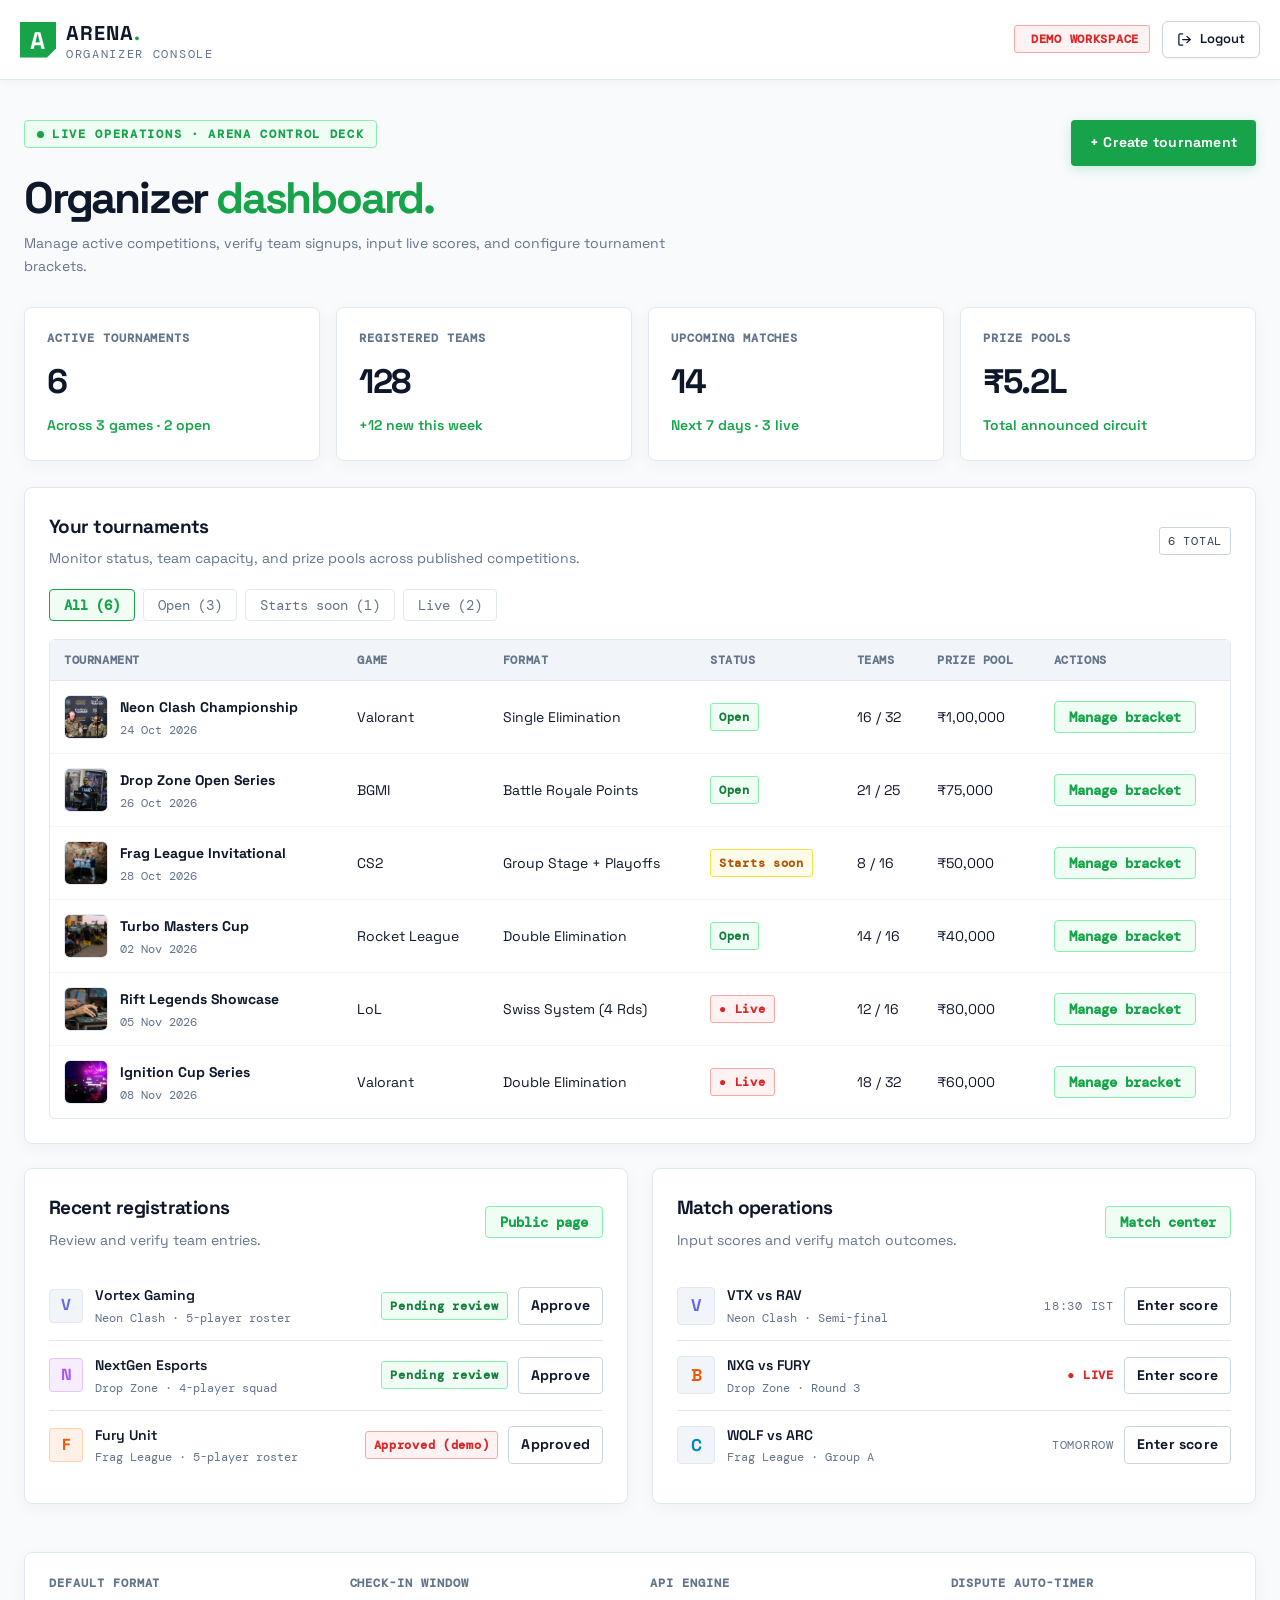
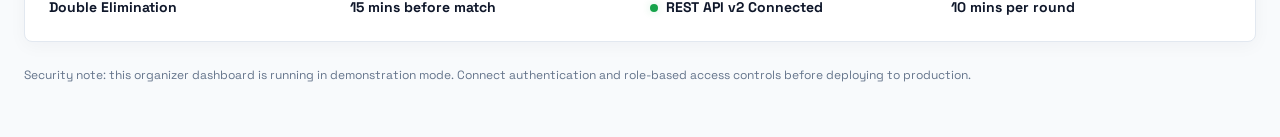
==== commit 574cdac4: "fix2" ====
--- a/admin.html
+++ b/admin.html
@@ -8,7 +8,55 @@
     <link rel="stylesheet" href="assets/style.css">
     <link rel="icon" type="image/svg+xml" href="assets/favicon.svg">
     <link rel="alternate icon" href="assets/favicon.svg">
-    <meta name="theme-color" content="#ffffff">
+    <style>
+        .site-header {
+            position: fixed;
+            top: 0;
+            left: 0;
+            right: 0;
+            width: 100%;
+            z-index: 1000;
+        }
+        body {
+            padding-top: 80px;
+        }
+        @media (max-width: 820px) {
+            body {
+                padding-top: 68px;
+            }
+        }
+        @media (max-width: 600px) {
+            body {
+                padding-top: 62px;
+            }
+        }
+        .admin-table-wrap {
+            overflow-x: auto;
+            -webkit-overflow-scrolling: touch;
+            scrollbar-width: thin;
+            width: 100%;
+            border: 1px solid var(--line);
+            border-radius: 6px;
+        }
+        .admin-table-wrap::-webkit-scrollbar {
+            height: 6px;
+        }
+        .admin-table-wrap::-webkit-scrollbar-track {
+            background: var(--panel2);
+            border-radius: 3px;
+        }
+        .admin-table-wrap::-webkit-scrollbar-thumb {
+            background: var(--line-strong);
+            border-radius: 3px;
+        }
+        .admin-table-wrap::-webkit-scrollbar-thumb:hover {
+            background: var(--lime);
+        }
+        .admin-table-wrap table {
+            min-width: 780px;
+            width: 100%;
+        }
+    </style>
 </head>
 
 <body>
@@ -30,17 +78,6 @@
             </a>
         </div>
     </header>
-
-    <!-- DASHBOARD SUB-TOOLBAR FOR QUICK SECTION JUMPING -->
-    <div class="admin-subnav">
-        <div class="admin-subnav-items">
-            <a href="#events" class="admin-subnav-link active">Tournaments <span class="subnav-badge">6</span></a>
-            <a href="#registrations" class="admin-subnav-link">Recent Signups <span class="subnav-badge">3</span></a>
-            <a href="#fixtures" class="admin-subnav-link">Match Operations</a>
-            <a href="#settings" class="admin-subnav-link">Workspace Settings</a>
-            <a href="tournaments.html" class="admin-subnav-link">Public Circuit View</a>
-        </div>
-    </div>
 
     <!-- MAIN SINGLE-PAGE DASHBOARD CONTENT (NO SIDEBAR) -->
     <main class="admin-shell single-page">
--- a/assets/style.css
+++ b/assets/style.css
@@ -101,19 +101,21 @@
 
 html {
   scroll-behavior: smooth;
-  overflow-x: hidden;
+  scroll-padding-top: 85px;
+  overflow-x: clip;
   max-width: 100vw;
   width: 100%;
 }
 
 body {
   margin: 0;
+  padding-top: 80px;
   background: var(--bg);
   color: var(--text);
   font-family: var(--font);
   line-height: 1.55;
   transition: background-color 0.2s ease, color 0.2s ease;
-  overflow-x: hidden;
+  overflow-x: clip;
   max-width: 100vw;
   width: 100%;
 }
@@ -156,13 +158,16 @@
   gap: 24px;
   border-bottom: 1px solid var(--header-border);
   background: var(--header-bg);
-  position: sticky;
+  position: fixed;
   top: 0;
-  z-index: 50;
+  left: 0;
+  right: 0;
+  width: 100%;
+  z-index: 1000;
   backdrop-filter: blur(16px);
+  -webkit-backdrop-filter: blur(16px);
   box-shadow: 0 2px 10px rgba(15, 23, 42, 0.04);
   transition: background-color 0.2s ease, border-color 0.2s ease;
-  max-width: 100%;
   box-sizing: border-box;
 }
 
@@ -228,6 +233,11 @@
 .nav a.active {
   color: var(--lime);
   font-weight: 600;
+}
+
+/* Hide Tournaments nav item for future usage (handled by header CTA button), keeping CTA buttons visible */
+.nav > a[href="tournaments.html"] {
+  display: none !important;
 }
 
 .header-actions {
@@ -547,6 +557,11 @@
 }
 
 @media (max-width: 820px) {
+  .hero-bracket-head {
+    flex-direction: column;
+    align-items: flex-start;
+    gap: 12px;
+  }
   .bracket-stage-tree {
     grid-template-columns: 1fr;
     gap: 18px;
@@ -643,6 +658,8 @@
   display: flex;
   justify-content: space-between;
   align-items: center;
+  flex-wrap: wrap;
+  gap: 14px;
   margin-bottom: 20px;
   padding-bottom: 12px;
   border-bottom: 1px solid var(--line);
@@ -1865,8 +1882,106 @@
 /* ========================================================
    MATCHES, TEAMS & LEADERBOARDS
    ======================================================== */
+.tab-bar {
+  display: flex;
+  flex-wrap: wrap;
+  gap: 8px;
+  margin-bottom: 24px;
+}
+
+.tab {
+  background: var(--panel);
+  border: 1px solid var(--line);
+  color: var(--muted);
+  font: 13px var(--mono);
+  padding: 8px 16px;
+  cursor: pointer;
+  transition: all 0.2s ease;
+  border-radius: 4px;
+  white-space: nowrap;
+  text-align: center;
+}
+
+.tab:hover {
+  border-color: var(--lime);
+  color: var(--text);
+  background: var(--panel2);
+}
+
+.tab.active {
+  border-color: var(--lime);
+  color: var(--lime);
+  background: var(--lime-subtle);
+  font-weight: 600;
+  box-shadow: 0 2px 8px var(--lime-glow);
+}
+
+@media (max-width: 520px) {
+  .tab-bar {
+    display: grid;
+    grid-template-columns: repeat(2, 1fr);
+    gap: 8px;
+  }
+  .tab {
+    width: 100%;
+    padding: 10px 8px;
+    display: flex;
+    align-items: center;
+    justify-content: center;
+  }
+}
+
 .match-list {
   border-top: 1px solid var(--line);
+  overflow-x: auto;
+  -webkit-overflow-scrolling: touch;
+  scrollbar-width: thin;
+  width: 100%;
+  max-width: 100%;
+}
+
+.match-list::-webkit-scrollbar,
+.admin-table-wrap::-webkit-scrollbar,
+.leaderboard::-webkit-scrollbar,
+.bracket-scroll::-webkit-scrollbar {
+  height: 6px;
+}
+
+.match-list::-webkit-scrollbar-track,
+.admin-table-wrap::-webkit-scrollbar-track,
+.leaderboard::-webkit-scrollbar-track,
+.bracket-scroll::-webkit-scrollbar-track {
+  background: var(--panel2);
+  border-radius: 3px;
+}
+
+.match-list::-webkit-scrollbar-thumb,
+.admin-table-wrap::-webkit-scrollbar-thumb,
+.leaderboard::-webkit-scrollbar-thumb,
+.bracket-scroll::-webkit-scrollbar-thumb {
+  background: var(--line-strong);
+  border-radius: 3px;
+}
+
+.match-list::-webkit-scrollbar-thumb:hover,
+.admin-table-wrap::-webkit-scrollbar-thumb:hover,
+.leaderboard::-webkit-scrollbar-thumb:hover,
+.bracket-scroll::-webkit-scrollbar-thumb:hover {
+  background: var(--lime);
+}
+
+.match-list .match-row {
+  display: grid;
+  grid-template-columns: minmax(220px, 1.4fr) minmax(180px, 1fr) 130px 28px;
+  min-width: 620px;
+  align-items: center;
+  gap: 18px;
+  padding: 19px 15px;
+  border-bottom: 1px solid var(--line);
+  background: transparent;
+  transition: background .2s;
+  color: var(--text);
+  box-sizing: border-box;
 }
 
 .match-row {
@@ -1929,7 +2044,7 @@
 .versus {
   display: flex;
   align-items: center;
-  justify-content: center;
+  justify-content: flex-start;
   gap: 12px;
   font: 14px var(--mono);
   color: var(--text);
@@ -1991,7 +2106,9 @@
 .leaderboard {
   border: 1px solid var(--line);
   border-radius: 6px;
-  overflow: hidden;
+  overflow-x: auto;
+  -webkit-overflow-scrolling: touch;
+  scrollbar-width: thin;
 }
 
 .leader-head,
@@ -2001,6 +2118,8 @@
   align-items: center;
   gap: 20px;
   padding: 16px 20px;
+  min-width: 520px;
+  box-sizing: border-box;
 }
 
 .leader-head {
@@ -2246,10 +2365,10 @@
 }
 
 .team-card-banner {
-  height: 95px;
+  height: 185px;
   margin: 0 -22px 0;
   background-size: cover;
-  background-position: center;
+  background-position: center 20%;
   position: relative;
 }
 
@@ -2257,7 +2376,7 @@
   content: "";
   position: absolute;
   inset: 0;
-  background: linear-gradient(180deg, rgba(15, 23, 42, 0.2) 0%, rgba(15, 23, 42, 0.75) 100%);
+  background: linear-gradient(180deg, rgba(15, 23, 42, 0.05) 0%, rgba(15, 23, 42, 0.4) 100%);
 }
 
 .team-logo {
@@ -2278,7 +2397,7 @@
 .team-card > .pill {
   position: absolute;
   right: 18px;
-  top: 110px;
+  top: 200px;
 }
 
 .team-card h3 {
@@ -2533,6 +2652,8 @@
 /* Bracket View */
 .bracket-scroll {
   overflow-x: auto;
+  -webkit-overflow-scrolling: touch;
+  scrollbar-width: thin;
   padding: 15px 0;
 }
 
@@ -2674,71 +2795,13 @@
   transform: translateY(-1px);
 }
 
-/* Dashboard Sub-Toolbar */
+/* Dashboard Sub-Toolbar (Removed per user request) */
 .admin-subnav {
-  background: var(--panel);
-  border-bottom: 1px solid var(--line);
-  padding: 0 max(24px, calc((100% - 1280px)/2));
-  width: 100%;
-  box-sizing: border-box;
-  overflow-x: auto;
-  -webkit-overflow-scrolling: touch;
-  scrollbar-width: none;
-  -ms-overflow-style: none;
-}
-
-.admin-subnav::-webkit-scrollbar {
-  display: none;
-}
-
-.admin-subnav-items {
-  display: flex;
-  align-items: center;
-  gap: 8px;
-  padding: 10px 0;
-  white-space: nowrap;
-}
-
-.admin-subnav-link {
-  font: 13px var(--mono);
-  color: var(--muted);
-  padding: 6px 14px;
-  border-radius: 6px;
-  border: 1px solid transparent;
-  display: inline-flex;
-  align-items: center;
-  gap: 8px;
-  text-decoration: none;
-  transition: all 0.2s ease;
-}
-
-.admin-subnav-link:hover {
-  color: var(--text);
-  background: var(--panel2);
-}
-
-.admin-subnav-link.active {
-  color: var(--lime);
-  background: var(--lime-subtle);
-  border-color: var(--lime-border);
-  font-weight: 600;
-}
-
-.subnav-badge {
-  font-size: 11px;
-  padding: 1px 6px;
-  border-radius: 10px;
-  background: var(--line);
-  color: var(--muted-dark);
-}
-
-.admin-subnav-link.active .subnav-badge {
-  background: var(--lime);
-  color: #ffffff;
+  display: none !important;
 }
 
 section.admin-panel {
-  scroll-margin-top: 140px;
+  scroll-margin-top: 90px;
 }
 
 .admin-content {
@@ -2892,8 +2955,16 @@
 
 .admin-table-wrap {
   overflow-x: auto;
+  -webkit-overflow-scrolling: touch;
+  scrollbar-width: thin;
   border: 1px solid var(--line);
   border-radius: 6px;
+  width: 100%;
+}
+
+.admin-table-wrap table {
+  min-width: 780px;
+  width: 100%;
 }
 
 table {
@@ -3380,6 +3451,12 @@
 
 /* 3. Mobile & Compact Tablet: <= 820px */
 @media (max-width: 820px) {
+  html {
+    scroll-padding-top: 72px;
+  }
+  body {
+    padding-top: 68px;
+  }
   .wrap {
     width: calc(100% - 32px);
     max-width: 100%;
@@ -3431,7 +3508,7 @@
     position: absolute;
     left: 0;
     right: 0;
-    top: 67px;
+    top: 100%;
     background: var(--panel);
     border-bottom: 1px solid var(--line);
     box-shadow: 0 12px 28px rgba(15, 23, 42, 0.12);
@@ -3444,28 +3521,40 @@
   .nav.nav-open {
     display: flex;
   }
-  .nav a {
+  .nav.nav-open ~ .header-actions,
+  .nav.nav-open ~ .header-actions .btn,
+  body.nav-open .header-actions,
+  body.nav-open .header-actions .btn,
+  .site-header:has(.nav.nav-open) .header-actions,
+  .site-header:has(.nav.nav-open) .header-actions .btn {
+    display: none !important;
+  }
+  .nav > a {
     font-size: 15px;
     padding: 8px 0;
     border-bottom: 1px solid var(--line-light);
     color: var(--text);
   }
-  .nav a:last-of-type {
+  .nav > a:last-of-type {
     border-bottom: none;
   }
   .nav-mobile-cta {
-    display: block;
+    display: block !important;
     width: 100%;
-    padding-top: 10px;
-    margin-top: 4px;
+    padding-top: 12px;
+    margin-top: 6px;
     border-top: 1px solid var(--line);
   }
-  .nav-mobile-cta .btn {
+  .nav-mobile-cta .btn,
+  .nav-mobile-cta a.btn {
+    display: flex !important;
     width: 100%;
     justify-content: center;
+    align-items: center;
     padding: 11px 16px;
     font-size: 14px;
     font-weight: 700;
+    border-bottom: none !important;
   }
   .hero {
     grid-template-columns: 1fr;
@@ -3556,6 +3645,12 @@
 
 /* 4. Small Mobile: <= 600px */
 @media (max-width: 600px) {
+  html {
+    scroll-padding-top: 66px;
+  }
+  body {
+    padding-top: 62px;
+  }
   .wrap {
     width: calc(100% - 24px);
   }
@@ -3687,7 +3782,9 @@
 /* 5. Ultra-compact Mobile: <= 360px */
 @media (max-width: 360px) {
   .header-actions .btn {
-    display: none;
+    display: inline-flex !important;
+    padding: 6px 8px;
+    font-size: 11px;
   }
   .registration-actions,
   .match-row-actions {
